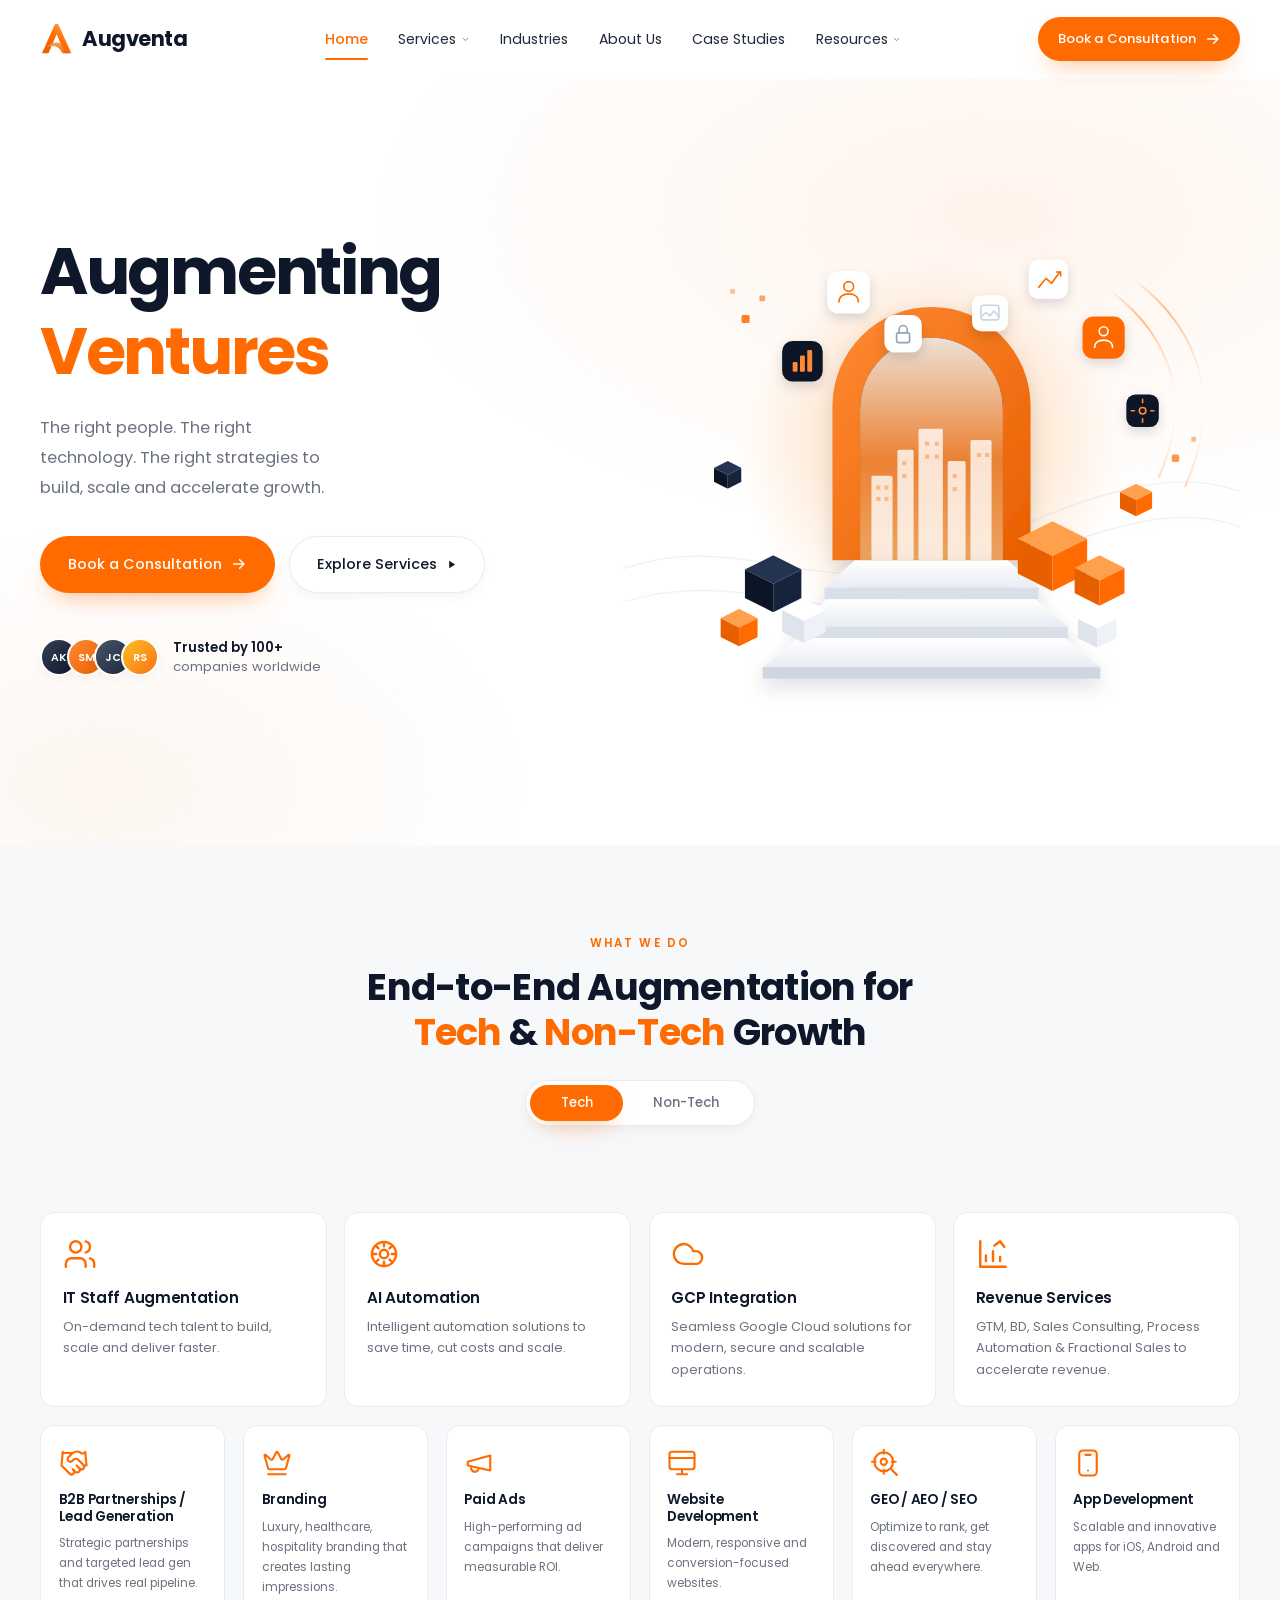
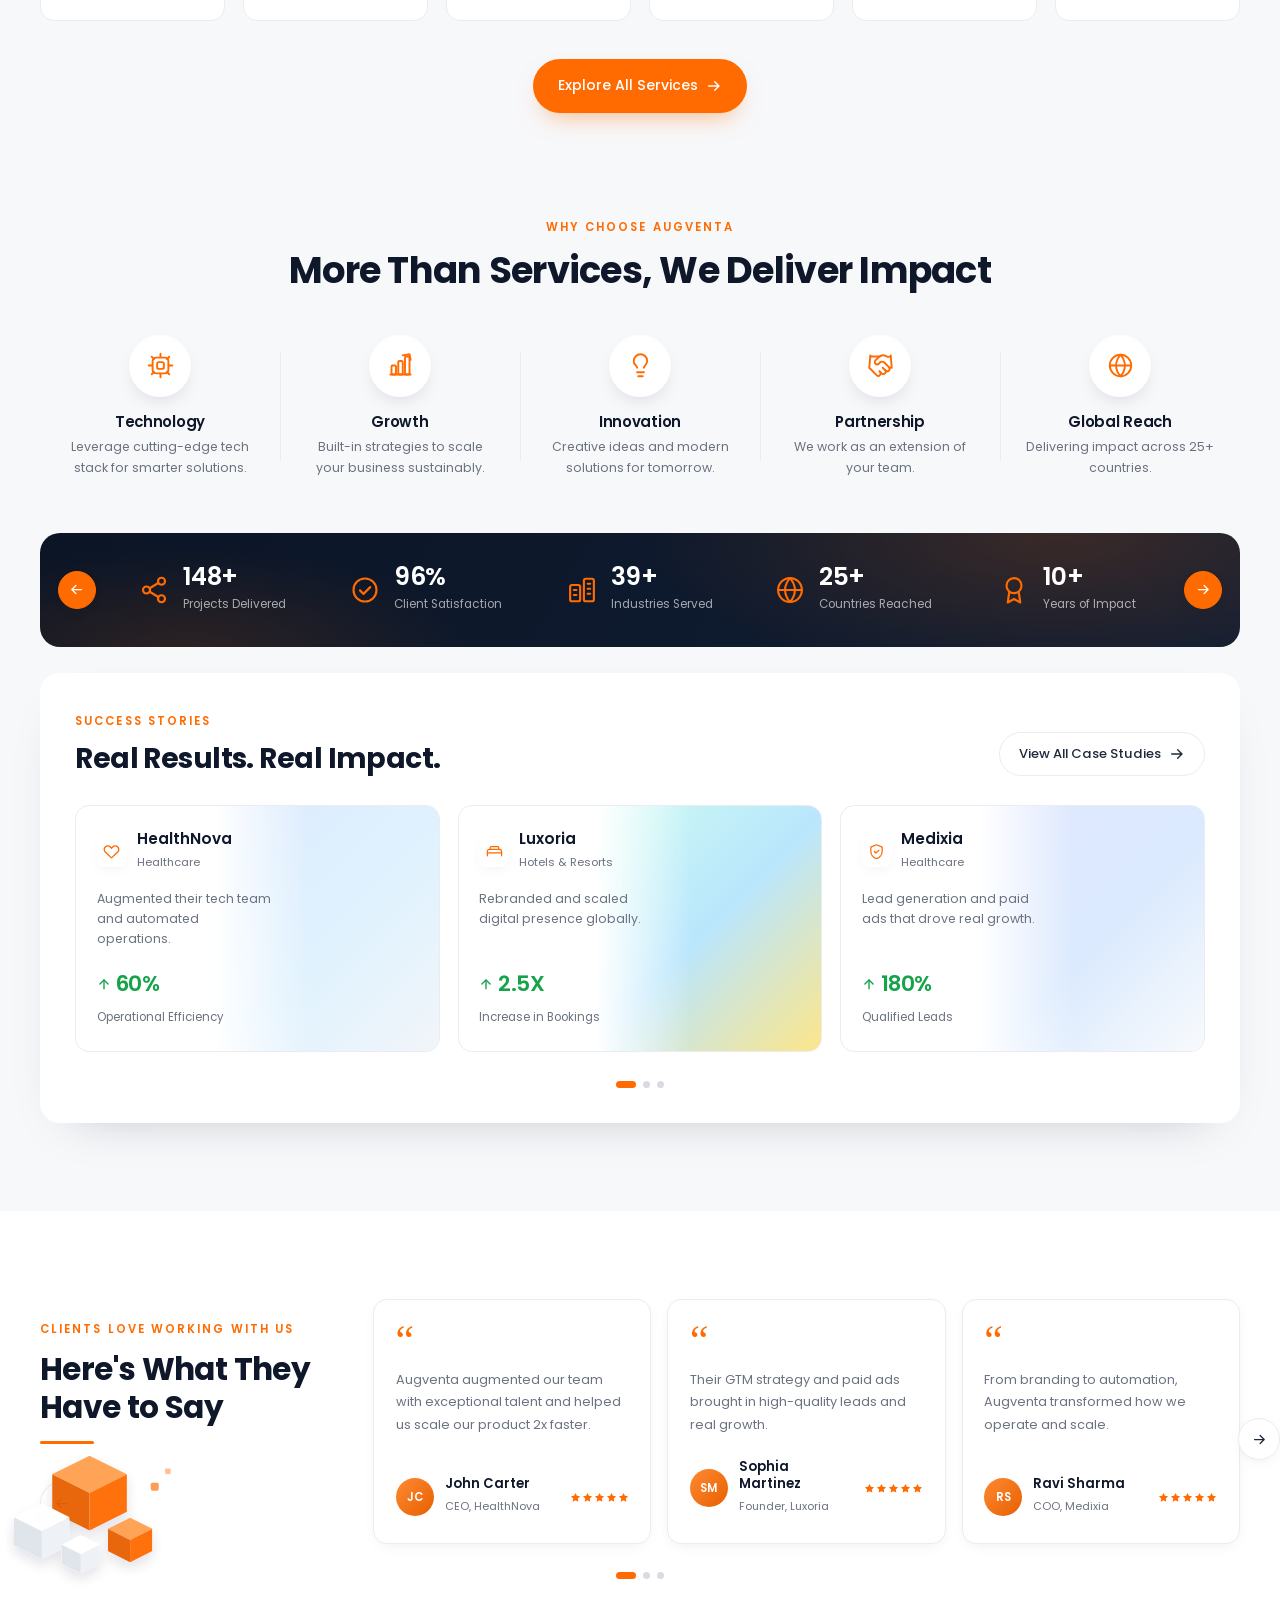
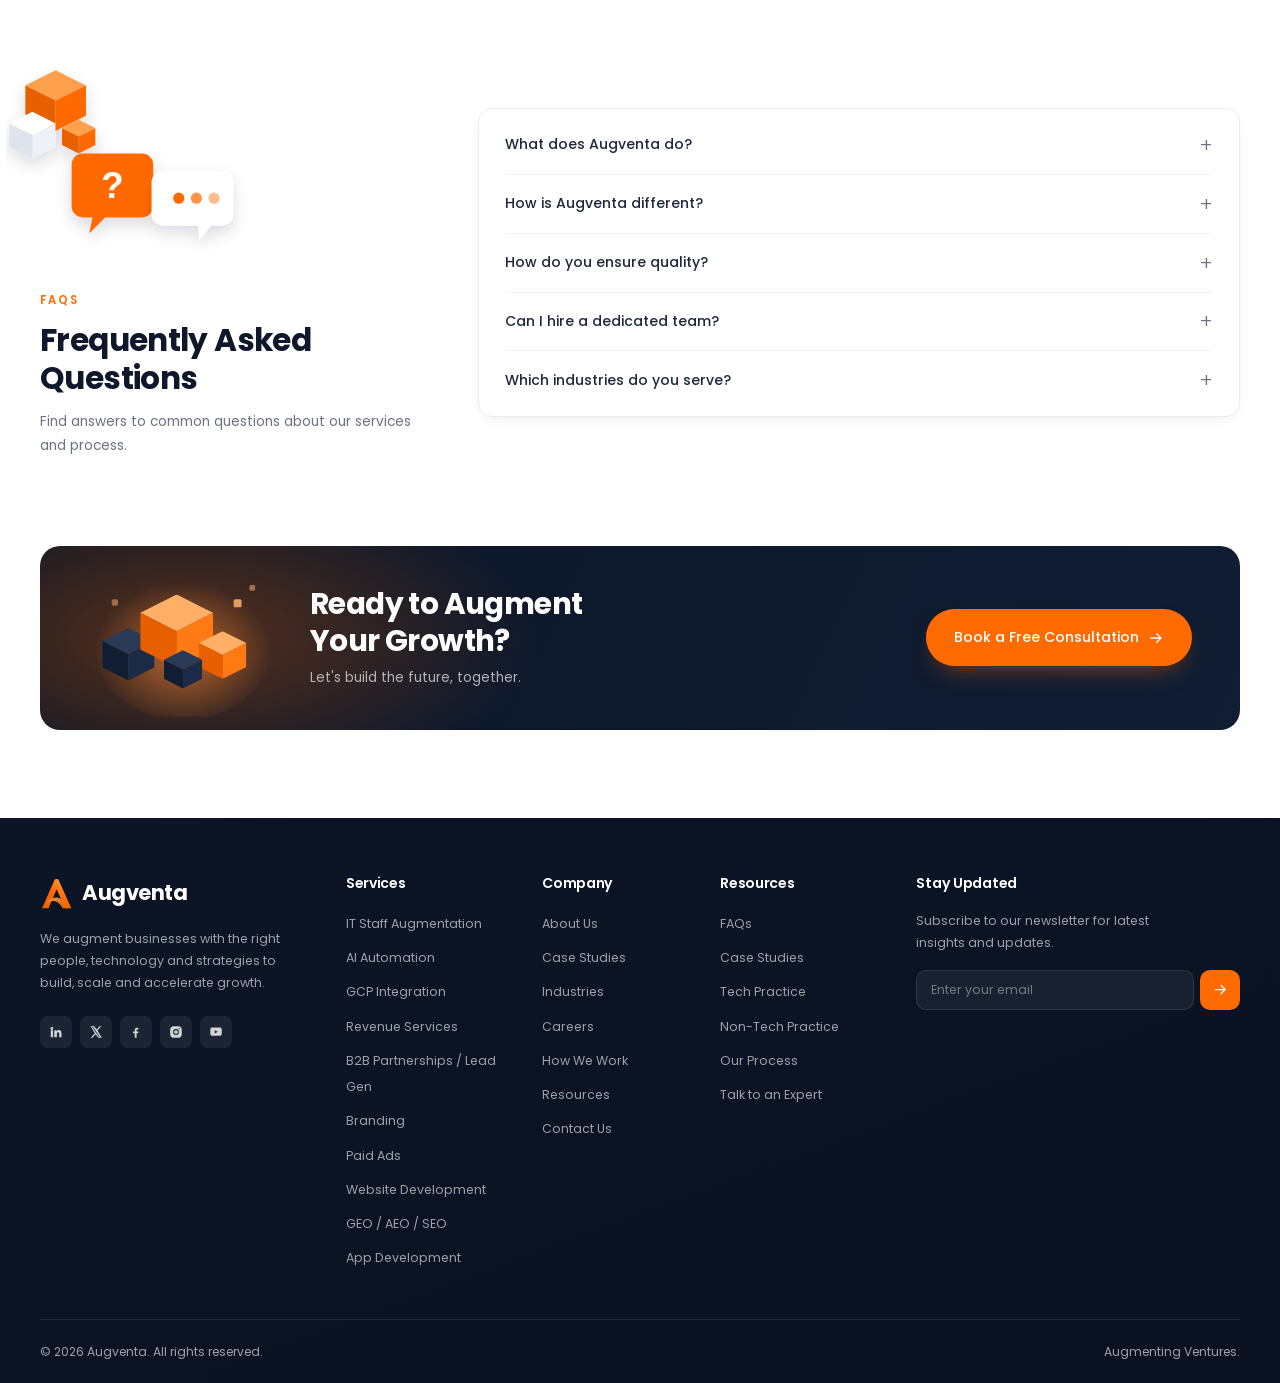
==== index.html @ 27f50be9 "Version the CSS and JS URLs so deploys are not served stale Cloudflare's edge cache kept serving the" ====
<!DOCTYPE html>
<html lang="en">
<head>
<meta charset="UTF-8">
<meta name="viewport" content="width=device-width, initial-scale=1.0">

<!-- ============================================================
     SEO — before going live, find & replace this placeholder domain
     https://augventa.com   →   your real domain
     (it appears in every page, robots.txt and sitemap.xml)
     ============================================================ -->
<title>Augventa | Augmenting Ventures — Tech &amp; Non-Tech Growth Partner</title>
<meta name="description" content="Augventa augments ventures with the right people, technology and strategies. IT staff augmentation, AI automation and GCP on the tech side; partnerships, branding, paid ads, web and app development on the growth side.">
<link rel="canonical" href="https://augventa.com/">
<meta name="robots" content="index, follow, max-image-preview:large, max-snippet:-1, max-video-preview:-1">
<meta name="theme-color" content="#ff6b00">

<!-- Link previews on Facebook, LinkedIn, WhatsApp -->
<meta property="og:type" content="website">
<meta property="og:site_name" content="Augventa">
<meta property="og:locale" content="en_US">
<meta property="og:url" content="https://augventa.com/">
<meta property="og:title" content="Augventa | Augmenting Ventures">
<meta property="og:description" content="The right people. The right technology. The right strategies to build, scale and accelerate growth.">
<meta property="og:image" content="https://augventa.com/assets/og-image.jpg">
<meta property="og:image:width" content="1200">
<meta property="og:image:height" content="630">
<meta property="og:image:alt" content="Augventa — Augmenting Ventures">

<!-- Link previews on X / Twitter -->
<meta name="twitter:card" content="summary_large_image">
<meta name="twitter:title" content="Augventa | Augmenting Ventures">
<meta name="twitter:description" content="The right people. The right technology. The right strategies to build, scale and accelerate growth.">
<meta name="twitter:image" content="https://augventa.com/assets/og-image.jpg">

<link rel="icon" href="assets/favicon.svg" type="image/svg+xml">
<link rel="apple-touch-icon" href="assets/favicon.svg">

<link rel="preconnect" href="https://fonts.googleapis.com">
<link rel="preconnect" href="https://fonts.gstatic.com" crossorigin>
<link href="https://fonts.googleapis.com/css2?family=Poppins:wght@300;400;500;600;700&display=swap" rel="stylesheet">
<link rel="stylesheet" href="assets/style.css?v=20260831">

<!-- Structured data: tells Google this is a real business, with real
     contact details, so it can build a knowledge panel for your name. -->
<script type="application/ld+json">
{
  "@context": "https://schema.org",
  "@graph": [
    {
      "@type": "ProfessionalService",
      "@id": "https://augventa.com/#organization",
      "name": "Augventa",
      "alternateName": "Augventa Technology & Growth Partner",
      "slogan": "Augmenting Ventures",
      "description": "Augventa augments ventures with engineering talent, AI automation and cloud integration on the technology side, and partnerships, branding, paid media, web and app development on the growth side.",
      "url": "https://augventa.com/",
      "logo": "https://augventa.com/assets/logo.svg",
      "image": "https://augventa.com/assets/og-image.jpg",
      "email": "sidrah@augventa.com",
      "telephone": "+923324322045",
      "priceRange": "$$",
      "foundingDate": "2021",
      "address": {
        "@type": "PostalAddress",
        "streetAddress": "Office 4, 2nd Floor, Al-Hafeez Executive, Gulberg III",
        "addressLocality": "Lahore",
        "addressRegion": "Punjab",
        "postalCode": "54660",
        "addressCountry": "PK"
      },
      "areaServed": [
        { "@type": "Country", "name": "Pakistan" },
        { "@type": "Place", "name": "Worldwide (remote)" }
      ],
      "openingHoursSpecification": [{
        "@type": "OpeningHoursSpecification",
        "dayOfWeek": ["Monday","Tuesday","Wednesday","Thursday","Friday"],
        "opens": "10:00",
        "closes": "19:00"
      }],
      "sameAs": [
        "https://www.linkedin.com/company/YOUR-PAGE",
        "https://www.facebook.com/YOUR-PAGE",
        "https://www.instagram.com/YOUR-PAGE",
        "https://x.com/YOUR-PAGE",
        "https://www.youtube.com/@YOUR-CHANNEL"
      ],
      "hasOfferCatalog": {
        "@type": "OfferCatalog",
        "name": "Augventa services",
        "itemListElement": [
          { "@type": "Offer", "itemOffered": { "@type": "Service", "name": "IT Staff Augmentation", "url": "https://augventa.com/tech.html#staff-augmentation" } },
          { "@type": "Offer", "itemOffered": { "@type": "Service", "name": "AI Automation", "url": "https://augventa.com/tech.html#ai-automation" } },
          { "@type": "Offer", "itemOffered": { "@type": "Service", "name": "GCP Integration", "url": "https://augventa.com/tech.html#gcp" } },
          { "@type": "Offer", "itemOffered": { "@type": "Service", "name": "Revenue Services", "url": "https://augventa.com/tech.html#revenue" } },
          { "@type": "Offer", "itemOffered": { "@type": "Service", "name": "B2B Partnerships & Lead Generation", "url": "https://augventa.com/non-tech.html#partnerships" } },
          { "@type": "Offer", "itemOffered": { "@type": "Service", "name": "Branding", "url": "https://augventa.com/non-tech.html#branding" } },
          { "@type": "Offer", "itemOffered": { "@type": "Service", "name": "Paid Advertising", "url": "https://augventa.com/non-tech.html#paid-ads" } },
          { "@type": "Offer", "itemOffered": { "@type": "Service", "name": "Website Development", "url": "https://augventa.com/non-tech.html#web" } },
          { "@type": "Offer", "itemOffered": { "@type": "Service", "name": "GEO, AEO & SEO", "url": "https://augventa.com/non-tech.html#geo-seo" } },
          { "@type": "Offer", "itemOffered": { "@type": "Service", "name": "App Development", "url": "https://augventa.com/non-tech.html#app" } }
        ]
      }
    },
    {
      "@type": "WebSite",
      "@id": "https://augventa.com/#website",
      "url": "https://augventa.com/",
      "name": "Augventa",
      "inLanguage": "en",
      "publisher": { "@id": "https://augventa.com/#organization" }
    },
    {
      "@type": "FAQPage",
      "@id": "https://augventa.com/#faq",
      "mainEntity": [
        { "@type": "Question", "name": "What does Augventa do?", "acceptedAnswer": { "@type": "Answer", "text": "Augventa augments growing companies in two directions. Our tech practice adds engineers, AI automation and Google Cloud capability directly into your team. Our non-tech practice builds the partnerships, brand, campaigns, websites and apps that bring customers in. You can engage either side on its own, or both together." } },
        { "@type": "Question", "name": "How is Augventa different?", "acceptedAnswer": { "@type": "Answer", "text": "We augment rather than outsource. Our people work inside your tools, stand-ups and channels, and everything we build — code, cloud accounts, ad accounts, brand files — stays in your name. You also get one accountable point of contact across both practices instead of handoffs between siloed departments." } },
        { "@type": "Question", "name": "How do you ensure quality?", "acceptedAnswer": { "@type": "Answer", "text": "Every engineer goes through a four-stage vetting process — screen, technical assessment, live pressure-test and your own final interview. Delivery is reviewed fortnightly against the success measures agreed at scoping, and every placement carries a two-week replacement window at no cost." } },
        { "@type": "Question", "name": "Can I hire a dedicated team?", "acceptedAnswer": { "@type": "Answer", "text": "Yes. Engagements run from a single embedded specialist to a full cross-functional squad with its own delivery lead. Teams flex up or down as your roadmap changes, and you keep the same people rather than a rotating bench." } },
        { "@type": "Question", "name": "Which industries do you serve?", "acceptedAnswer": { "@type": "Answer", "text": "We work across 40+ industries, with the deepest track record in healthcare, hospitality and luxury, SaaS and fintech, logistics, and professional services. Clients span 25+ countries and we work remote-first across time zones." } }
      ]
    },
    {
      "@type": "WebPage",
      "@id": "https://augventa.com/#webpage",
      "url": "https://augventa.com/",
      "name": "Augventa | Augmenting Ventures",
      "isPartOf": { "@id": "https://augventa.com/#website" },
      "about": { "@id": "https://augventa.com/#organization" }
    }
  ]
}
</script>
</head>
<body>

<!-- ============================================================
     ICON SPRITE — every icon on the site lives here once and is
     referenced with <svg><use href="#i-name"></use></svg>.
     The same block is repeated on each page so the icons also work
     when the site is opened straight from disk (file://).
     ============================================================ -->
<svg width="0" height="0" style="position:absolute" aria-hidden="true" focusable="false">
  <defs>
    <g id="i-staff" fill="none" stroke="currentColor" stroke-width="1.7" stroke-linecap="round" stroke-linejoin="round">
      <path d="M16 21v-2a4 4 0 0 0-4-4H6a4 4 0 0 0-4 4v2"/><circle cx="9" cy="7" r="4"/>
      <path d="M22 21v-2a4 4 0 0 0-3-3.87"/><path d="M16 3.13a4 4 0 0 1 0 7.75"/>
    </g>
    <g id="i-ai" fill="none" stroke="currentColor" stroke-width="1.7" stroke-linecap="round" stroke-linejoin="round">
      <circle cx="12" cy="12" r="8.5"/><circle cx="12" cy="12" r="3"/>
      <path d="M12 3.5v3M12 17.5v3M3.5 12h3M17.5 12h3M6 6l2.1 2.1M15.9 15.9 18 18M18 6l-2.1 2.1M8.1 15.9 6 18"/>
    </g>
    <g id="i-cloud" fill="none" stroke="currentColor" stroke-width="1.7" stroke-linecap="round" stroke-linejoin="round">
      <path d="M17.5 19H9a7 7 0 1 1 6.71-9h1.79a4.5 4.5 0 1 1 0 9Z"/>
    </g>
    <g id="i-revenue" fill="none" stroke="currentColor" stroke-width="1.7" stroke-linecap="round" stroke-linejoin="round">
      <path d="M3 3v18h18"/><path d="M7 17v-4M12 17v-7M17 17v-3"/><path d="m13 6 4-3 3 4"/>
    </g>
    <g id="i-partners" fill="none" stroke="currentColor" stroke-width="1.7" stroke-linecap="round" stroke-linejoin="round">
      <path d="m11 17 2 2a1 1 0 1 0 3-3"/>
      <path d="m14 14 2.5 2.5a1 1 0 1 0 3-3l-3.9-3.9a3 3 0 0 0-4.24 0l-.86.86a1 1 0 1 1-3-3l2.8-2.8a5.8 5.8 0 0 1 7.06-.87l.47.28a2 2 0 0 0 1.42.25L21 4"/>
      <path d="m21 3 1 11h-2"/><path d="M3 3 2 14l6.5 6.5a1 1 0 1 0 3-3"/><path d="M3 4h8"/>
    </g>
    <g id="i-brand" fill="none" stroke="currentColor" stroke-width="1.7" stroke-linecap="round" stroke-linejoin="round">
      <path d="M11.56 3.27a.5.5 0 0 1 .88 0l2.95 5.6a1 1 0 0 0 1.51.3l4.28-3.67a.5.5 0 0 1 .8.52l-2.84 10.25a1 1 0 0 1-.95.73H5.81a1 1 0 0 1-.96-.73L2.02 6.02a.5.5 0 0 1 .8-.52l4.27 3.66a1 1 0 0 0 1.52-.29z"/>
      <path d="M5 21h14"/>
    </g>
    <g id="i-ads" fill="none" stroke="currentColor" stroke-width="1.7" stroke-linecap="round" stroke-linejoin="round">
      <path d="m3 11 18-5v12L3 14v-3z"/><path d="M11.6 16.8a3 3 0 1 1-5.8-1.6"/>
    </g>
    <g id="i-web" fill="none" stroke="currentColor" stroke-width="1.7" stroke-linecap="round" stroke-linejoin="round">
      <rect x="2" y="3" width="20" height="14" rx="2"/><path d="M8 21h8M12 17v4"/><path d="M2 8h20"/>
    </g>
    <g id="i-seo" fill="none" stroke="currentColor" stroke-width="1.7" stroke-linecap="round" stroke-linejoin="round">
      <circle cx="11" cy="11" r="7.5"/><circle cx="11" cy="11" r="2.5"/>
      <path d="M11 1.5v3M11 17.5v3M1.5 11h3M17.5 11h3"/><path d="m17 17 4.5 4.5"/>
    </g>
    <g id="i-app" fill="none" stroke="currentColor" stroke-width="1.7" stroke-linecap="round" stroke-linejoin="round">
      <rect x="5" y="2" width="14" height="20" rx="3"/><path d="M10 5.5h4"/><path d="M12 18h.01"/>
    </g>

    <g id="i-tech" fill="none" stroke="currentColor" stroke-width="1.7" stroke-linecap="round" stroke-linejoin="round">
      <rect x="5" y="5" width="14" height="14" rx="3"/><rect x="9" y="9" width="6" height="6" rx="1.5"/>
      <path d="M12 1.5v3M12 19.5v3M1.5 12h3M19.5 12h3M4.2 4.2l2.1 2.1M17.7 17.7l2.1 2.1M19.8 4.2l-2.1 2.1M6.3 17.7l-2.1 2.1"/>
    </g>
    <g id="i-growth" fill="none" stroke="currentColor" stroke-width="1.7" stroke-linecap="round" stroke-linejoin="round">
      <path d="M3 20h18"/><rect x="4" y="12" width="4" height="8" rx="1"/><rect x="10" y="8" width="4" height="12" rx="1"/><rect x="16" y="4" width="4" height="16" rx="1"/>
      <path d="m14 3 6-1 1 5"/>
    </g>
    <g id="i-idea" fill="none" stroke="currentColor" stroke-width="1.7" stroke-linecap="round" stroke-linejoin="round">
      <path d="M15 14c.2-1 .7-1.7 1.5-2.5A5.9 5.9 0 0 0 18 8 6 6 0 0 0 6 8c0 1.3.5 2.6 1.5 3.5.8.8 1.3 1.5 1.5 2.5"/>
      <path d="M9 18h6M10 21.5h4"/>
    </g>
    <g id="i-globe" fill="none" stroke="currentColor" stroke-width="1.7" stroke-linecap="round" stroke-linejoin="round">
      <circle cx="12" cy="12" r="9.5"/><path d="M2.5 12h19"/>
      <path d="M12 2.5a15 15 0 0 1 4 9.5 15 15 0 0 1-4 9.5 15 15 0 0 1-4-9.5 15 15 0 0 1 4-9.5z"/>
    </g>
    <g id="i-network" fill="none" stroke="currentColor" stroke-width="1.7" stroke-linecap="round" stroke-linejoin="round">
      <circle cx="18" cy="5" r="2.8"/><circle cx="6" cy="12" r="2.8"/><circle cx="18" cy="19" r="2.8"/>
      <path d="m8.6 10.6 6.8-4.2M8.6 13.4l6.8 4.2"/>
    </g>
    <g id="i-check-circle" fill="none" stroke="currentColor" stroke-width="1.7" stroke-linecap="round" stroke-linejoin="round">
      <circle cx="12" cy="12" r="9.2"/><path d="m8 12.3 2.8 2.8L16.2 9.7"/>
    </g>
    <g id="i-building" fill="none" stroke="currentColor" stroke-width="1.7" stroke-linecap="round" stroke-linejoin="round">
      <rect x="2.5" y="8" width="8" height="13" rx="1.5"/><rect x="13.5" y="3" width="8" height="18" rx="1.5"/>
      <path d="M5.5 12h2M5.5 16h2M16.5 7h2M16.5 11h2M16.5 15h2"/>
    </g>
    <g id="i-award" fill="none" stroke="currentColor" stroke-width="1.7" stroke-linecap="round" stroke-linejoin="round">
      <circle cx="12" cy="8.5" r="6"/><path d="M8.2 13.6 7 22l5-2.8 5 2.8-1.2-8.4"/>
    </g>

    <g id="i-arrow-right" fill="none" stroke="currentColor" stroke-width="2" stroke-linecap="round" stroke-linejoin="round">
      <path d="M4 12h15M13 5.5 19.5 12 13 18.5"/>
    </g>
    <g id="i-arrow-left" fill="none" stroke="currentColor" stroke-width="2" stroke-linecap="round" stroke-linejoin="round">
      <path d="M20 12H5M11 5.5 4.5 12 11 18.5"/>
    </g>
    <g id="i-chevron-down" fill="none" stroke="currentColor" stroke-width="2.2" stroke-linecap="round" stroke-linejoin="round">
      <path d="m6 9 6 6 6-6"/>
    </g>
    <polygon id="i-play" points="7 4 20 12 7 20" fill="currentColor"/>
    <path id="i-star" fill="currentColor" d="m12 2 3.09 6.26L22 9.27l-5 4.87 1.18 6.88L12 17.77l-6.18 3.25L7 14.14 2 9.27l6.91-1.01z"/>
    <g id="i-trend-up" fill="none" stroke="currentColor" stroke-width="2.4" stroke-linecap="round" stroke-linejoin="round">
      <path d="M12 20V5"/><path d="m5 12 7-7 7 7"/>
    </g>
    <g id="i-mail" fill="none" stroke="currentColor" stroke-width="1.8" stroke-linecap="round" stroke-linejoin="round">
      <rect x="2" y="4" width="20" height="16" rx="2.5"/><path d="m2.5 7 9.5 6 9.5-6"/>
    </g>
    <g id="i-phone" fill="none" stroke="currentColor" stroke-width="1.8" stroke-linecap="round" stroke-linejoin="round">
      <path d="M22 16.9v3a2 2 0 0 1-2.2 2 19.8 19.8 0 0 1-8.6-3.1 19.5 19.5 0 0 1-6-6A19.8 19.8 0 0 1 2.1 4.2 2 2 0 0 1 4.1 2h3a2 2 0 0 1 2 1.7c.1 1 .4 1.9.7 2.8a2 2 0 0 1-.5 2.1L8.1 9.9a16 16 0 0 0 6 6l1.3-1.2a2 2 0 0 1 2.1-.5c.9.3 1.8.6 2.8.7a2 2 0 0 1 1.7 2z"/>
    </g>
    <g id="i-pin" fill="none" stroke="currentColor" stroke-width="1.8" stroke-linecap="round" stroke-linejoin="round">
      <path d="M20 10.5c0 6-8 11.5-8 11.5S4 16.5 4 10.5a8 8 0 0 1 16 0z"/><circle cx="12" cy="10.5" r="3"/>
    </g>
    <g id="i-clock" fill="none" stroke="currentColor" stroke-width="1.8" stroke-linecap="round" stroke-linejoin="round">
      <circle cx="12" cy="12" r="9.2"/><path d="M12 6.8V12l3.4 2"/>
    </g>
    <g id="i-heart" fill="none" stroke="currentColor" stroke-width="1.9" stroke-linecap="round" stroke-linejoin="round">
      <path d="M20.8 5.6a5 5 0 0 0-7.1 0L12 7.3l-1.7-1.7a5 5 0 1 0-7.1 7.1L12 21l8.8-8.3a5 5 0 0 0 0-7.1z"/>
    </g>
    <g id="i-bed" fill="none" stroke="currentColor" stroke-width="1.8" stroke-linecap="round" stroke-linejoin="round">
      <path d="M2 18v-6.5A2.5 2.5 0 0 1 4.5 9H19a3 3 0 0 1 3 3v6"/><path d="M2 14h20M6 9V6.5A1.5 1.5 0 0 1 7.5 5h9A1.5 1.5 0 0 1 18 6.5V9"/>
    </g>
    <g id="i-shield" fill="none" stroke="currentColor" stroke-width="1.8" stroke-linecap="round" stroke-linejoin="round">
      <path d="M12 2.5 4 5.8v5.6c0 4.9 3.4 9.4 8 10.6 4.6-1.2 8-5.7 8-10.6V5.8z"/><path d="m9 12 2.2 2.2L15.5 10"/>
    </g>

    <path id="i-linkedin" fill="currentColor" d="M4.98 3.5a2.5 2.5 0 1 1 0 5 2.5 2.5 0 0 1 0-5zM3 9h4v12H3zM9 9h3.8v1.7h.05c.53-1 1.83-2.05 3.77-2.05 4.03 0 4.78 2.65 4.78 6.1V21h-4v-5.4c0-1.3-.02-2.96-1.8-2.96-1.8 0-2.08 1.4-2.08 2.86V21H9z"/>
    <path id="i-x" fill="currentColor" d="M18.2 2H21l-6.5 7.4L22 22h-6l-4.7-6.1L5.9 22H3l7-8-7.3-12h6.2l4.2 5.6zM17 20h1.6L7.1 4H5.4z"/>
    <path id="i-facebook" fill="currentColor" d="M13 22v-8h2.7l.4-3H13V9.1c0-.9.25-1.5 1.5-1.5H16V4.9c-.3 0-1.2-.1-2.3-.1-2.3 0-3.9 1.4-3.9 4v2.2H7v3h2.8v8z"/>
    <path id="i-instagram" fill="currentColor" d="M12 2c2.7 0 3 0 4.1.06 1.1.05 1.8.22 2.4.47.7.26 1.2.6 1.8 1.15.55.55.9 1.1 1.15 1.8.25.6.42 1.3.47 2.4C22 9 22 9.3 22 12s0 3-.06 4.1c-.05 1.1-.22 1.8-.47 2.4a4.9 4.9 0 0 1-1.15 1.8c-.55.55-1.1.9-1.8 1.15-.6.25-1.3.42-2.4.47-1.1.06-1.4.06-4.1.06s-3 0-4.1-.06c-1.1-.05-1.8-.22-2.4-.47a4.9 4.9 0 0 1-1.8-1.15 4.9 4.9 0 0 1-1.15-1.8c-.25-.6-.42-1.3-.47-2.4C2 15 2 14.7 2 12s0-3 .06-4.1c.05-1.1.22-1.8.47-2.4.26-.7.6-1.2 1.15-1.8A4.9 4.9 0 0 1 5.5 2.53c.6-.25 1.3-.42 2.4-.47C9 2 9.3 2 12 2zm0 5a5 5 0 1 0 0 10 5 5 0 0 0 0-10zm0 8.2a3.2 3.2 0 1 1 0-6.4 3.2 3.2 0 0 1 0 6.4zM17.8 5a1.2 1.2 0 1 0 0 2.4 1.2 1.2 0 0 0 0-2.4z"/>
    <path id="i-youtube" fill="currentColor" d="M21.6 7.2s-.2-1.4-.8-2c-.75-.8-1.6-.8-2-.85C16 4.2 12 4.2 12 4.2s-4 0-6.8.2c-.4.05-1.25.05-2 .85-.6.6-.8 2-.8 2S2.2 8.8 2.2 10.5v1.6c0 1.6.2 3.3.2 3.3s.2 1.4.8 2c.75.8 1.75.77 2.2.86 1.6.15 6.8.2 6.8.2s4 0 6.8-.21c.4-.05 1.25-.05 2-.85.6-.6.8-2 .8-2s.2-1.6.2-3.3v-1.6c0-1.6-.2-3.3-.2-3.3zM9.9 14.6V8.9l5.2 2.86z"/>
  </defs>
</svg>

<!-- ================= HEADER ================= -->
<header class="header" id="siteHeader">
  <div class="wrap nav">
    <a href="index.html" class="logo"><img src="assets/logo.svg" alt="" class="logo-mark" width="34" height="34"> Augventa</a>

    <ul class="nav-links" id="navLinks">
      <li><a href="index.html" class="on">Home</a></li>
      <li class="has-drop">
        <a href="#services">Services <svg class="caret" viewBox="0 0 24 24"><use href="#i-chevron-down"/></svg></a>
        <div class="drop wide">
          <div>
            <div class="grp">Tech</div>
            <a href="tech.html#staff-augmentation">IT Staff Augmentation</a>
            <a href="tech.html#ai-automation">AI Automation</a>
            <a href="tech.html#gcp">GCP Integration</a>
            <a href="tech.html#revenue">Revenue Services</a>
          </div>
          <div>
            <div class="grp">Non-Tech</div>
            <a href="non-tech.html#partnerships">B2B Partnerships / Lead Gen</a>
            <a href="non-tech.html#branding">Branding</a>
            <a href="non-tech.html#paid-ads">Paid Ads</a>
            <a href="non-tech.html#web">Website Development</a>
            <a href="non-tech.html#geo-seo">GEO / AEO / SEO</a>
            <a href="non-tech.html#app">App Development</a>
          </div>
        </div>
      </li>
      <li><a href="about.html#industries">Industries</a></li>
      <li><a href="about.html">About Us</a></li>
      <li><a href="index.html#case-studies">Case Studies</a></li>
      <li class="has-drop">
        <a href="#faqs">Resources <svg class="caret" viewBox="0 0 24 24"><use href="#i-chevron-down"/></svg></a>
        <div class="drop">
          <a href="index.html#faqs">FAQs</a>
          <a href="index.html#case-studies">Case Studies</a>
          <a href="about.html#process">How We Work</a>
          <a href="contact.html">Talk to an Expert</a>
        </div>
      </li>
    </ul>

    <div class="nav-right">
      <a href="contact.html" class="btn btn-primary btn-sm">Book a Consultation <svg class="ico" viewBox="0 0 24 24"><use href="#i-arrow-right"/></svg></a>
      <button class="burger" id="burger" aria-label="Toggle menu" aria-expanded="false" aria-controls="navLinks">
        <span></span><span></span><span></span>
      </button>
    </div>
  </div>
</header>

<!-- ================= HERO ================= -->
<section class="hero">
  <div class="wrap hero-grid">
    <div>
      <h1>Augmenting<span class="orange">Ventures</span></h1>
      <p class="hero-sub">
        The right people. The right technology. The right strategies to build, scale
        and accelerate growth.
      </p>
      <div class="hero-actions">
        <a href="contact.html" class="btn btn-primary">Book a Consultation <svg class="ico" viewBox="0 0 24 24"><use href="#i-arrow-right"/></svg></a>
        <a href="#services" class="btn btn-white">Explore Services <svg class="ico" viewBox="0 0 24 24" style="width:11px;height:11px"><use href="#i-play"/></svg></a>
      </div>

      <div class="hero-trust">
        <div class="avatar-stack" aria-hidden="true">
          <span>AK</span><span>SM</span><span>JC</span><span>RS</span>
        </div>
        <p><b>Trusted by 100+</b>companies worldwide</p>
      </div>
    </div>

    <div class="hero-art">
      <img src="assets/hero.svg" alt="Illustration of an illuminated gateway with floating data cubes and dashboard cards" width="760" height="640">
    </div>
  </div>
</section>

<!-- ================= WHAT WE DO ================= -->
<section class="sec sec-gray" id="services">
  <div class="wrap">
    <div class="sec-head reveal">
      <span class="eyebrow">What we do</span>
      <h2>End-to-End Augmentation for<br><span class="orange">Tech</span> &amp; <span class="orange">Non-Tech</span> Growth</h2>
      <div class="toggle" role="tablist" aria-label="Service track">
        <button type="button" class="on" role="tab" aria-selected="true"  data-track="tech">Tech</button>
        <button type="button"           role="tab" aria-selected="false" data-track="nontech">Non-Tech</button>
      </div>
    </div>

    <!-- Tech services -->
    <div class="svc-grid g4 reveal" id="trackTech">
      <article class="svc-card">
        <div class="svc-ico"><svg viewBox="0 0 24 24"><use href="#i-staff"/></svg></div>
        <h3>IT Staff Augmentation</h3>
        <p>On-demand tech talent to build, scale and deliver faster.</p>
      </article>
      <article class="svc-card">
        <div class="svc-ico"><svg viewBox="0 0 24 24"><use href="#i-ai"/></svg></div>
        <h3>AI Automation</h3>
        <p>Intelligent automation solutions to save time, cut costs and scale.</p>
      </article>
      <article class="svc-card">
        <div class="svc-ico"><svg viewBox="0 0 24 24"><use href="#i-cloud"/></svg></div>
        <h3>GCP Integration</h3>
        <p>Seamless Google Cloud solutions for modern, secure and scalable operations.</p>
      </article>
      <article class="svc-card">
        <div class="svc-ico"><svg viewBox="0 0 24 24"><use href="#i-revenue"/></svg></div>
        <h3>Revenue Services</h3>
        <p>GTM, BD, Sales Consulting, Process Automation &amp; Fractional Sales to accelerate revenue.</p>
      </article>
    </div>

    <!-- Non-tech services -->
    <div class="svc-grid g6 reveal" id="trackNonTech">
      <article class="svc-card">
        <div class="svc-ico"><svg viewBox="0 0 24 24"><use href="#i-partners"/></svg></div>
        <h3>B2B Partnerships / Lead Generation</h3>
        <p>Strategic partnerships and targeted lead gen that drives real pipeline.</p>
      </article>
      <article class="svc-card">
        <div class="svc-ico"><svg viewBox="0 0 24 24"><use href="#i-brand"/></svg></div>
        <h3>Branding</h3>
        <p>Luxury, healthcare, hospitality branding that creates lasting impressions.</p>
      </article>
      <article class="svc-card">
        <div class="svc-ico"><svg viewBox="0 0 24 24"><use href="#i-ads"/></svg></div>
        <h3>Paid Ads</h3>
        <p>High-performing ad campaigns that deliver measurable ROI.</p>
      </article>
      <article class="svc-card">
        <div class="svc-ico"><svg viewBox="0 0 24 24"><use href="#i-web"/></svg></div>
        <h3>Website Development</h3>
        <p>Modern, responsive and conversion-focused websites.</p>
      </article>
      <article class="svc-card">
        <div class="svc-ico"><svg viewBox="0 0 24 24"><use href="#i-seo"/></svg></div>
        <h3>GEO / AEO / SEO</h3>
        <p>Optimize to rank, get discovered and stay ahead everywhere.</p>
      </article>
      <article class="svc-card">
        <div class="svc-ico"><svg viewBox="0 0 24 24"><use href="#i-app"/></svg></div>
        <h3>App Development</h3>
        <p>Scalable and innovative apps for iOS, Android and Web.</p>
      </article>
    </div>

    <div class="svc-more reveal">
      <a href="tech.html" class="btn btn-primary">Explore All Services <svg class="ico" viewBox="0 0 24 24"><use href="#i-arrow-right"/></svg></a>
    </div>
  </div>
</section>

<!-- ================= WHY CHOOSE + STATS + CASE STUDIES ================= -->
<section class="sec sec-gray" style="padding-top:1rem" id="why">
  <div class="wrap">
    <div class="sec-head reveal" style="margin-bottom:0">
      <span class="eyebrow">Why choose Augventa</span>
      <h2>More Than Services, We Deliver Impact</h2>
    </div>

    <div class="why-row reveal">
      <div class="why-item">
        <div class="why-ico"><svg viewBox="0 0 24 24"><use href="#i-tech"/></svg></div>
        <h3>Technology</h3>
        <p>Leverage cutting-edge tech stack for smarter solutions.</p>
      </div>
      <div class="why-item">
        <div class="why-ico"><svg viewBox="0 0 24 24"><use href="#i-growth"/></svg></div>
        <h3>Growth</h3>
        <p>Built-in strategies to scale your business sustainably.</p>
      </div>
      <div class="why-item">
        <div class="why-ico"><svg viewBox="0 0 24 24"><use href="#i-idea"/></svg></div>
        <h3>Innovation</h3>
        <p>Creative ideas and modern solutions for tomorrow.</p>
      </div>
      <div class="why-item">
        <div class="why-ico"><svg viewBox="0 0 24 24"><use href="#i-partners"/></svg></div>
        <h3>Partnership</h3>
        <p>We work as an extension of your team.</p>
      </div>
      <div class="why-item">
        <div class="why-ico"><svg viewBox="0 0 24 24"><use href="#i-globe"/></svg></div>
        <h3>Global Reach</h3>
        <p>Delivering impact across 25+ countries.</p>
      </div>
    </div>

    <!-- ⚠️ Placeholder figures — replace with your real numbers before launch. -->
    <div class="stats-bar reveal" id="statsBar">
      <button class="arw prev" type="button" aria-label="Previous stats"><svg viewBox="0 0 24 24"><use href="#i-arrow-left"/></svg></button>
      <div class="stats-track" id="statsTrack">
        <div class="stat">
          <div class="s-ico"><svg viewBox="0 0 24 24"><use href="#i-network"/></svg></div>
          <div><b data-count="150" data-suffix="+">150+</b><span>Projects Delivered</span></div>
        </div>
        <div class="stat">
          <div class="s-ico"><svg viewBox="0 0 24 24"><use href="#i-check-circle"/></svg></div>
          <div><b data-count="98" data-suffix="%">98%</b><span>Client Satisfaction</span></div>
        </div>
        <div class="stat">
          <div class="s-ico"><svg viewBox="0 0 24 24"><use href="#i-building"/></svg></div>
          <div><b data-count="40" data-suffix="+">40+</b><span>Industries Served</span></div>
        </div>
        <div class="stat">
          <div class="s-ico"><svg viewBox="0 0 24 24"><use href="#i-globe"/></svg></div>
          <div><b data-count="25" data-suffix="+">25+</b><span>Countries Reached</span></div>
        </div>
        <div class="stat">
          <div class="s-ico"><svg viewBox="0 0 24 24"><use href="#i-award"/></svg></div>
          <div><b data-count="10" data-suffix="+">10+</b><span>Years of Impact</span></div>
        </div>
      </div>
      <button class="arw next" type="button" aria-label="Next stats"><svg viewBox="0 0 24 24"><use href="#i-arrow-right"/></svg></button>
    </div>

    <!-- ================= SUCCESS STORIES =================
         ⚠️ Placeholder clients and results — replace before launch.
         To use real photography, set --photo on a .case-card, e.g.
         style="--photo:url('assets/case-healthnova.jpg')"            -->
    <div class="cases-panel reveal" id="case-studies">
      <div class="cases-head">
        <div>
          <span class="eyebrow">Success stories</span>
          <h2>Real Results. Real Impact.</h2>
        </div>
        <a href="contact.html" class="btn btn-outline btn-sm">View All Case Studies <svg class="ico" viewBox="0 0 24 24"><use href="#i-arrow-right"/></svg></a>
      </div>

      <div class="cases-grid" id="casesGrid">
        <article class="case-card" style="--wash:linear-gradient(135deg,#dbeafe,#e0f2fe 55%,#f1f5f9)">
          <div class="case-brand">
            <span class="case-logo"><svg viewBox="0 0 24 24"><use href="#i-heart"/></svg></span>
            <div><b>HealthNova</b><small>Healthcare</small></div>
          </div>
          <p class="case-txt">Augmented their tech team and automated operations.</p>
          <div class="case-metric">
            <b><svg viewBox="0 0 24 24"><use href="#i-trend-up"/></svg> 60%</b>
            <span>Operational Efficiency</span>
          </div>
        </article>

        <article class="case-card" style="--wash:linear-gradient(135deg,#ccfbf1,#bae6fd 50%,#fde68a)">
          <div class="case-brand">
            <span class="case-logo"><svg viewBox="0 0 24 24"><use href="#i-bed"/></svg></span>
            <div><b>Luxoria</b><small>Hotels &amp; Resorts</small></div>
          </div>
          <p class="case-txt">Rebranded and scaled digital presence globally.</p>
          <div class="case-metric">
            <b><svg viewBox="0 0 24 24"><use href="#i-trend-up"/></svg> 2.5X</b>
            <span>Increase in Bookings</span>
          </div>
        </article>

        <article class="case-card" style="--wash:linear-gradient(135deg,#e0e7ff,#dbeafe 55%,#f8fafc)">
          <div class="case-brand">
            <span class="case-logo"><svg viewBox="0 0 24 24"><use href="#i-shield"/></svg></span>
            <div><b>Medixia</b><small>Healthcare</small></div>
          </div>
          <p class="case-txt">Lead generation and paid ads that drove real growth.</p>
          <div class="case-metric">
            <b><svg viewBox="0 0 24 24"><use href="#i-trend-up"/></svg> 180%</b>
            <span>Qualified Leads</span>
          </div>
        </article>
      </div>

      <div class="dots" data-dots-for="casesGrid">
        <button class="dot on" type="button" aria-label="Case study 1"></button>
        <button class="dot" type="button" aria-label="Case study 2"></button>
        <button class="dot" type="button" aria-label="Case study 3"></button>
      </div>
    </div>
  </div>
</section>

<!-- ================= TESTIMONIALS =================
     ⚠️ Placeholder quotes — replace with real, attributable feedback. -->
<section class="sec tst">
  <div class="wrap">
    <div class="tst-grid">
      <div class="tst-left reveal">
        <span class="eyebrow">Clients love working with us</span>
        <h2>Here's What They Have to Say</h2>
        <div class="rule"></div>
        <button class="arw" type="button" data-tst="prev" aria-label="Previous testimonial"><svg viewBox="0 0 24 24"><use href="#i-arrow-left"/></svg></button>
        <img src="assets/cubes.svg" alt="" class="tst-cubes">
      </div>

      <div class="tst-cards reveal" id="tstCards">
        <article class="tst-card">
          <div class="qmark" aria-hidden="true">&ldquo;</div>
          <p>Augventa augmented our team with exceptional talent and helped us scale our product 2x faster.</p>
          <div class="tst-who">
            <span class="av">JC</span>
            <div><b>John Carter</b><small>CEO, HealthNova</small></div>
            <div class="stars" aria-label="5 out of 5">
              <svg viewBox="0 0 24 24"><use href="#i-star"/></svg><svg viewBox="0 0 24 24"><use href="#i-star"/></svg><svg viewBox="0 0 24 24"><use href="#i-star"/></svg><svg viewBox="0 0 24 24"><use href="#i-star"/></svg><svg viewBox="0 0 24 24"><use href="#i-star"/></svg>
            </div>
          </div>
        </article>

        <article class="tst-card">
          <div class="qmark" aria-hidden="true">&ldquo;</div>
          <p>Their GTM strategy and paid ads brought in high-quality leads and real growth.</p>
          <div class="tst-who">
            <span class="av">SM</span>
            <div><b>Sophia Martinez</b><small>Founder, Luxoria</small></div>
            <div class="stars" aria-label="5 out of 5">
              <svg viewBox="0 0 24 24"><use href="#i-star"/></svg><svg viewBox="0 0 24 24"><use href="#i-star"/></svg><svg viewBox="0 0 24 24"><use href="#i-star"/></svg><svg viewBox="0 0 24 24"><use href="#i-star"/></svg><svg viewBox="0 0 24 24"><use href="#i-star"/></svg>
            </div>
          </div>
        </article>

        <article class="tst-card">
          <div class="qmark" aria-hidden="true">&ldquo;</div>
          <p>From branding to automation, Augventa transformed how we operate and scale.</p>
          <div class="tst-who">
            <span class="av">RS</span>
            <div><b>Ravi Sharma</b><small>COO, Medixia</small></div>
            <div class="stars" aria-label="5 out of 5">
              <svg viewBox="0 0 24 24"><use href="#i-star"/></svg><svg viewBox="0 0 24 24"><use href="#i-star"/></svg><svg viewBox="0 0 24 24"><use href="#i-star"/></svg><svg viewBox="0 0 24 24"><use href="#i-star"/></svg><svg viewBox="0 0 24 24"><use href="#i-star"/></svg>
            </div>
          </div>
        </article>
      </div>

      <button class="arw tst-next" type="button" data-tst="next" aria-label="Next testimonial"><svg viewBox="0 0 24 24"><use href="#i-arrow-right"/></svg></button>
    </div>

    <div class="dots" data-dots-for="tstCards">
      <button class="dot on" type="button" aria-label="Testimonial 1"></button>
      <button class="dot" type="button" aria-label="Testimonial 2"></button>
      <button class="dot" type="button" aria-label="Testimonial 3"></button>
    </div>
  </div>
</section>

<!-- ================= FAQ ================= -->
<section class="sec" id="faqs" style="padding-top:0">
  <div class="wrap faq-grid">
    <div class="faq-left reveal">
      <img src="assets/faq-art.svg" alt="" class="faq-art">
      <span class="eyebrow">FAQs</span>
      <h2>Frequently Asked Questions</h2>
      <p>Find answers to common questions about our services and process.</p>
    </div>

    <div class="faq-list reveal">
      <div class="faq-item">
        <button class="faq-q" type="button" aria-expanded="false">What does Augventa do?</button>
        <div class="faq-a"><p>
          We augment growing companies in two directions. Our <strong>tech</strong> practice adds engineers,
          AI automation and Google Cloud capability directly into your team. Our <strong>non-tech</strong>
          practice builds the partnerships, brand, campaigns, websites and apps that bring customers in.
          Engage either side on its own, or both together.
        </p></div>
      </div>
      <div class="faq-item">
        <button class="faq-q" type="button" aria-expanded="false">How is Augventa different?</button>
        <div class="faq-a"><p>
          We augment rather than outsource. Our people work inside your tools, stand-ups and channels, and
          everything we build — code, cloud accounts, ad accounts, brand files — stays in your name. You also
          get one accountable point of contact across both practices instead of handoffs between siloed departments.
        </p></div>
      </div>
      <div class="faq-item">
        <button class="faq-q" type="button" aria-expanded="false">How do you ensure quality?</button>
        <div class="faq-a"><p>
          Every engineer goes through four stages — screen, technical assessment, live pressure-test, and your
          own final interview. Delivery is reviewed fortnightly against the success measures agreed at scoping,
          and every placement carries a two-week replacement window at no cost.
        </p></div>
      </div>
      <div class="faq-item">
        <button class="faq-q" type="button" aria-expanded="false">Can I hire a dedicated team?</button>
        <div class="faq-a"><p>
          Yes. Engagements run from a single embedded specialist to a full cross-functional squad with its own
          delivery lead. Teams flex up or down as your roadmap changes, and you keep the same people rather than
          a rotating bench.
        </p></div>
      </div>
      <div class="faq-item">
        <button class="faq-q" type="button" aria-expanded="false">Which industries do you serve?</button>
        <div class="faq-a"><p>
          We work across 40+ industries, with the deepest track record in healthcare, hospitality and luxury,
          SaaS and fintech, logistics, and professional services. Clients span 25+ countries and we work
          remote-first across time zones.
        </p></div>
      </div>
    </div>
  </div>
</section>

<!-- ================= CTA ================= -->
<section class="sec" style="padding-top:0">
  <div class="wrap">
    <div class="cta-band reveal">
      <img src="assets/cta-art.svg" alt="" class="cta-art">
      <div class="cta-copy">
        <h2>Ready to Augment<br>Your Growth?</h2>
        <p>Let's build the future, together.</p>
      </div>
      <a href="contact.html" class="btn btn-primary">Book a Free Consultation <svg class="ico" viewBox="0 0 24 24"><use href="#i-arrow-right"/></svg></a>
    </div>
  </div>
</section>

<!-- ================= FOOTER ================= -->
<footer class="footer">
  <div class="wrap">
    <div class="foot-grid">
      <div>
        <a href="index.html" class="logo"><img src="assets/logo.svg" alt="" class="logo-mark" width="34" height="34"> Augventa</a>
        <p>We augment businesses with the right people, technology and strategies to build, scale and accelerate growth.</p>
        <div class="socials">
          <a href="#" aria-label="LinkedIn"><svg viewBox="0 0 24 24"><use href="#i-linkedin"/></svg></a>
          <a href="#" aria-label="X"><svg viewBox="0 0 24 24"><use href="#i-x"/></svg></a>
          <a href="#" aria-label="Facebook"><svg viewBox="0 0 24 24"><use href="#i-facebook"/></svg></a>
          <a href="#" aria-label="Instagram"><svg viewBox="0 0 24 24"><use href="#i-instagram"/></svg></a>
          <a href="#" aria-label="YouTube"><svg viewBox="0 0 24 24"><use href="#i-youtube"/></svg></a>
        </div>
      </div>

      <div>
        <h4>Services</h4>
        <ul>
          <li><a href="tech.html#staff-augmentation">IT Staff Augmentation</a></li>
          <li><a href="tech.html#ai-automation">AI Automation</a></li>
          <li><a href="tech.html#gcp">GCP Integration</a></li>
          <li><a href="tech.html#revenue">Revenue Services</a></li>
          <li><a href="non-tech.html#partnerships">B2B Partnerships / Lead Gen</a></li>
          <li><a href="non-tech.html#branding">Branding</a></li>
          <li><a href="non-tech.html#paid-ads">Paid Ads</a></li>
          <li><a href="non-tech.html#web">Website Development</a></li>
          <li><a href="non-tech.html#geo-seo">GEO / AEO / SEO</a></li>
          <li><a href="non-tech.html#app">App Development</a></li>
        </ul>
      </div>

      <div>
        <h4>Company</h4>
        <ul>
          <li><a href="about.html">About Us</a></li>
          <li><a href="index.html#case-studies">Case Studies</a></li>
          <li><a href="about.html#industries">Industries</a></li>
          <li><a href="contact.html">Careers</a></li>
          <li><a href="about.html#process">How We Work</a></li>
          <li><a href="index.html#faqs">Resources</a></li>
          <li><a href="contact.html">Contact Us</a></li>
        </ul>
      </div>

      <div>
        <h4>Resources</h4>
        <ul>
          <li><a href="index.html#faqs">FAQs</a></li>
          <li><a href="index.html#case-studies">Case Studies</a></li>
          <li><a href="tech.html">Tech Practice</a></li>
          <li><a href="non-tech.html">Non-Tech Practice</a></li>
          <li><a href="about.html#process">Our Process</a></li>
          <li><a href="contact.html">Talk to an Expert</a></li>
        </ul>
      </div>

      <div class="news">
        <h4>Stay Updated</h4>
        <p>Subscribe to our newsletter for latest insights and updates.</p>
        <form class="news-form" id="newsForm" novalidate>
          <label for="newsEmail" class="sr-only" style="position:absolute;width:1px;height:1px;overflow:hidden;clip:rect(0 0 0 0)">Email address</label>
          <input type="email" id="newsEmail" name="email" placeholder="Enter your email" autocomplete="email">
          <button type="submit" aria-label="Subscribe"><svg viewBox="0 0 24 24"><use href="#i-arrow-right"/></svg></button>
        </form>
        <p class="news-msg" id="newsMsg" role="status"></p>
      </div>
    </div>

    <div class="foot-bottom">
      <span>&copy; <span class="year">2026</span> Augventa. All rights reserved.</span>
      <span>Augmenting Ventures.</span>
    </div>
  </div>
</footer>

<script src="assets/script.js?v=20260831"></script>
</body>
</html>
---- assets/style.css ----
/* ============================================================
   AUGVENTA — Global Stylesheet
   "Augmenting Ventures"
   Rebuilt to match the approved 2026 design direction.
   Change the tokens in :root to re-brand the entire site.
   ============================================================ */

/* ------------------------------------------------------------
   1. DESIGN TOKENS
   ------------------------------------------------------------ */
:root {
  /* --- Brand orange (the single accent colour of the whole site) --- */
  --brand:        #ff6b00;
  --brand-dark:   #e85f00;
  --brand-deep:   #c94f00;   /* text-on-white use, passes AA */
  --brand-light:  #ff8a33;
  --brand-tint:   #fff3ea;   /* pale wash behind icons / eyebrows */
  --brand-tint-2: #ffe6d3;

  /* --- Ink & neutrals --- */
  --ink:      #0f172a;   /* headings */
  --ink-2:    #1e293b;   /* nav links, strong body */
  --body:     #6b7280;   /* paragraph text */
  --muted:    #9ca3af;
  --line:     #e9ecf1;
  --line-2:   #f1f3f6;

  /* --- Surfaces --- */
  --bg:       #ffffff;
  --bg-soft:  #f7f8fa;   /* the light grey band */
  --bg-soft-2:#f2f4f7;

  /* --- Dark surfaces (stats bar, CTA band, footer) --- */
  --dark:     #0b1526;
  --dark-2:   #101d33;
  --dark-line:rgba(255,255,255,.10);

  /* --- Shape & depth --- */
  --r-sm:  10px;
  --r:     14px;
  --r-lg:  20px;
  --r-xl:  28px;
  --pill:  100px;
  --sh-sm: 0 4px 16px -6px rgba(15,23,42,.10);
  --sh:    0 12px 34px -18px rgba(15,23,42,.22);
  --sh-lg: 0 30px 70px -32px rgba(15,23,42,.30);
  --sh-brand: 0 12px 26px -12px rgba(255,107,0,.55);

  --wrap: 1200px;
  --font: 'Poppins', 'Segoe UI', system-ui, -apple-system, 'Helvetica Neue', Arial, sans-serif;
}

/* ------------------------------------------------------------
   2. RESET / BASE
   ------------------------------------------------------------ */
*, *::before, *::after { margin: 0; padding: 0; box-sizing: border-box; }
html { scroll-behavior: smooth; scroll-padding-top: 90px; }
body {
  font-family: var(--font);
  font-size: 15px;
  line-height: 1.75;
  color: var(--body);
  background: var(--bg);
  -webkit-font-smoothing: antialiased;
  overflow-x: hidden;
}
img, svg { max-width: 100%; display: block; }
a { color: inherit; text-decoration: none; }
ul { list-style: none; }
button, input, select, textarea { font-family: inherit; font-size: inherit; }

h1, h2, h3, h4, h5 { color: var(--ink); line-height: 1.22; font-weight: 700; letter-spacing: -.02em; }
h1 { font-size: clamp(2.6rem, 5.4vw, 4.1rem); font-weight: 700; letter-spacing: -.035em; }
h2 { font-size: clamp(1.65rem, 3.1vw, 2.3rem); }
h3 { font-size: 1.02rem; }
h4 { font-size: .95rem; }
strong { color: var(--ink-2); font-weight: 600; }

.wrap { width: min(100% - 2.5rem, var(--wrap)); margin-inline: auto; }
.sec { padding: 5.5rem 0; }
.sec-gray { background: var(--bg-soft); }
.center { text-align: center; }
.orange { color: var(--brand); }

/* ------------------------------------------------------------
   3. SHARED PIECES — eyebrow, section head, buttons, dots
   ------------------------------------------------------------ */
.eyebrow {
  display: block;
  font-size: .72rem;
  font-weight: 600;
  letter-spacing: .18em;
  text-transform: uppercase;
  color: var(--brand);
  margin-bottom: .7rem;
}

.sec-head { max-width: 720px; margin: 0 auto 2.8rem; text-align: center; }
.sec-head h2 { margin-bottom: .2rem; }
.sec-head p { margin-top: .8rem; font-size: .98rem; }

/* --- Buttons --- */
.btn {
  display: inline-flex;
  align-items: center;
  justify-content: center;
  gap: .55rem;
  padding: .85rem 1.5rem;
  border-radius: var(--pill);
  font-size: .88rem;
  font-weight: 500;
  border: 1px solid transparent;
  cursor: pointer;
  white-space: nowrap;
  transition: background .2s ease, color .2s ease, border-color .2s ease,
              transform .2s ease, box-shadow .2s ease;
}
.btn .ico { width: 16px; height: 16px; flex-shrink: 0; transition: transform .2s ease; }
.btn:hover .ico { transform: translateX(3px); }

.btn-primary { background: var(--brand); color: #fff; box-shadow: var(--sh-brand); }
.btn-primary:hover { background: var(--brand-dark); transform: translateY(-2px); }

.btn-white { background: #fff; color: var(--ink); border-color: var(--line); box-shadow: var(--sh-sm); }
.btn-white:hover { border-color: var(--brand); color: var(--brand); transform: translateY(-2px); }
.btn-white:hover .ico { transform: translateX(2px); }

.btn-outline { border-color: var(--line); color: var(--ink-2); background: #fff; }
.btn-outline:hover { border-color: var(--brand); color: var(--brand); }

.btn-ghost-dark { border-color: rgba(255,255,255,.28); color: #fff; }
.btn-ghost-dark:hover { background: rgba(255,255,255,.12); }

.btn-sm { padding: .62rem 1.15rem; font-size: .82rem; }

/* --- Round arrow controls (carousels) --- */
.arw {
  width: 42px; height: 42px; flex-shrink: 0;
  border-radius: 50%;
  display: grid; place-items: center;
  border: 1px solid var(--line);
  background: #fff; color: var(--ink-2);
  cursor: pointer;
  box-shadow: var(--sh-sm);
  transition: background .2s, color .2s, border-color .2s, transform .2s;
}
.arw svg { width: 15px; height: 15px; }
.arw:hover { background: var(--brand); border-color: var(--brand); color: #fff; transform: scale(1.06); }
.arw.solid { background: var(--brand); border-color: var(--brand); color: #fff; }
.arw.solid:hover { background: var(--brand-dark); }

/* --- Carousel dots --- */
.dots { display: flex; justify-content: center; gap: .45rem; margin-top: 1.8rem; }
.dot {
  width: 7px; height: 7px; border-radius: 50%;
  background: #d7dbe2; border: 0; cursor: pointer; padding: 0;
  transition: background .2s, width .2s;
}
.dot.on { background: var(--brand); width: 20px; border-radius: var(--pill); }

/* ------------------------------------------------------------
   4. HEADER
   ------------------------------------------------------------ */
.header {
  position: sticky; top: 0; z-index: 100;
  background: rgba(255,255,255,.92);
  backdrop-filter: blur(14px);
  border-bottom: 1px solid transparent;
  transition: border-color .25s, box-shadow .25s;
}
.header.stuck { border-color: var(--line); box-shadow: 0 6px 22px -18px rgba(15,23,42,.5); }

.nav { display: flex; align-items: center; justify-content: space-between; height: 78px; gap: 1.5rem; }

.logo { display: flex; align-items: center; gap: .5rem; font-weight: 700; font-size: 1.32rem; color: var(--ink); letter-spacing: -.02em; }
.logo-mark { width: 34px; height: 34px; flex-shrink: 0; }

.nav-links { display: flex; align-items: center; gap: 1.9rem; }
.nav-links > li { position: relative; }
.nav-links > li > a {
  display: inline-flex; align-items: center; gap: .3rem;
  font-size: .88rem; font-weight: 400; color: var(--ink-2);
  padding: .4rem 0; position: relative;
  transition: color .18s;
}
.nav-links > li > a:hover { color: var(--brand); }
.nav-links > li > a .caret { width: 9px; height: 9px; opacity: .65; transition: transform .2s; }
.nav-links > li > a.on {
  color: var(--brand);
  font-weight: 500;
}
.nav-links > li > a.on::after {
  content: ''; position: absolute; left: 0; right: 0; bottom: -2px;
  height: 2px; background: var(--brand); border-radius: 2px;
}

/* Dropdowns */
.has-drop:hover > a .caret { transform: rotate(180deg); }
.drop {
  position: absolute; top: calc(100% + 14px); left: 50%;
  transform: translateX(-50%) translateY(8px);
  min-width: 240px;
  background: #fff;
  border: 1px solid var(--line);
  border-radius: var(--r);
  box-shadow: var(--sh-lg);
  padding: .55rem;
  opacity: 0; visibility: hidden; pointer-events: none;
  transition: opacity .2s ease, transform .2s ease, visibility .2s;
}
.drop::before { content: ''; position: absolute; top: -14px; left: 0; right: 0; height: 14px; }
.has-drop:hover .drop, .has-drop:focus-within .drop {
  opacity: 1; visibility: visible; pointer-events: auto;
  transform: translateX(-50%) translateY(0);
}
.drop .grp {
  font-size: .66rem; letter-spacing: .16em; text-transform: uppercase;
  color: var(--muted); font-weight: 600; padding: .6rem .8rem .25rem;
}
.drop a {
  display: block; padding: .5rem .8rem; border-radius: var(--r-sm);
  font-size: .85rem; color: var(--ink-2);
  transition: background .16s, color .16s;
}
.drop a:hover { background: var(--brand-tint); color: var(--brand); }
.drop.wide { min-width: 460px; display: grid; grid-template-columns: 1fr 1fr; gap: 0 .4rem; }

.nav-right { display: flex; align-items: center; gap: .8rem; }

.burger { display: none; background: none; border: 0; cursor: pointer; padding: .45rem; }
.burger span { display: block; width: 22px; height: 2px; background: var(--ink); margin: 5px 0; border-radius: 2px; transition: .25s; }
.burger.open span:nth-child(1) { transform: translateY(7px) rotate(45deg); }
.burger.open span:nth-child(2) { opacity: 0; }
.burger.open span:nth-child(3) { transform: translateY(-7px) rotate(-45deg); }

/* ------------------------------------------------------------
   5. HERO
   ------------------------------------------------------------ */
.hero {
  position: relative; overflow: hidden;
  padding: 3.4rem 0 4.5rem;
  background:
    radial-gradient(1000px 520px at 78% 18%, #fff4ec 0%, rgba(255,255,255,0) 62%),
    radial-gradient(700px 420px at 8% 92%, #fdf6f0 0%, rgba(255,255,255,0) 60%),
    #ffffff;
}
.hero-grid { display: grid; grid-template-columns: 1fr 1.12fr; gap: 2rem; align-items: center; }

.hero h1 { margin-bottom: 1.4rem; }
.hero h1 .orange { display: block; }
.hero-sub { font-size: 1.02rem; line-height: 1.85; max-width: 30ch; margin-bottom: 2rem; color: var(--body); }
.hero-actions { display: flex; flex-wrap: wrap; gap: .85rem; }
.hero-actions .btn { padding: .95rem 1.7rem; font-size: .9rem; }

.hero-trust { display: flex; align-items: center; gap: .9rem; margin-top: 2.8rem; }
.avatar-stack { display: flex; }
.avatar-stack span {
  width: 38px; height: 38px; border-radius: 50%;
  border: 2px solid #fff; margin-left: -11px;
  display: grid; place-items: center;
  font-size: .68rem; font-weight: 600; color: #fff;
  box-shadow: var(--sh-sm);
}
.avatar-stack span:first-child { margin-left: 0; }
.avatar-stack span:nth-child(1) { background: linear-gradient(135deg,#334155,#0f172a); }
.avatar-stack span:nth-child(2) { background: linear-gradient(135deg,#ff8a33,#e85f00); }
.avatar-stack span:nth-child(3) { background: linear-gradient(135deg,#475569,#1e293b); }
.avatar-stack span:nth-child(4) { background: linear-gradient(135deg,#fbbf24,#f97316); }
.hero-trust p { font-size: .82rem; line-height: 1.45; color: var(--body); }
.hero-trust p b { display: block; color: var(--ink); font-weight: 600; }

.hero-art { position: relative; }
.hero-art img { width: 100%; }

/* ------------------------------------------------------------
   6. WHAT WE DO — service cards + tech / non-tech toggle
   ------------------------------------------------------------ */
.toggle {
  display: inline-flex; align-items: center; gap: 0;
  background: #fff; border: 1px solid var(--line);
  border-radius: var(--pill); padding: 4px;
  margin: 1.4rem auto 2.6rem;
  box-shadow: var(--sh-sm);
}
.toggle button {
  border: 0; background: transparent; cursor: pointer;
  padding: .5rem 1.9rem; border-radius: var(--pill);
  font-size: .83rem; font-weight: 500; color: var(--body);
  transition: background .22s, color .22s;
}
.toggle button.on { background: var(--brand); color: #fff; box-shadow: var(--sh-brand); }

.svc-grid { display: grid; gap: 1.1rem; }
.svc-grid.g4 { grid-template-columns: repeat(4, 1fr); }
.svc-grid.g6 { grid-template-columns: repeat(6, 1fr); margin-top: 1.1rem; }

.svc-card {
  background: #fff;
  border: 1px solid var(--line);
  border-radius: var(--r);
  padding: 1.5rem 1.35rem 1.6rem;
  display: flex; flex-direction: column;
  transition: transform .22s ease, box-shadow .22s ease, border-color .22s ease;
}
.svc-card:hover { transform: translateY(-6px); box-shadow: var(--sh); border-color: #fff; }
.svc-card .svc-ico { width: 34px; height: 34px; color: var(--brand); margin-bottom: 1.1rem; }
.svc-card .svc-ico svg { width: 100%; height: 100%; }
.svc-card h3 { font-size: .95rem; font-weight: 600; margin-bottom: .5rem; }
.svc-card p { font-size: .8rem; line-height: 1.7; color: var(--body); }
.svc-grid.g6 .svc-card { padding: 1.35rem 1.1rem 1.4rem; }
.svc-grid.g6 .svc-card h3 { font-size: .85rem; }
.svc-grid.g6 .svc-card p { font-size: .74rem; }
.svc-grid.g6 .svc-card .svc-ico { width: 30px; height: 30px; margin-bottom: .9rem; }

.svc-more { display: flex; justify-content: center; margin-top: 2.4rem; }

/* Hidden by the tech / non-tech toggle */
.svc-grid.hide { display: none; }

/* ------------------------------------------------------------
   7. WHY CHOOSE — five column strip with dividers
   ------------------------------------------------------------ */
.why-row {
  display: grid; grid-template-columns: repeat(5, 1fr);
  margin-top: 2.6rem;
}
.why-item { text-align: center; padding: 0 1.4rem; position: relative; }
.why-item + .why-item::before {
  content: ''; position: absolute; left: 0; top: 12%; bottom: 12%;
  width: 1px; background: var(--line);
}
.why-ico {
  width: 62px; height: 62px; margin: 0 auto 1rem;
  border-radius: 50%; background: #fff;
  display: grid; place-items: center;
  color: var(--brand);
  box-shadow: 0 8px 22px -12px rgba(15,23,42,.28);
}
.why-ico svg { width: 27px; height: 27px; }
.why-item h3 { font-size: .93rem; font-weight: 600; margin-bottom: .4rem; }
.why-item p { font-size: .78rem; line-height: 1.65; }

/* ------------------------------------------------------------
   8. STATS BAR (dark, with carousel arrows)
   ------------------------------------------------------------ */
.stats-bar {
  position: relative;
  margin-top: 3.4rem;
  background:
    radial-gradient(600px 220px at 85% 0%, rgba(255,107,0,.18), transparent 70%),
    linear-gradient(120deg, var(--dark) 0%, var(--dark-2) 100%);
  border-radius: var(--r-lg);
  padding: 1.9rem 4.6rem;
  overflow: hidden;
}
.stats-bar::after {
  content: ''; position: absolute; inset: 0;
  background: radial-gradient(420px 160px at 12% 110%, rgba(255,107,0,.14), transparent 70%);
  pointer-events: none;
}
.stats-track {
  display: grid; grid-template-columns: repeat(5, 1fr);
  gap: 1rem; position: relative; z-index: 1;
}
.stat { display: flex; align-items: center; gap: .85rem; justify-content: center; min-width: 0; }
.stat > div { min-width: 0; }
.stat .s-ico { width: 30px; height: 30px; color: var(--brand); flex-shrink: 0; }
.stat .s-ico svg { width: 100%; height: 100%; }
.stat b { display: block; color: #fff; font-size: 1.55rem; font-weight: 600; line-height: 1.1; letter-spacing: -.02em; }
.stat span { font-size: .74rem; color: rgba(255,255,255,.62); }

.stats-bar .arw {
  position: absolute; top: 50%; transform: translateY(-50%);
  background: var(--brand); border-color: var(--brand); color: #fff; z-index: 2;
  width: 38px; height: 38px;
}
.stats-bar .arw:hover { background: var(--brand-dark); transform: translateY(-50%) scale(1.06); }
.stats-bar .arw.prev { left: 1.1rem; }
.stats-bar .arw.next { right: 1.1rem; }

/* ------------------------------------------------------------
   9. SUCCESS STORIES
   ------------------------------------------------------------ */
.cases-panel {
  background: #fff;
  border-radius: var(--r-lg);
  padding: 2.4rem 2.2rem 2.2rem;
  margin-top: 1.6rem;
  box-shadow: 0 20px 50px -35px rgba(15,23,42,.35);
}
.cases-head { display: flex; align-items: flex-end; justify-content: space-between; gap: 1.5rem; margin-bottom: 1.8rem; }
.cases-head h2 { font-size: clamp(1.4rem, 2.4vw, 1.75rem); }
.cases-grid { display: grid; grid-template-columns: repeat(3, 1fr); gap: 1.1rem; }

.case-card {
  position: relative; overflow: hidden;
  border: 1px solid var(--line);
  border-radius: var(--r);
  min-height: 210px;
  padding: 1.4rem 1.3rem;
  display: flex; flex-direction: column; justify-content: space-between;
  background: #fff;
  transition: transform .22s ease, box-shadow .22s ease;
}
.case-card:hover { transform: translateY(-5px); box-shadow: var(--sh); }
/* The photo sits on the right and fades into the card.
   ▶ To use a real photo: set --photo on the card, e.g.
     style="--photo:url('assets/case-healthnova.jpg')"                */
.case-card::before {
  content: ''; position: absolute; inset: 0 0 0 38%;
  background-image: var(--photo, none), var(--wash, linear-gradient(135deg,#e2e8f0,#cbd5e1));
  background-size: cover; background-position: center;
  -webkit-mask-image: linear-gradient(90deg, transparent 0%, #000 42%);
          mask-image: linear-gradient(90deg, transparent 0%, #000 42%);
}
.case-card > * { position: relative; z-index: 1; }
.case-brand { display: flex; align-items: center; gap: .6rem; }
.case-logo {
  width: 30px; height: 30px; border-radius: 8px;
  display: grid; place-items: center; flex-shrink: 0;
  background: #fff; box-shadow: var(--sh-sm); color: var(--brand);
}
.case-logo svg { width: 17px; height: 17px; }
.case-brand b { display: block; color: var(--ink); font-size: .95rem; font-weight: 600; line-height: 1.3; }
.case-brand small { font-size: .7rem; color: var(--body); }
.case-card p.case-txt { font-size: .78rem; line-height: 1.6; max-width: 22ch; margin: .9rem 0 auto; }
.case-metric { margin-top: 1rem; }
.case-metric b {
  display: flex; align-items: center; gap: .3rem;
  color: #16a34a; font-size: 1.35rem; font-weight: 600; letter-spacing: -.02em;
}
.case-metric b svg { width: 14px; height: 14px; }
.case-metric span { font-size: .72rem; color: var(--body); }

/* ------------------------------------------------------------
   10. TESTIMONIALS
   ------------------------------------------------------------ */
.tst { position: relative; overflow: hidden; }
.tst-grid { display: grid; grid-template-columns: .78fr 2.2fr; gap: 1.6rem; align-items: center; }
.tst-left { position: relative; }
.tst-left h2 { font-size: clamp(1.5rem, 2.6vw, 1.95rem); margin-bottom: .9rem; }
.tst-left .rule { width: 54px; height: 3px; background: var(--brand); border-radius: 3px; }
.tst-left .arw { margin-top: 2.4rem; }
.tst-cubes { position: absolute; left: -34px; bottom: -70px; width: 175px; opacity: .95; pointer-events: none; }

.tst-cards { display: grid; grid-template-columns: repeat(3, 1fr); gap: 1rem; align-items: stretch; }
.tst-card {
  background: #fff; border: 1px solid var(--line); border-radius: var(--r);
  padding: 1.5rem 1.35rem; display: flex; flex-direction: column;
  box-shadow: var(--sh-sm);
  transition: transform .22s ease, box-shadow .22s ease;
}
.tst-card:hover { transform: translateY(-5px); box-shadow: var(--sh); }
.tst-card .qmark { font-size: 2.6rem; line-height: .8; color: var(--brand); font-family: Georgia, serif; margin-bottom: .7rem; }
.tst-card p { font-size: .8rem; line-height: 1.75; color: var(--body); margin-bottom: 1.4rem; }
.tst-who { display: flex; align-items: center; gap: .7rem; margin-top: auto; }
.tst-who > div { min-width: 0; }
.tst-who .av {
  width: 38px; height: 38px; border-radius: 50%; flex-shrink: 0;
  display: grid; place-items: center; color: #fff; font-size: .72rem; font-weight: 600;
  background: linear-gradient(135deg, var(--brand-light), var(--brand-dark));
}
.tst-who b { display: block; color: var(--ink); font-size: .82rem; font-weight: 600; line-height: 1.3; }
.tst-who small { font-size: .68rem; color: var(--body); }
.stars { display: flex; gap: 1px; margin-left: auto; }
.stars svg { width: 11px; height: 11px; color: var(--brand); }

.tst-next { position: absolute; right: 0; top: 50%; transform: translateY(-50%); }

/* ------------------------------------------------------------
   11. FAQ
   ------------------------------------------------------------ */
.faq-grid { display: grid; grid-template-columns: .82fr 1.6fr; gap: 3rem; align-items: center; }
.faq-left { position: relative; }
.faq-art { width: 240px; margin: 0 0 1.4rem -34px; pointer-events: none; }
.faq-left h2 { font-size: clamp(1.5rem, 2.6vw, 1.95rem); margin-bottom: .8rem; }
.faq-left p { font-size: .85rem; }

.faq-list {
  background: #fff; border: 1px solid var(--line); border-radius: var(--r);
  padding: .4rem 1.6rem; box-shadow: var(--sh-sm);
}
.faq-list.narrow { max-width: 840px; margin-inline: auto; }
.faq-item + .faq-item { border-top: 1px solid var(--line-2); }
.faq-q {
  width: 100%; text-align: left; background: none; border: 0; cursor: pointer;
  padding: 1.15rem 2.5rem 1.15rem 0;
  font-size: .88rem; font-weight: 500; color: var(--ink-2);
  position: relative; line-height: 1.5;
}
.faq-q::after {
  content: '+'; position: absolute; right: .1rem; top: 50%; transform: translateY(-50%);
  font-size: 1.25rem; font-weight: 300; color: var(--body); transition: color .2s, transform .2s;
}
.faq-item.open .faq-q { color: var(--brand); }
.faq-item.open .faq-q::after { content: '−'; color: var(--brand); }
.faq-a { max-height: 0; overflow: hidden; transition: max-height .3s ease; }
.faq-a p { padding: 0 1.5rem 1.2rem 0; font-size: .82rem; line-height: 1.75; }

/* ------------------------------------------------------------
   12. CTA BAND (dark)
   ------------------------------------------------------------ */
.cta-band {
  position: relative; overflow: hidden;
  background:
    radial-gradient(520px 240px at 12% 50%, rgba(255,107,0,.30), transparent 68%),
    linear-gradient(115deg, var(--dark) 0%, var(--dark-2) 100%);
  border-radius: var(--r-lg);
  padding: 2.4rem 3rem;
  display: flex; align-items: center; gap: 2rem;
}
.cta-art { width: 190px; flex-shrink: 0; margin: -1.6rem 0; }
.cta-copy { flex: 1; }
.cta-band h2 { color: #fff; font-size: clamp(1.35rem, 2.4vw, 1.85rem); line-height: 1.25; }
.cta-band p { color: rgba(255,255,255,.66); font-size: .85rem; margin-top: .45rem; }
.cta-band .btn-primary { flex-shrink: 0; padding: .95rem 1.7rem; }

/* Stacked variant used on the inner pages */
.cta-band.stack { flex-direction: column; text-align: center; padding: 3rem 2.4rem; }
.cta-band.stack .cta-art { width: 160px; margin: 0 0 .4rem; }
.cta-band.stack p { max-width: 56ch; margin-inline: auto; }
.cta-actions { display: flex; gap: .8rem; justify-content: center; flex-wrap: wrap; margin-top: 1.6rem; }

/* ------------------------------------------------------------
   13. FOOTER
   ------------------------------------------------------------ */
.footer {
  background: linear-gradient(160deg, var(--dark) 0%, #0a1221 100%);
  color: rgba(255,255,255,.60);
  padding: 3.6rem 0 0;
}
.footer .logo { color: #fff; margin-bottom: 1rem; }
.foot-grid { display: grid; grid-template-columns: 1.5fr .9fr .8fr .9fr 1.25fr; gap: 2rem; }
.footer h4 { color: #fff; font-size: .88rem; font-weight: 600; margin-bottom: 1.1rem; }
.footer p { font-size: .78rem; line-height: 1.75; max-width: 30ch; }
.footer ul { display: grid; gap: .5rem; }
.footer ul a { font-size: .78rem; transition: color .18s, padding-left .18s; }
.footer ul a:hover { color: var(--brand); padding-left: 3px; }

.socials { display: flex; gap: .5rem; margin-top: 1.4rem; }
.socials a {
  width: 32px; height: 32px; border-radius: 8px; display: grid; place-items: center;
  background: rgba(255,255,255,.07); color: rgba(255,255,255,.8);
  transition: background .2s, color .2s, transform .2s;
}
.socials a svg { width: 14px; height: 14px; }
.socials a:hover { background: var(--brand); color: #fff; transform: translateY(-2px); }

.news p { font-size: .78rem; margin-bottom: 1rem; }
.news-form { display: flex; gap: .4rem; }
.news-form input {
  flex: 1; min-width: 0;
  background: rgba(255,255,255,.06);
  border: 1px solid var(--dark-line);
  border-radius: var(--r-sm);
  padding: .65rem .85rem; color: #fff; font-size: .78rem;
  transition: border-color .18s;
}
.news-form input::placeholder { color: rgba(255,255,255,.4); }
.news-form input:focus { outline: none; border-color: var(--brand); }
.news-form button {
  width: 40px; height: 40px; flex-shrink: 0;
  border: 0; border-radius: var(--r-sm); cursor: pointer;
  background: var(--brand); color: #fff;
  display: grid; place-items: center;
  transition: background .2s, transform .2s;
}
.news-form button svg { width: 15px; height: 15px; }
.news-form button:hover { background: var(--brand-dark); transform: translateY(-2px); }
.news-msg { font-size: .72rem; color: var(--brand-light); margin-top: .6rem; min-height: 1rem; }

.foot-bottom {
  margin-top: 3rem; padding: 1.3rem 0;
  border-top: 1px solid var(--dark-line);
  display: flex; justify-content: space-between; flex-wrap: wrap; gap: .6rem;
  font-size: .76rem;
}
.foot-bottom a:hover { color: var(--brand); }

/* ------------------------------------------------------------
   14. INNER PAGES — page head, feature rows, pricing, contact
   ------------------------------------------------------------ */
.page-head {
  position: relative; overflow: hidden;
  padding: 3.6rem 0 3.4rem;
  text-align: center;
  background:
    radial-gradient(760px 340px at 50% -20%, #fff2e7 0%, rgba(255,255,255,0) 68%),
    var(--bg-soft);
  border-bottom: 1px solid var(--line);
}
.page-head h1 { font-size: clamp(2rem, 4.2vw, 3rem); }
.page-head p { max-width: 60ch; margin: 1rem auto 0; font-size: .95rem; }
.crumb { font-size: .78rem; color: var(--muted); margin-bottom: .9rem; }
.crumb a:hover { color: var(--brand); }
.page-head .btn { margin-top: 1.8rem; }

.grid-2 { display: grid; grid-template-columns: repeat(2, 1fr); gap: 1.1rem; }
.grid-3 { display: grid; grid-template-columns: repeat(3, 1fr); gap: 1.1rem; }
.grid-4 { display: grid; grid-template-columns: repeat(4, 1fr); gap: 1.1rem; }

/* Generic card (re-used everywhere on inner pages) */
.card {
  background: #fff; border: 1px solid var(--line); border-radius: var(--r);
  padding: 1.7rem 1.5rem;
  transition: transform .22s ease, box-shadow .22s ease, border-color .22s ease;
}
.card:hover { transform: translateY(-5px); box-shadow: var(--sh); border-color: #fff; }
.card h3 { font-size: .98rem; font-weight: 600; margin-bottom: .5rem; }
.card p { font-size: .82rem; line-height: 1.72; }
.card .svc-ico { width: 34px; height: 34px; color: var(--brand); margin-bottom: 1rem; }
.sec-gray .card:hover { border-color: var(--line); }

.card ul.ticks { margin-top: 1rem; display: grid; gap: .45rem; }
.card ul.ticks li, ul.ticks li { position: relative; padding-left: 1.5rem; font-size: .8rem; line-height: 1.6; }
ul.ticks li::before {
  content: ''; position: absolute; left: 0; top: .45rem;
  width: 15px; height: 15px; border-radius: 50%;
  background: var(--brand-tint) url("data:image/svg+xml,%3Csvg xmlns='http://www.w3.org/2000/svg' viewBox='0 0 24 24' fill='none' stroke='%23ff6b00' stroke-width='3.5' stroke-linecap='round' stroke-linejoin='round'%3E%3Cpolyline points='20 6 9 17 4 12'/%3E%3C/svg%3E") center / 9px no-repeat;
}

/* Numbered step */
.step { text-align: left; }
.step .num {
  width: 42px; height: 42px; border-radius: 12px;
  display: grid; place-items: center; margin-bottom: 1rem;
  font-weight: 600; color: #fff; font-size: .95rem;
  background: linear-gradient(135deg, var(--brand-light), var(--brand-dark));
  box-shadow: var(--sh-brand);
}
.step h3 { font-size: .98rem; font-weight: 600; margin-bottom: .4rem; }
.step p { font-size: .82rem; }

/* Split feature row */
.split { display: grid; grid-template-columns: 1fr 1fr; gap: 3rem; align-items: center; }
.split + .split { margin-top: 4.5rem; }
.split.reverse .split-media { order: -1; }
.split h2 { margin-bottom: .9rem; }
.split p { font-size: .9rem; }
.split ul.ticks { margin-top: 1.3rem; display: grid; gap: .55rem; }
.split .btn { margin-top: 1.8rem; }
.split-media {
  border-radius: var(--r-lg); padding: 2rem;
  border: 1px solid var(--line); background: #fff; box-shadow: var(--sh);
}

.media-title {
  font-size: .7rem; letter-spacing: .15em; text-transform: uppercase;
  color: var(--muted); font-weight: 600; margin-bottom: 1.2rem;
}

/* Small stat/meter rows used inside split media */
.bar-row { display: flex; align-items: center; gap: .9rem; }
.bar-row + .bar-row { margin-top: 1.05rem; }
.bar-row .label { width: 100px; font-size: .8rem; color: var(--ink-2); font-weight: 500; }
.bar { flex: 1; height: 8px; border-radius: var(--pill); background: var(--bg-soft-2); overflow: hidden; }
.bar i { display: block; height: 100%; border-radius: var(--pill); background: linear-gradient(90deg, var(--brand), var(--brand-light)); }
.bar-row .val { width: 52px; text-align: right; font-size: .8rem; font-weight: 600; color: var(--ink); }
.media-foot {
  margin-top: 1.5rem; padding-top: 1.1rem; border-top: 1px dashed var(--line);
  display: flex; justify-content: space-between; font-size: .8rem;
}
.media-foot b { color: var(--brand); }

/* Chips */
.chip-cloud { display: flex; flex-wrap: wrap; gap: .5rem; }
.chip {
  font-size: .76rem; font-weight: 500; padding: .4rem .85rem; border-radius: var(--pill);
  background: var(--bg-soft); color: var(--ink-2); border: 1px solid var(--line);
}
.chip.on { background: var(--brand); color: #fff; border-color: var(--brand); }

/* Pricing */
.price-card { display: flex; flex-direction: column; position: relative; }
.price-card.popular { border-color: var(--brand); box-shadow: var(--sh); }
.badge-pop {
  position: absolute; top: -11px; left: 50%; transform: translateX(-50%);
  background: var(--brand); color: #fff; font-size: .64rem; font-weight: 600;
  letter-spacing: .1em; text-transform: uppercase; padding: .25rem .8rem; border-radius: var(--pill);
}
.price { font-size: 2rem; font-weight: 700; color: var(--ink); margin: .5rem 0 .1rem; letter-spacing: -.03em; }
.price small { font-size: .8rem; font-weight: 400; color: var(--body); }
.price-card ul { margin: 1.2rem 0 1.6rem; display: grid; gap: .5rem; }
.price-card .btn { margin-top: auto; }

/* Service card with its own CTA (tech / non-tech pages) */
.svc-detail { display: flex; flex-direction: column; }
.svc-detail .svc-foot { margin-top: auto; padding-top: 1.4rem; }
.btn-svc {
  display: inline-flex; align-items: center; gap: .4rem;
  padding: .55rem 1.1rem; border-radius: var(--pill);
  font-size: .8rem; font-weight: 500;
  color: var(--brand); background: transparent;
  border: 1px solid var(--line); cursor: pointer;
  transition: background .18s, color .18s, border-color .18s, transform .18s;
}
.btn-svc::after { content: '→'; transition: transform .18s; }
.btn-svc:hover { background: var(--brand); color: #fff; border-color: var(--brand); transform: translateY(-2px); }
.btn-svc:hover::after { transform: translateX(3px); }
.btn-svc:focus-visible { outline: 2px solid var(--brand); outline-offset: 2px; }

/* ------------------------------------------------------------
   15. FORMS (contact page + modal)
   ------------------------------------------------------------ */
.contact-grid { display: grid; grid-template-columns: 1.08fr .92fr; gap: 2.4rem; align-items: start; }
.form-card { background: #fff; border: 1px solid var(--line); border-radius: var(--r-lg); padding: 2.2rem; box-shadow: var(--sh); }
.field { margin-bottom: 1rem; }
.field label { display: block; font-size: .8rem; font-weight: 500; color: var(--ink-2); margin-bottom: .35rem; }
.field input, .field select, .field textarea {
  width: 100%; padding: .78rem 1rem;
  border: 1px solid var(--line); border-radius: var(--r-sm);
  font-size: .85rem; color: var(--ink); background: #fff;
  transition: border-color .18s, box-shadow .18s;
}
.field input::placeholder, .field textarea::placeholder { color: #b6bdc8; }
.field input:focus, .field select:focus, .field textarea:focus {
  outline: none; border-color: var(--brand); box-shadow: 0 0 0 3px var(--brand-tint);
}
.field textarea { resize: vertical; min-height: 128px; }
.field .err { color: #dc2626; font-size: .74rem; margin-top: .25rem; display: none; }
.field.invalid input, .field.invalid select, .field.invalid textarea { border-color: #dc2626; }
.field.invalid .err { display: block; }
.form-note { font-size: .76rem; margin-top: .9rem; }
.form-ok {
  display: none; background: var(--brand-tint); border: 1px solid var(--brand-tint-2);
  color: var(--brand-deep); padding: .9rem 1.1rem; border-radius: var(--r-sm);
  font-size: .84rem; margin-bottom: 1.2rem;
}
.form-ok.show { display: block; }
.form-ok.error { background: #fef2f2; border-color: #fecaca; color: #991b1b; }

.info-list { display: grid; gap: .8rem; }
.info-item {
  display: flex; gap: .95rem; align-items: flex-start;
  background: #fff; border: 1px solid var(--line); border-radius: var(--r);
  padding: 1.1rem 1.2rem;
  transition: border-color .2s, transform .2s;
}
.info-item:hover { border-color: var(--brand-tint-2); transform: translateY(-2px); }
.info-item .i-ico {
  width: 38px; height: 38px; border-radius: 10px; flex-shrink: 0;
  background: var(--brand-tint); color: var(--brand);
  display: grid; place-items: center;
}
.info-item .i-ico svg { width: 17px; height: 17px; }
.info-item b { color: var(--ink); font-size: .85rem; font-weight: 600; display: block; }
.info-item span, .info-item a { font-size: .82rem; }
.info-item a:hover { color: var(--brand); }

/* ------------------------------------------------------------
   16. ENQUIRY MODAL
   ------------------------------------------------------------ */
.modal { position: fixed; inset: 0; z-index: 300; display: none; }
.modal.open { display: block; }
.modal-backdrop { position: absolute; inset: 0; background: rgba(11,21,38,.6); backdrop-filter: blur(3px); animation: fadeIn .18s ease; }
.modal-box {
  position: relative; z-index: 1;
  width: min(100% - 2rem, 540px);
  margin: 6vh auto; max-height: 88vh; overflow-y: auto;
  background: #fff; border-radius: var(--r-lg); padding: 2rem;
  box-shadow: 0 30px 80px -30px rgba(11,21,38,.6);
  animation: popIn .22s cubic-bezier(.2,.8,.3,1);
}
.modal-close {
  position: absolute; top: .9rem; right: 1rem;
  width: 32px; height: 32px; border-radius: 50%;
  border: 0; background: var(--bg-soft); color: var(--ink);
  font-size: 1.25rem; line-height: 1; cursor: pointer;
  transition: background .18s, color .18s;
}
.modal-close:hover { background: var(--brand); color: #fff; }
.modal-box h2 { font-size: 1.3rem; }
.modal-box .form-note a { color: var(--brand); font-weight: 500; }
body.modal-open { overflow: hidden; }

@keyframes fadeIn { from { opacity: 0 } to { opacity: 1 } }
@keyframes popIn  { from { opacity: 0; transform: translateY(14px) scale(.98) } to { opacity: 1; transform: none } }
@keyframes floaty { 0%,100% { transform: translateY(0) } 50% { transform: translateY(-14px) } }

.float { animation: floaty 6s ease-in-out infinite; }

/* ------------------------------------------------------------
   17. REVEAL ON SCROLL
   ------------------------------------------------------------ */
.reveal { opacity: 0; transform: translateY(20px); transition: opacity .6s ease, transform .6s ease; }
.reveal.visible { opacity: 1; transform: none; }

@media (prefers-reduced-motion: reduce) {
  * { animation: none !important; transition-duration: .01ms !important; }
  .reveal { opacity: 1; transform: none; }
  html { scroll-behavior: auto; }
}

/* ------------------------------------------------------------
   18. RESPONSIVE
   ------------------------------------------------------------ */
@media (max-width: 1100px) {
  .svc-grid.g6 { grid-template-columns: repeat(3, 1fr); }
  .foot-grid { grid-template-columns: 1.4fr 1fr 1fr; row-gap: 2.4rem; }
  .tst-grid { grid-template-columns: 1fr; }
  .tst-left .arw { display: none; }
  .tst-cubes { display: none; }
  .tst-next { display: none; }
}

@media (max-width: 980px) {
  .burger { display: block; }
  .nav-links {
    position: absolute; top: 78px; left: 0; right: 0;
    background: #fff; border-bottom: 1px solid var(--line);
    flex-direction: column; align-items: stretch; gap: 0;
    padding: .5rem 1.25rem 1.4rem;
    max-height: calc(100vh - 78px); overflow-y: auto;
    box-shadow: var(--sh);
    display: none;
  }
  .nav-links.open { display: flex; }
  .nav-links > li > a { padding: .85rem 0; border-bottom: 1px solid var(--line-2); justify-content: space-between; }
  .nav-links > li > a.on::after { display: none; }
  .drop {
    position: static; transform: none; opacity: 1; visibility: visible; pointer-events: auto;
    box-shadow: none; border: 0; border-bottom: 1px solid var(--line-2);
    border-radius: 0; padding: .2rem 0 .8rem .8rem; min-width: 0;
    display: none;
  }
  .drop, .drop.wide { min-width: 0; }
  .drop.wide { grid-template-columns: 1fr; }
  .has-drop.open .drop { display: block; }
  .has-drop.open .drop.wide { display: grid; }
  .nav-right .btn { display: none; }

  .hero { padding: 2.4rem 0 3.5rem; }
  .hero-grid { grid-template-columns: 1fr; gap: 2.4rem; }
  .hero-art { max-width: 520px; margin-inline: auto; }
  .hero-sub { max-width: 46ch; }

  .svc-grid.g4 { grid-template-columns: repeat(2, 1fr); }
  .why-row { grid-template-columns: repeat(3, 1fr); row-gap: 2.4rem; }
  .why-item + .why-item::before { display: none; }
  .stats-bar { padding: 1.8rem 1.4rem; }
  .stats-track { grid-template-columns: repeat(3, 1fr); row-gap: 1.6rem; }
  .stats-bar .arw { display: none; }
  .cases-grid { grid-template-columns: 1fr; }
  .case-card::before { inset: 0 0 0 46%; }
  .tst-cards { grid-template-columns: 1fr; }
  .faq-grid { grid-template-columns: 1fr; gap: 2rem; }
  .faq-art { width: 180px; margin: 0 0 1rem; }
  .cta-band { flex-direction: column; text-align: center; padding: 2.4rem 1.8rem; }
  .cta-art { margin: 0; width: 150px; }

  .split, .contact-grid { grid-template-columns: 1fr; gap: 2.2rem; }
  .split.reverse .split-media { order: 0; }
  .grid-4 { grid-template-columns: repeat(2, 1fr); }
}

@media (max-width: 640px) {
  .sec { padding: 3.6rem 0; }
  h1 { font-size: clamp(2.1rem, 9vw, 2.7rem); }
  .hero-actions { flex-direction: column; align-items: stretch; }
  .hero-actions .btn { width: 100%; }
  .cta-actions { flex-direction: column; align-items: stretch; }
  .svc-grid.g4, .svc-grid.g6 { grid-template-columns: 1fr; }
  .why-row { grid-template-columns: repeat(2, 1fr); }
  .stats-track { grid-template-columns: repeat(2, 1fr); }
  .stat { justify-content: flex-start; }
  .cases-panel { padding: 1.6rem 1.2rem; }
  .cases-head { flex-direction: column; align-items: flex-start; }
  .grid-2, .grid-3, .grid-4 { grid-template-columns: 1fr; }
  .foot-grid { grid-template-columns: 1fr; }
  .footer p { max-width: none; }
  .foot-bottom { flex-direction: column; text-align: center; }
  .form-card { padding: 1.5rem; }
  .case-card::before { inset: 0 0 0 55%; }
}
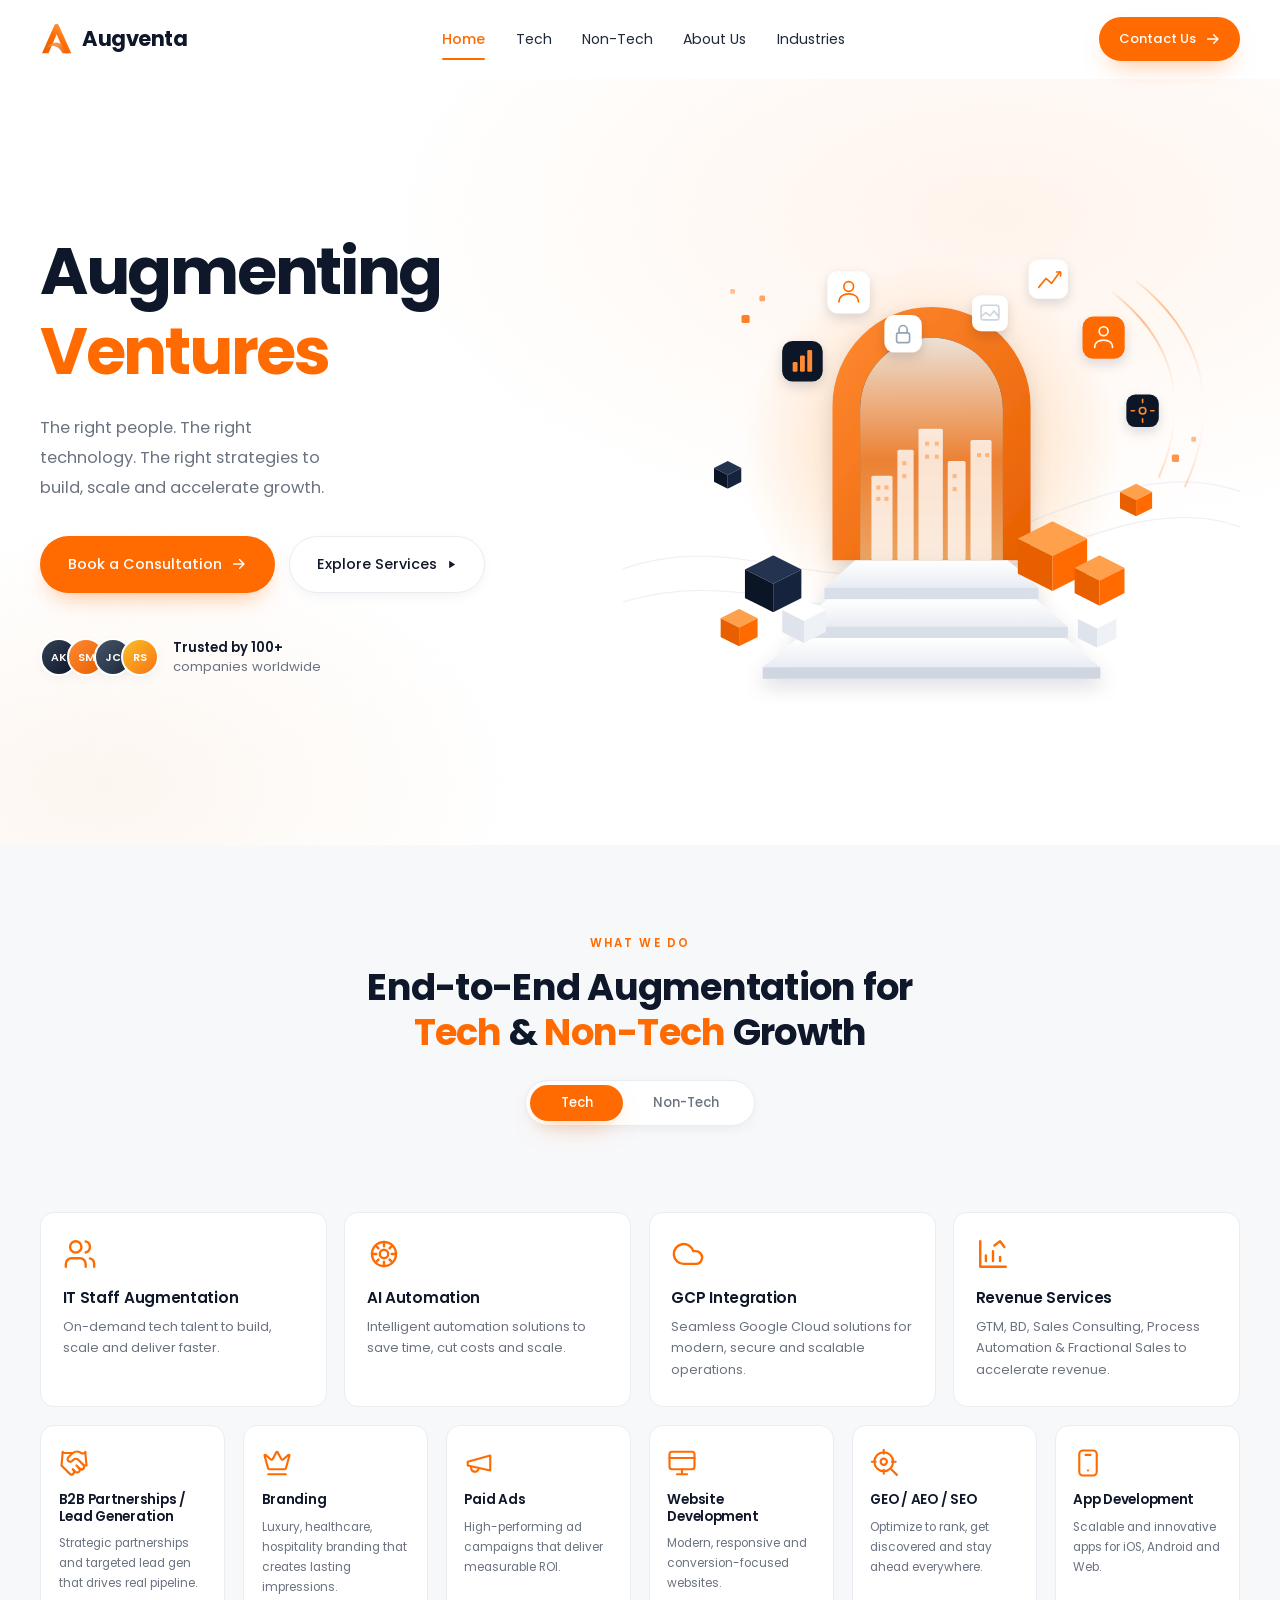
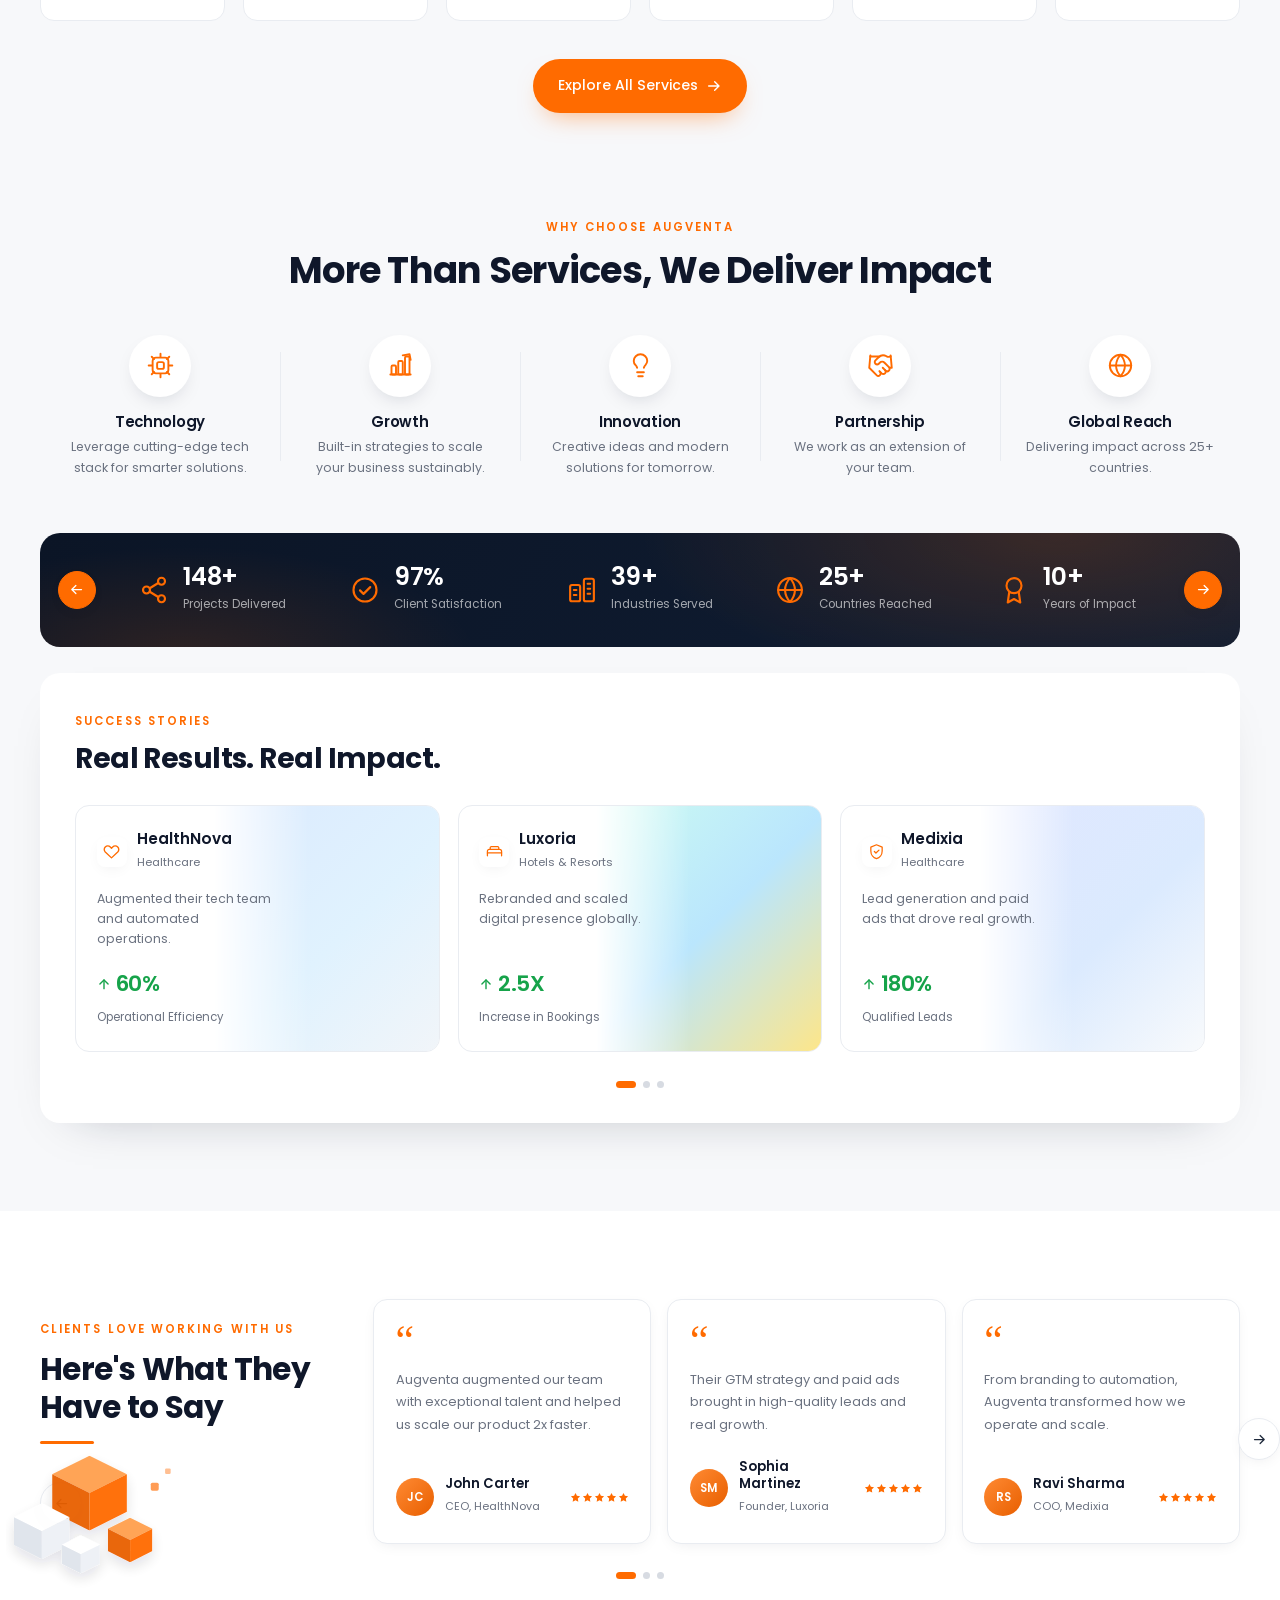
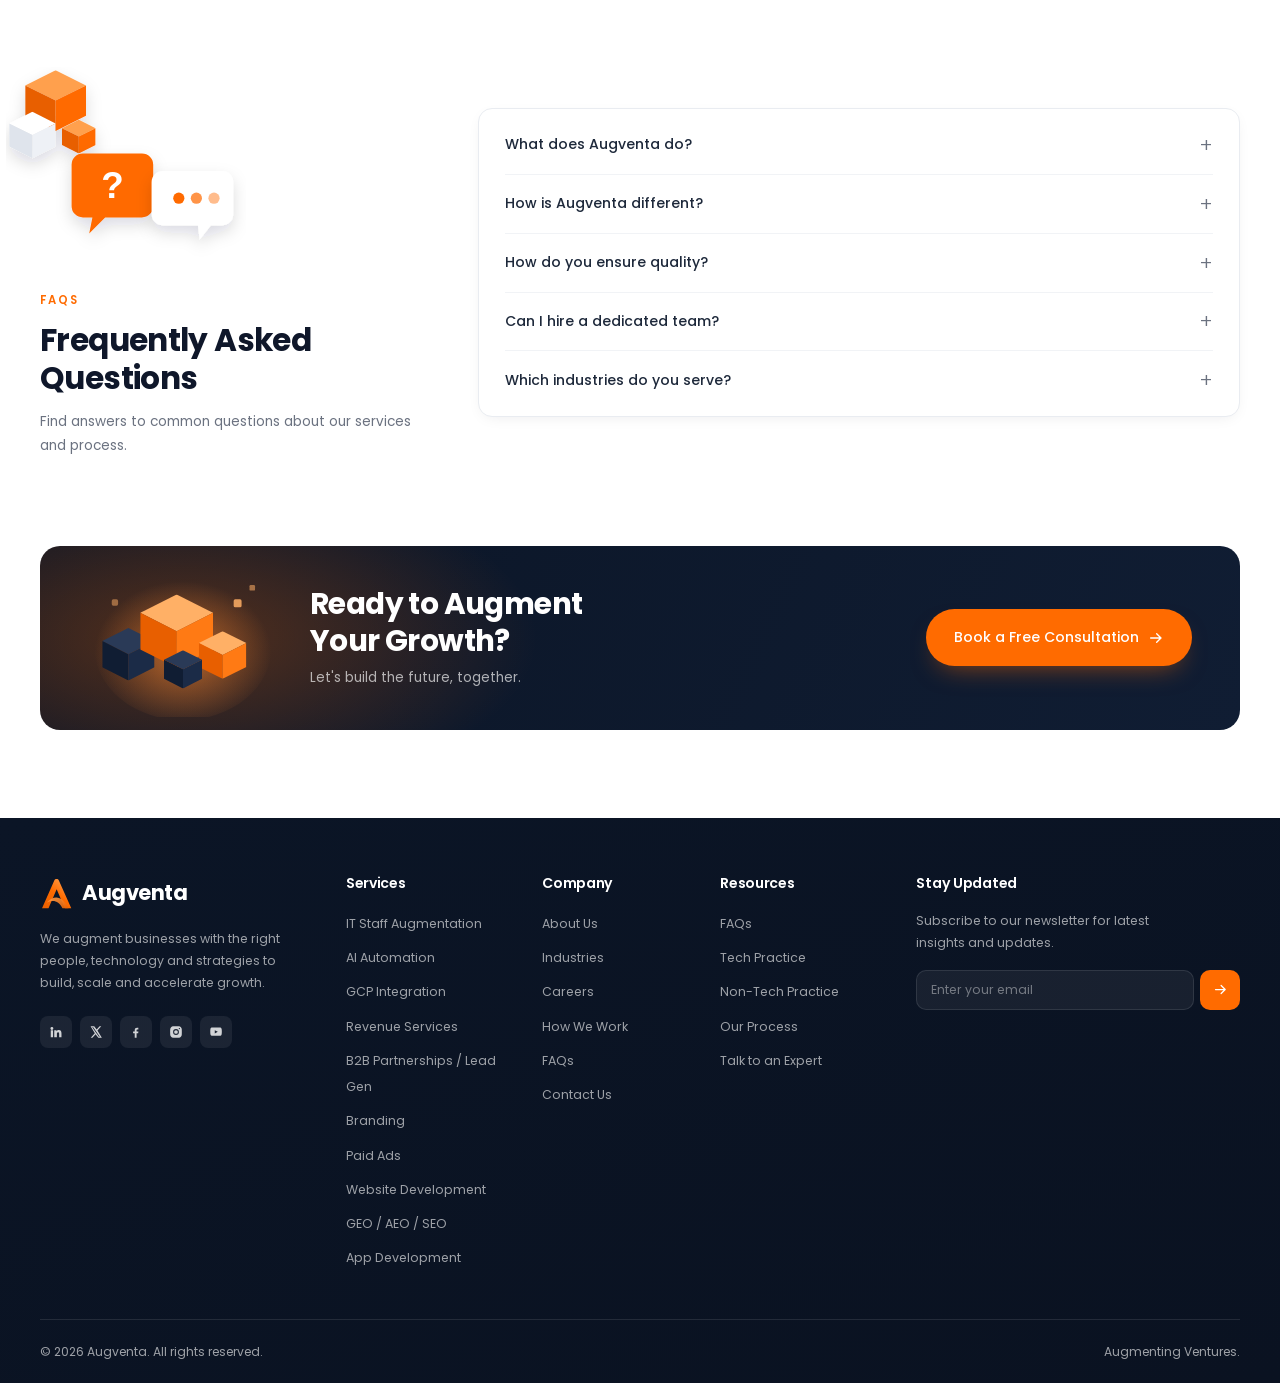
==== commit bbd8acdc: "Simplify the header nav and drop the Case Studies links The menu is now Home / Tech / Non-Tech / Abo" ====
--- a/index.html
+++ b/index.html
@@ -33,13 +33,13 @@
 <meta name="twitter:description" content="The right people. The right technology. The right strategies to build, scale and accelerate growth.">
 <meta name="twitter:image" content="https://augventa.com/assets/og-image.jpg">
 
-<link rel="icon" href="assets/favicon.svg" type="image/svg+xml">
-<link rel="apple-touch-icon" href="assets/favicon.svg">
+<link rel="icon" href="assets/favicon.svg?v=20260831b" type="image/svg+xml">
+<link rel="apple-touch-icon" href="assets/favicon.svg?v=20260831b">
 
 <link rel="preconnect" href="https://fonts.googleapis.com">
 <link rel="preconnect" href="https://fonts.gstatic.com" crossorigin>
 <link href="https://fonts.googleapis.com/css2?family=Poppins:wght@300;400;500;600;700&display=swap" rel="stylesheet">
-<link rel="stylesheet" href="assets/style.css?v=20260831">
+<link rel="stylesheet" href="assets/style.css?v=20260831b">
 
 <!-- Structured data: tells Google this is a real business, with real
      contact details, so it can build a knowledge panel for your name. -->
@@ -218,9 +218,6 @@
     <g id="i-arrow-left" fill="none" stroke="currentColor" stroke-width="2" stroke-linecap="round" stroke-linejoin="round">
       <path d="M20 12H5M11 5.5 4.5 12 11 18.5"/>
     </g>
-    <g id="i-chevron-down" fill="none" stroke="currentColor" stroke-width="2.2" stroke-linecap="round" stroke-linejoin="round">
-      <path d="m6 9 6 6 6-6"/>
-    </g>
     <polygon id="i-play" points="7 4 20 12 7 20" fill="currentColor"/>
     <path id="i-star" fill="currentColor" d="m12 2 3.09 6.26L22 9.27l-5 4.87 1.18 6.88L12 17.77l-6.18 3.25L7 14.14 2 9.27l6.91-1.01z"/>
     <g id="i-trend-up" fill="none" stroke="currentColor" stroke-width="2.4" stroke-linecap="round" stroke-linejoin="round">
@@ -259,47 +256,18 @@
 <!-- ================= HEADER ================= -->
 <header class="header" id="siteHeader">
   <div class="wrap nav">
-    <a href="index.html" class="logo"><img src="assets/logo.svg" alt="" class="logo-mark" width="34" height="34"> Augventa</a>
+    <a href="index.html" class="logo"><img src="assets/logo.svg?v=20260831b" alt="" class="logo-mark" width="34" height="34"> Augventa</a>
 
     <ul class="nav-links" id="navLinks">
       <li><a href="index.html" class="on">Home</a></li>
-      <li class="has-drop">
-        <a href="#services">Services <svg class="caret" viewBox="0 0 24 24"><use href="#i-chevron-down"/></svg></a>
-        <div class="drop wide">
-          <div>
-            <div class="grp">Tech</div>
-            <a href="tech.html#staff-augmentation">IT Staff Augmentation</a>
-            <a href="tech.html#ai-automation">AI Automation</a>
-            <a href="tech.html#gcp">GCP Integration</a>
-            <a href="tech.html#revenue">Revenue Services</a>
-          </div>
-          <div>
-            <div class="grp">Non-Tech</div>
-            <a href="non-tech.html#partnerships">B2B Partnerships / Lead Gen</a>
-            <a href="non-tech.html#branding">Branding</a>
-            <a href="non-tech.html#paid-ads">Paid Ads</a>
-            <a href="non-tech.html#web">Website Development</a>
-            <a href="non-tech.html#geo-seo">GEO / AEO / SEO</a>
-            <a href="non-tech.html#app">App Development</a>
-          </div>
-        </div>
-      </li>
+      <li><a href="tech.html">Tech</a></li>
+      <li><a href="non-tech.html">Non-Tech</a></li>
+      <li><a href="about.html">About Us</a></li>
       <li><a href="about.html#industries">Industries</a></li>
-      <li><a href="about.html">About Us</a></li>
-      <li><a href="index.html#case-studies">Case Studies</a></li>
-      <li class="has-drop">
-        <a href="#faqs">Resources <svg class="caret" viewBox="0 0 24 24"><use href="#i-chevron-down"/></svg></a>
-        <div class="drop">
-          <a href="index.html#faqs">FAQs</a>
-          <a href="index.html#case-studies">Case Studies</a>
-          <a href="about.html#process">How We Work</a>
-          <a href="contact.html">Talk to an Expert</a>
-        </div>
-      </li>
     </ul>
 
     <div class="nav-right">
-      <a href="contact.html" class="btn btn-primary btn-sm">Book a Consultation <svg class="ico" viewBox="0 0 24 24"><use href="#i-arrow-right"/></svg></a>
+      <a href="contact.html" class="btn btn-primary btn-sm">Contact Us <svg class="ico" viewBox="0 0 24 24"><use href="#i-arrow-right"/></svg></a>
       <button class="burger" id="burger" aria-label="Toggle menu" aria-expanded="false" aria-controls="navLinks">
         <span></span><span></span><span></span>
       </button>
@@ -330,7 +298,7 @@
     </div>
 
     <div class="hero-art">
-      <img src="assets/hero.svg" alt="Illustration of an illuminated gateway with floating data cubes and dashboard cards" width="760" height="640">
+      <img src="assets/hero.svg?v=20260831b" alt="Illustration of an illuminated gateway with floating data cubes and dashboard cards" width="760" height="640">
     </div>
   </div>
 </section>
@@ -479,13 +447,12 @@
          ⚠️ Placeholder clients and results — replace before launch.
          To use real photography, set --photo on a .case-card, e.g.
          style="--photo:url('assets/case-healthnova.jpg')"            -->
-    <div class="cases-panel reveal" id="case-studies">
+    <div class="cases-panel reveal">
       <div class="cases-head">
         <div>
           <span class="eyebrow">Success stories</span>
           <h2>Real Results. Real Impact.</h2>
         </div>
-        <a href="contact.html" class="btn btn-outline btn-sm">View All Case Studies <svg class="ico" viewBox="0 0 24 24"><use href="#i-arrow-right"/></svg></a>
       </div>
 
       <div class="cases-grid" id="casesGrid">
@@ -545,7 +512,7 @@
         <h2>Here's What They Have to Say</h2>
         <div class="rule"></div>
         <button class="arw" type="button" data-tst="prev" aria-label="Previous testimonial"><svg viewBox="0 0 24 24"><use href="#i-arrow-left"/></svg></button>
-        <img src="assets/cubes.svg" alt="" class="tst-cubes">
+        <img src="assets/cubes.svg?v=20260831b" alt="" class="tst-cubes">
       </div>
 
       <div class="tst-cards reveal" id="tstCards">
@@ -601,7 +568,7 @@
 <section class="sec" id="faqs" style="padding-top:0">
   <div class="wrap faq-grid">
     <div class="faq-left reveal">
-      <img src="assets/faq-art.svg" alt="" class="faq-art">
+      <img src="assets/faq-art.svg?v=20260831b" alt="" class="faq-art">
       <span class="eyebrow">FAQs</span>
       <h2>Frequently Asked Questions</h2>
       <p>Find answers to common questions about our services and process.</p>
@@ -657,7 +624,7 @@
 <section class="sec" style="padding-top:0">
   <div class="wrap">
     <div class="cta-band reveal">
-      <img src="assets/cta-art.svg" alt="" class="cta-art">
+      <img src="assets/cta-art.svg?v=20260831b" alt="" class="cta-art">
       <div class="cta-copy">
         <h2>Ready to Augment<br>Your Growth?</h2>
         <p>Let's build the future, together.</p>
@@ -672,7 +639,7 @@
   <div class="wrap">
     <div class="foot-grid">
       <div>
-        <a href="index.html" class="logo"><img src="assets/logo.svg" alt="" class="logo-mark" width="34" height="34"> Augventa</a>
+        <a href="index.html" class="logo"><img src="assets/logo.svg?v=20260831b" alt="" class="logo-mark" width="34" height="34"> Augventa</a>
         <p>We augment businesses with the right people, technology and strategies to build, scale and accelerate growth.</p>
         <div class="socials">
           <a href="#" aria-label="LinkedIn"><svg viewBox="0 0 24 24"><use href="#i-linkedin"/></svg></a>
@@ -703,11 +670,10 @@
         <h4>Company</h4>
         <ul>
           <li><a href="about.html">About Us</a></li>
-          <li><a href="index.html#case-studies">Case Studies</a></li>
           <li><a href="about.html#industries">Industries</a></li>
           <li><a href="contact.html">Careers</a></li>
           <li><a href="about.html#process">How We Work</a></li>
-          <li><a href="index.html#faqs">Resources</a></li>
+          <li><a href="index.html#faqs">FAQs</a></li>
           <li><a href="contact.html">Contact Us</a></li>
         </ul>
       </div>
@@ -716,7 +682,6 @@
         <h4>Resources</h4>
         <ul>
           <li><a href="index.html#faqs">FAQs</a></li>
-          <li><a href="index.html#case-studies">Case Studies</a></li>
           <li><a href="tech.html">Tech Practice</a></li>
           <li><a href="non-tech.html">Non-Tech Practice</a></li>
           <li><a href="about.html#process">Our Process</a></li>
@@ -743,6 +708,6 @@
   </div>
 </footer>
 
-<script src="assets/script.js?v=20260831"></script>
+<script src="assets/script.js?v=20260831b"></script>
 </body>
 </html>
--- a/assets/style.css
+++ b/assets/style.css
@@ -184,7 +184,6 @@
   transition: color .18s;
 }
 .nav-links > li > a:hover { color: var(--brand); }
-.nav-links > li > a .caret { width: 9px; height: 9px; opacity: .65; transition: transform .2s; }
 .nav-links > li > a.on {
   color: var(--brand);
   font-weight: 500;
@@ -193,37 +192,6 @@
   content: ''; position: absolute; left: 0; right: 0; bottom: -2px;
   height: 2px; background: var(--brand); border-radius: 2px;
 }
-
-/* Dropdowns */
-.has-drop:hover > a .caret { transform: rotate(180deg); }
-.drop {
-  position: absolute; top: calc(100% + 14px); left: 50%;
-  transform: translateX(-50%) translateY(8px);
-  min-width: 240px;
-  background: #fff;
-  border: 1px solid var(--line);
-  border-radius: var(--r);
-  box-shadow: var(--sh-lg);
-  padding: .55rem;
-  opacity: 0; visibility: hidden; pointer-events: none;
-  transition: opacity .2s ease, transform .2s ease, visibility .2s;
-}
-.drop::before { content: ''; position: absolute; top: -14px; left: 0; right: 0; height: 14px; }
-.has-drop:hover .drop, .has-drop:focus-within .drop {
-  opacity: 1; visibility: visible; pointer-events: auto;
-  transform: translateX(-50%) translateY(0);
-}
-.drop .grp {
-  font-size: .66rem; letter-spacing: .16em; text-transform: uppercase;
-  color: var(--muted); font-weight: 600; padding: .6rem .8rem .25rem;
-}
-.drop a {
-  display: block; padding: .5rem .8rem; border-radius: var(--r-sm);
-  font-size: .85rem; color: var(--ink-2);
-  transition: background .16s, color .16s;
-}
-.drop a:hover { background: var(--brand-tint); color: var(--brand); }
-.drop.wide { min-width: 460px; display: grid; grid-template-columns: 1fr 1fr; gap: 0 .4rem; }
 
 .nav-right { display: flex; align-items: center; gap: .8rem; }
 
@@ -817,16 +785,6 @@
   .nav-links.open { display: flex; }
   .nav-links > li > a { padding: .85rem 0; border-bottom: 1px solid var(--line-2); justify-content: space-between; }
   .nav-links > li > a.on::after { display: none; }
-  .drop {
-    position: static; transform: none; opacity: 1; visibility: visible; pointer-events: auto;
-    box-shadow: none; border: 0; border-bottom: 1px solid var(--line-2);
-    border-radius: 0; padding: .2rem 0 .8rem .8rem; min-width: 0;
-    display: none;
-  }
-  .drop, .drop.wide { min-width: 0; }
-  .drop.wide { grid-template-columns: 1fr; }
-  .has-drop.open .drop { display: block; }
-  .has-drop.open .drop.wide { display: grid; }
   .nav-right .btn { display: none; }
 
   .hero { padding: 2.4rem 0 3.5rem; }
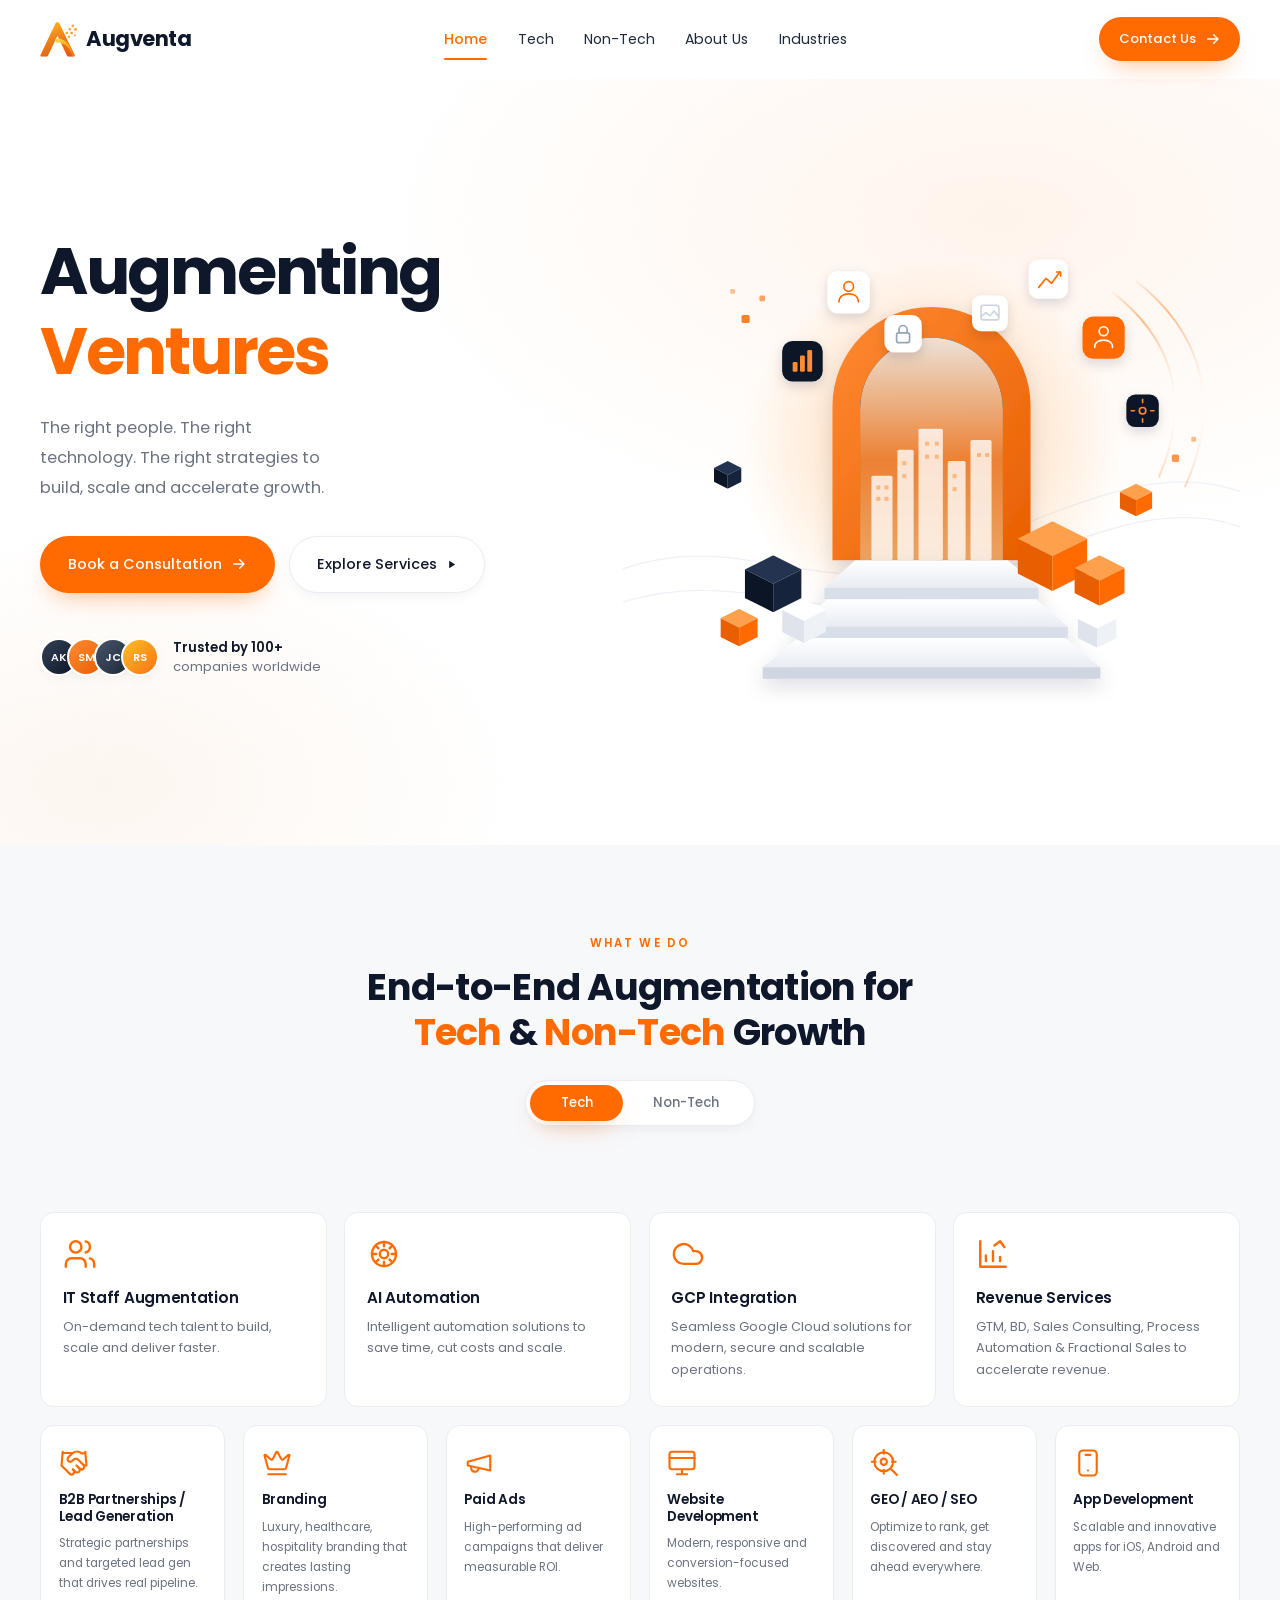
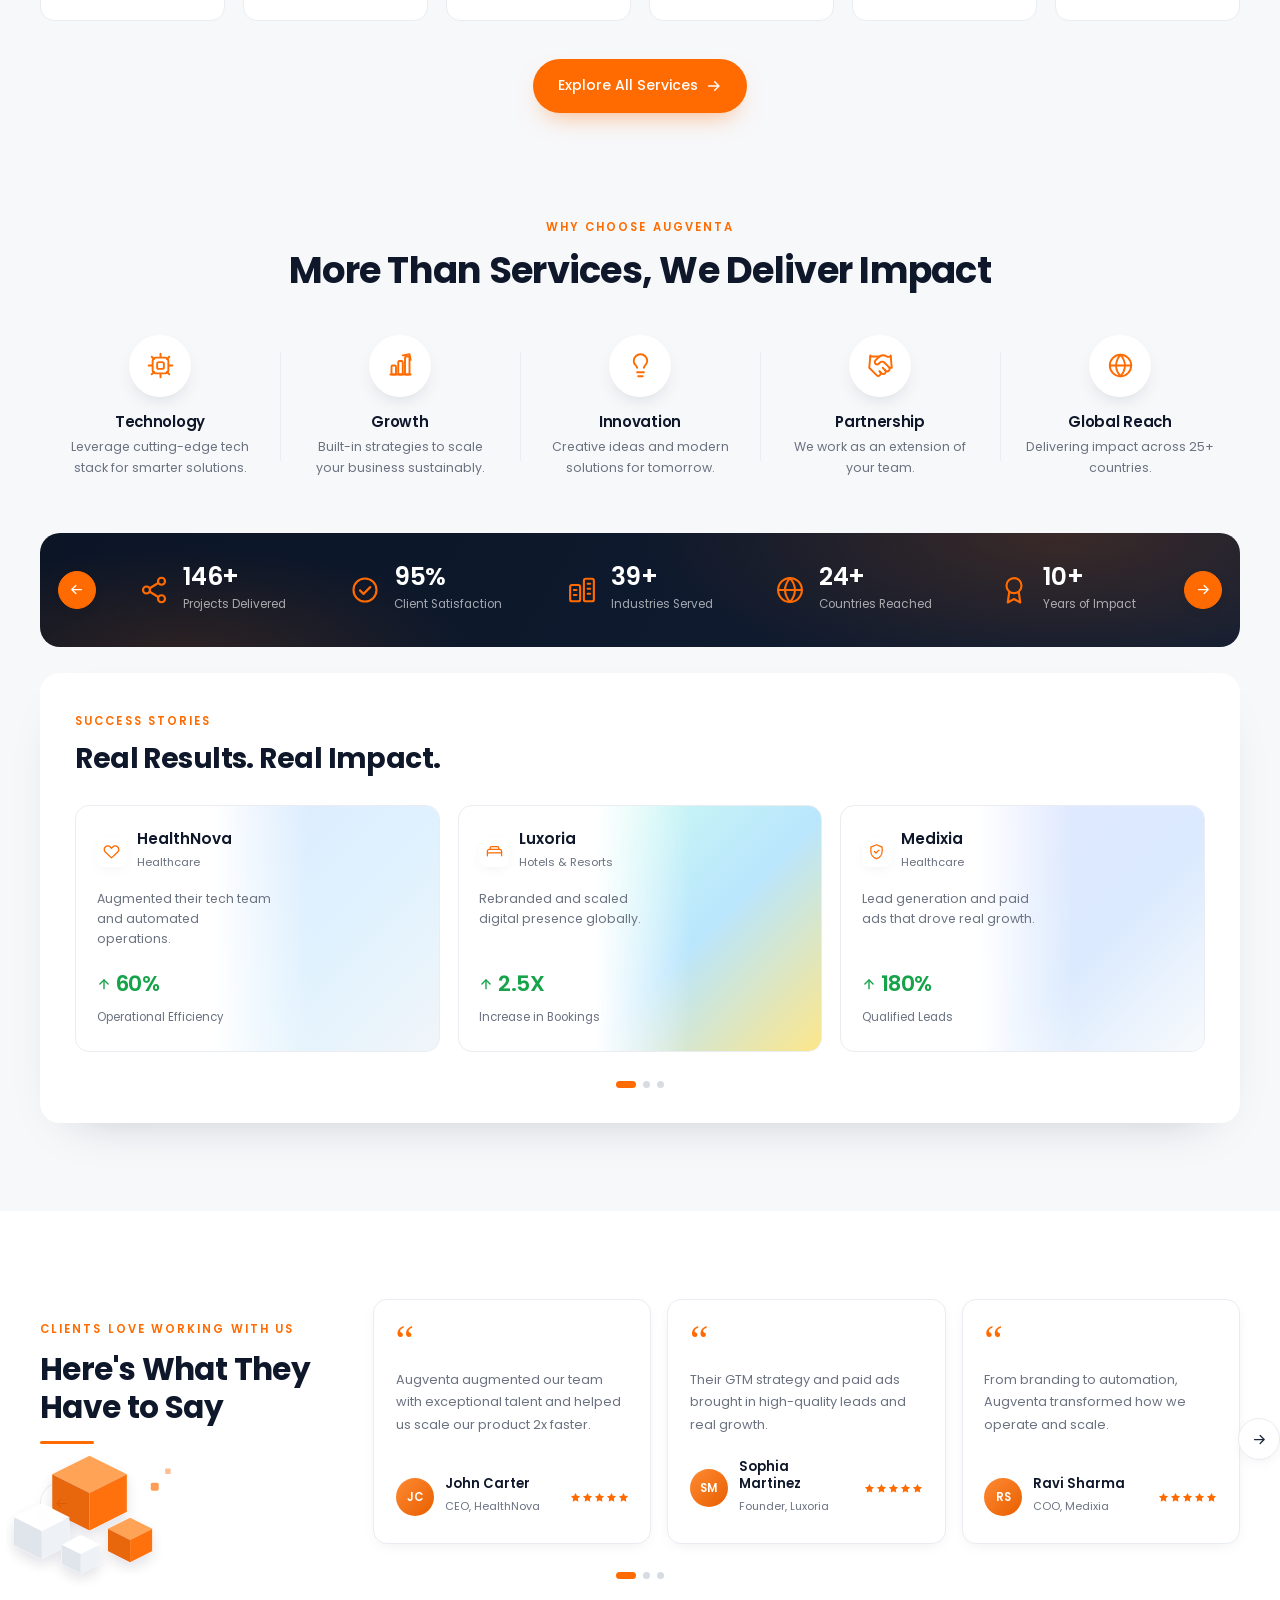
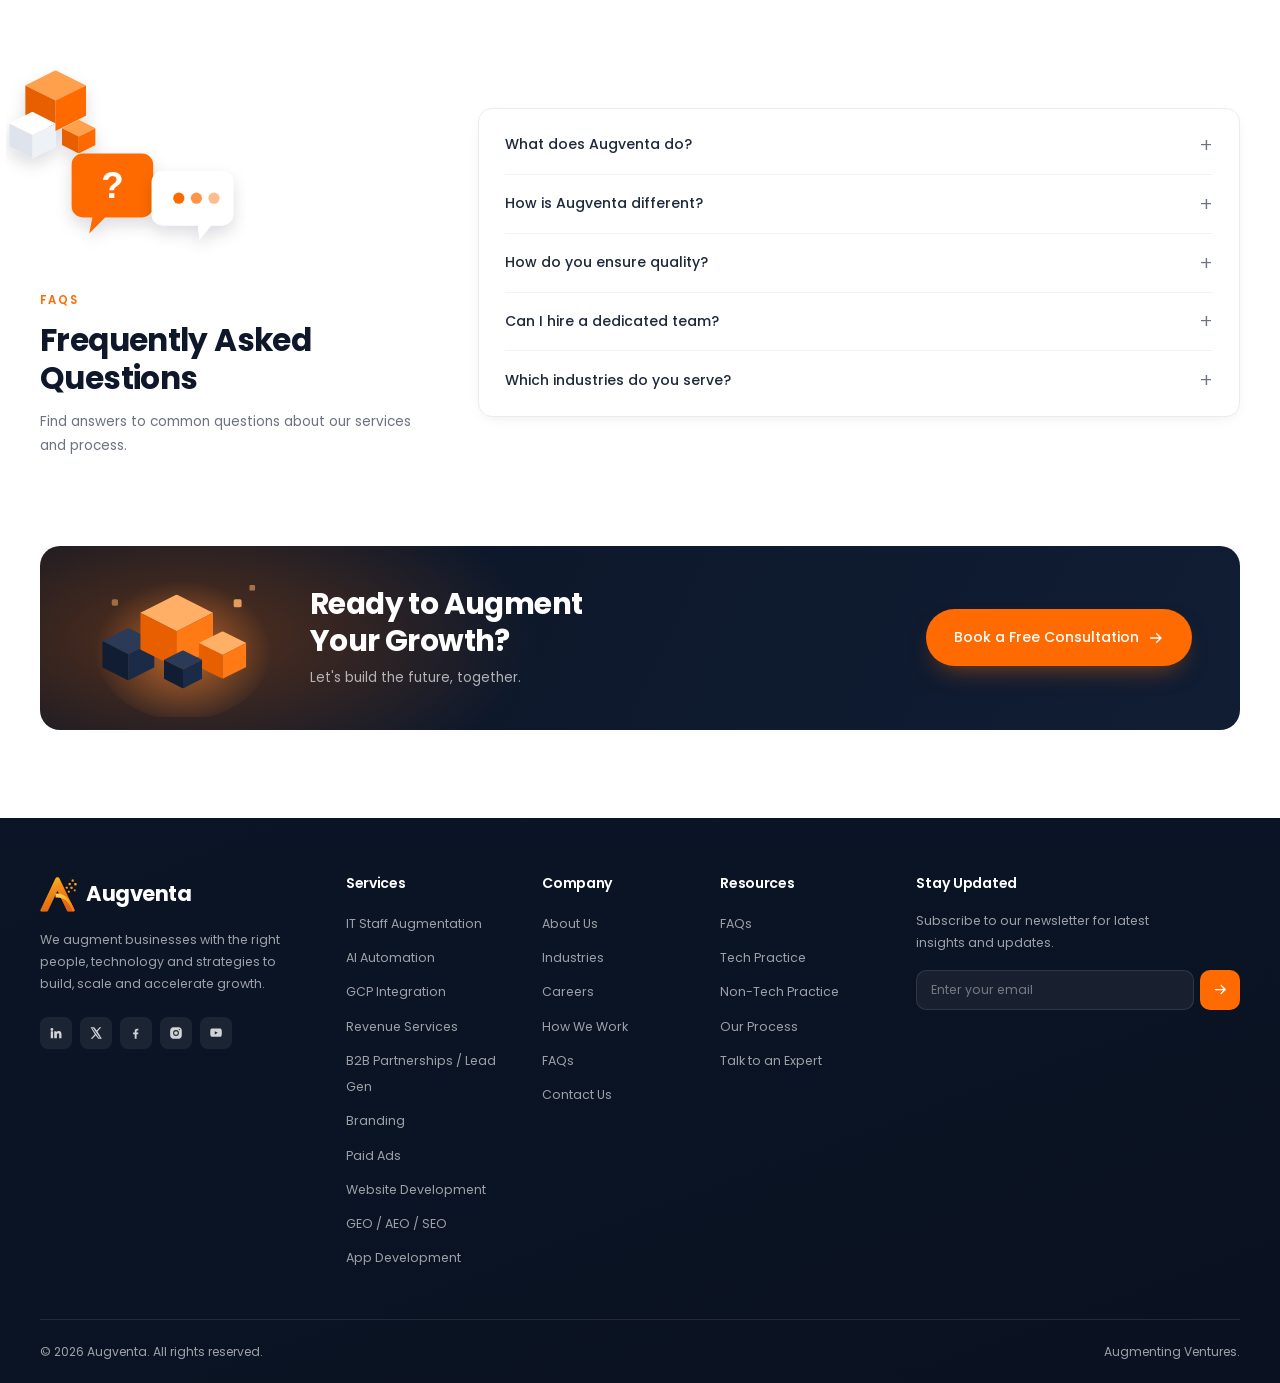
==== commit d4e4d3f6: "Redraw the logo mark to match the supplied brand artwork The mark is now the real Augventa "A" — the" ====
--- a/index.html
+++ b/index.html
@@ -33,13 +33,13 @@
 <meta name="twitter:description" content="The right people. The right technology. The right strategies to build, scale and accelerate growth.">
 <meta name="twitter:image" content="https://augventa.com/assets/og-image.jpg">
 
-<link rel="icon" href="assets/favicon.svg?v=20260831b" type="image/svg+xml">
-<link rel="apple-touch-icon" href="assets/favicon.svg?v=20260831b">
+<link rel="icon" href="assets/favicon.svg?v=20260831c" type="image/svg+xml">
+<link rel="apple-touch-icon" href="assets/favicon.svg?v=20260831c">
 
 <link rel="preconnect" href="https://fonts.googleapis.com">
 <link rel="preconnect" href="https://fonts.gstatic.com" crossorigin>
 <link href="https://fonts.googleapis.com/css2?family=Poppins:wght@300;400;500;600;700&display=swap" rel="stylesheet">
-<link rel="stylesheet" href="assets/style.css?v=20260831b">
+<link rel="stylesheet" href="assets/style.css?v=20260831c">
 
 <!-- Structured data: tells Google this is a real business, with real
      contact details, so it can build a knowledge panel for your name. -->
@@ -256,7 +256,7 @@
 <!-- ================= HEADER ================= -->
 <header class="header" id="siteHeader">
   <div class="wrap nav">
-    <a href="index.html" class="logo"><img src="assets/logo.svg?v=20260831b" alt="" class="logo-mark" width="34" height="34"> Augventa</a>
+    <a href="index.html" class="logo"><img src="assets/logo.svg?v=20260831c" alt="" class="logo-mark" width="38" height="38"> Augventa</a>
 
     <ul class="nav-links" id="navLinks">
       <li><a href="index.html" class="on">Home</a></li>
@@ -298,7 +298,7 @@
     </div>
 
     <div class="hero-art">
-      <img src="assets/hero.svg?v=20260831b" alt="Illustration of an illuminated gateway with floating data cubes and dashboard cards" width="760" height="640">
+      <img src="assets/hero.svg?v=20260831c" alt="Illustration of an illuminated gateway with floating data cubes and dashboard cards" width="760" height="640">
     </div>
   </div>
 </section>
@@ -512,7 +512,7 @@
         <h2>Here's What They Have to Say</h2>
         <div class="rule"></div>
         <button class="arw" type="button" data-tst="prev" aria-label="Previous testimonial"><svg viewBox="0 0 24 24"><use href="#i-arrow-left"/></svg></button>
-        <img src="assets/cubes.svg?v=20260831b" alt="" class="tst-cubes">
+        <img src="assets/cubes.svg?v=20260831c" alt="" class="tst-cubes">
       </div>
 
       <div class="tst-cards reveal" id="tstCards">
@@ -568,7 +568,7 @@
 <section class="sec" id="faqs" style="padding-top:0">
   <div class="wrap faq-grid">
     <div class="faq-left reveal">
-      <img src="assets/faq-art.svg?v=20260831b" alt="" class="faq-art">
+      <img src="assets/faq-art.svg?v=20260831c" alt="" class="faq-art">
       <span class="eyebrow">FAQs</span>
       <h2>Frequently Asked Questions</h2>
       <p>Find answers to common questions about our services and process.</p>
@@ -624,7 +624,7 @@
 <section class="sec" style="padding-top:0">
   <div class="wrap">
     <div class="cta-band reveal">
-      <img src="assets/cta-art.svg?v=20260831b" alt="" class="cta-art">
+      <img src="assets/cta-art.svg?v=20260831c" alt="" class="cta-art">
       <div class="cta-copy">
         <h2>Ready to Augment<br>Your Growth?</h2>
         <p>Let's build the future, together.</p>
@@ -639,7 +639,7 @@
   <div class="wrap">
     <div class="foot-grid">
       <div>
-        <a href="index.html" class="logo"><img src="assets/logo.svg?v=20260831b" alt="" class="logo-mark" width="34" height="34"> Augventa</a>
+        <a href="index.html" class="logo"><img src="assets/logo.svg?v=20260831c" alt="" class="logo-mark" width="38" height="38"> Augventa</a>
         <p>We augment businesses with the right people, technology and strategies to build, scale and accelerate growth.</p>
         <div class="socials">
           <a href="#" aria-label="LinkedIn"><svg viewBox="0 0 24 24"><use href="#i-linkedin"/></svg></a>
@@ -708,6 +708,6 @@
   </div>
 </footer>
 
-<script src="assets/script.js?v=20260831b"></script>
+<script src="assets/script.js?v=20260831c"></script>
 </body>
 </html>
--- a/assets/style.css
+++ b/assets/style.css
@@ -173,7 +173,7 @@
 .nav { display: flex; align-items: center; justify-content: space-between; height: 78px; gap: 1.5rem; }
 
 .logo { display: flex; align-items: center; gap: .5rem; font-weight: 700; font-size: 1.32rem; color: var(--ink); letter-spacing: -.02em; }
-.logo-mark { width: 34px; height: 34px; flex-shrink: 0; }
+.logo-mark { width: 38px; height: 38px; flex-shrink: 0; }
 
 .nav-links { display: flex; align-items: center; gap: 1.9rem; }
 .nav-links > li { position: relative; }
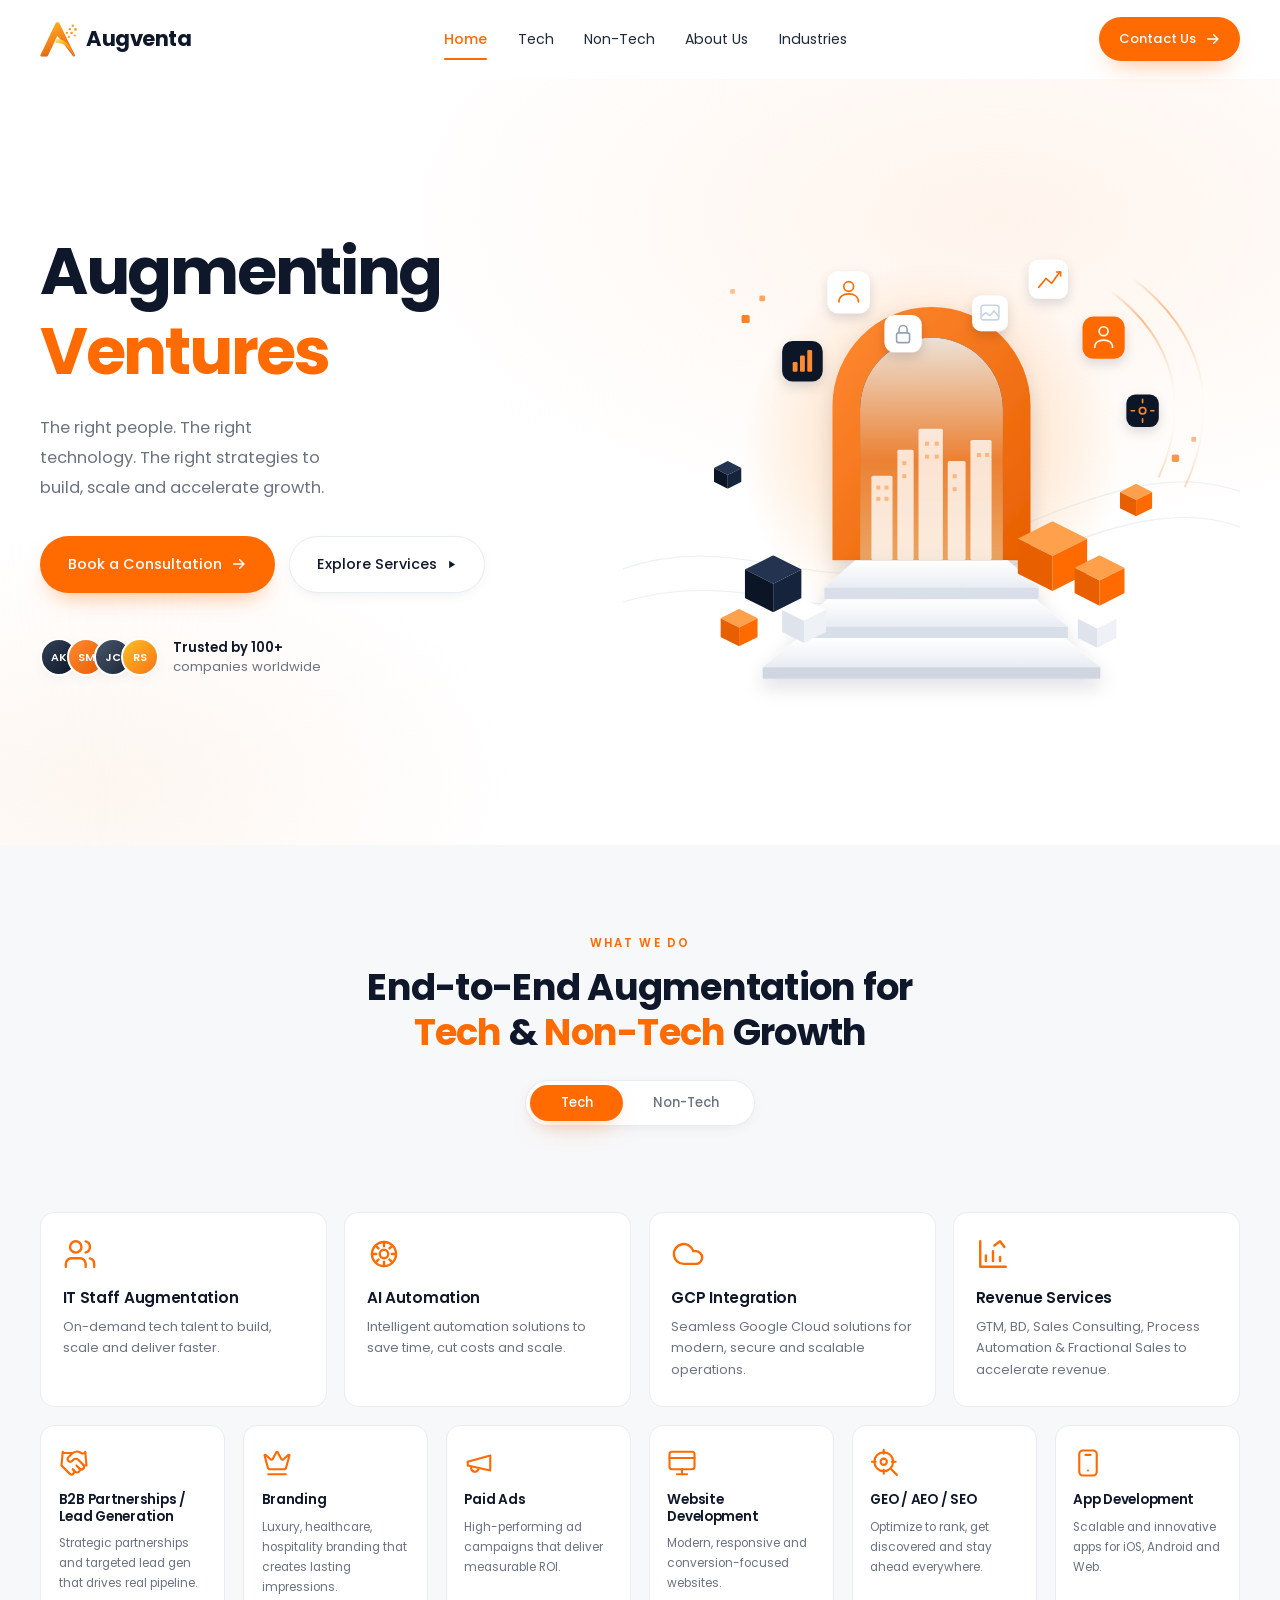
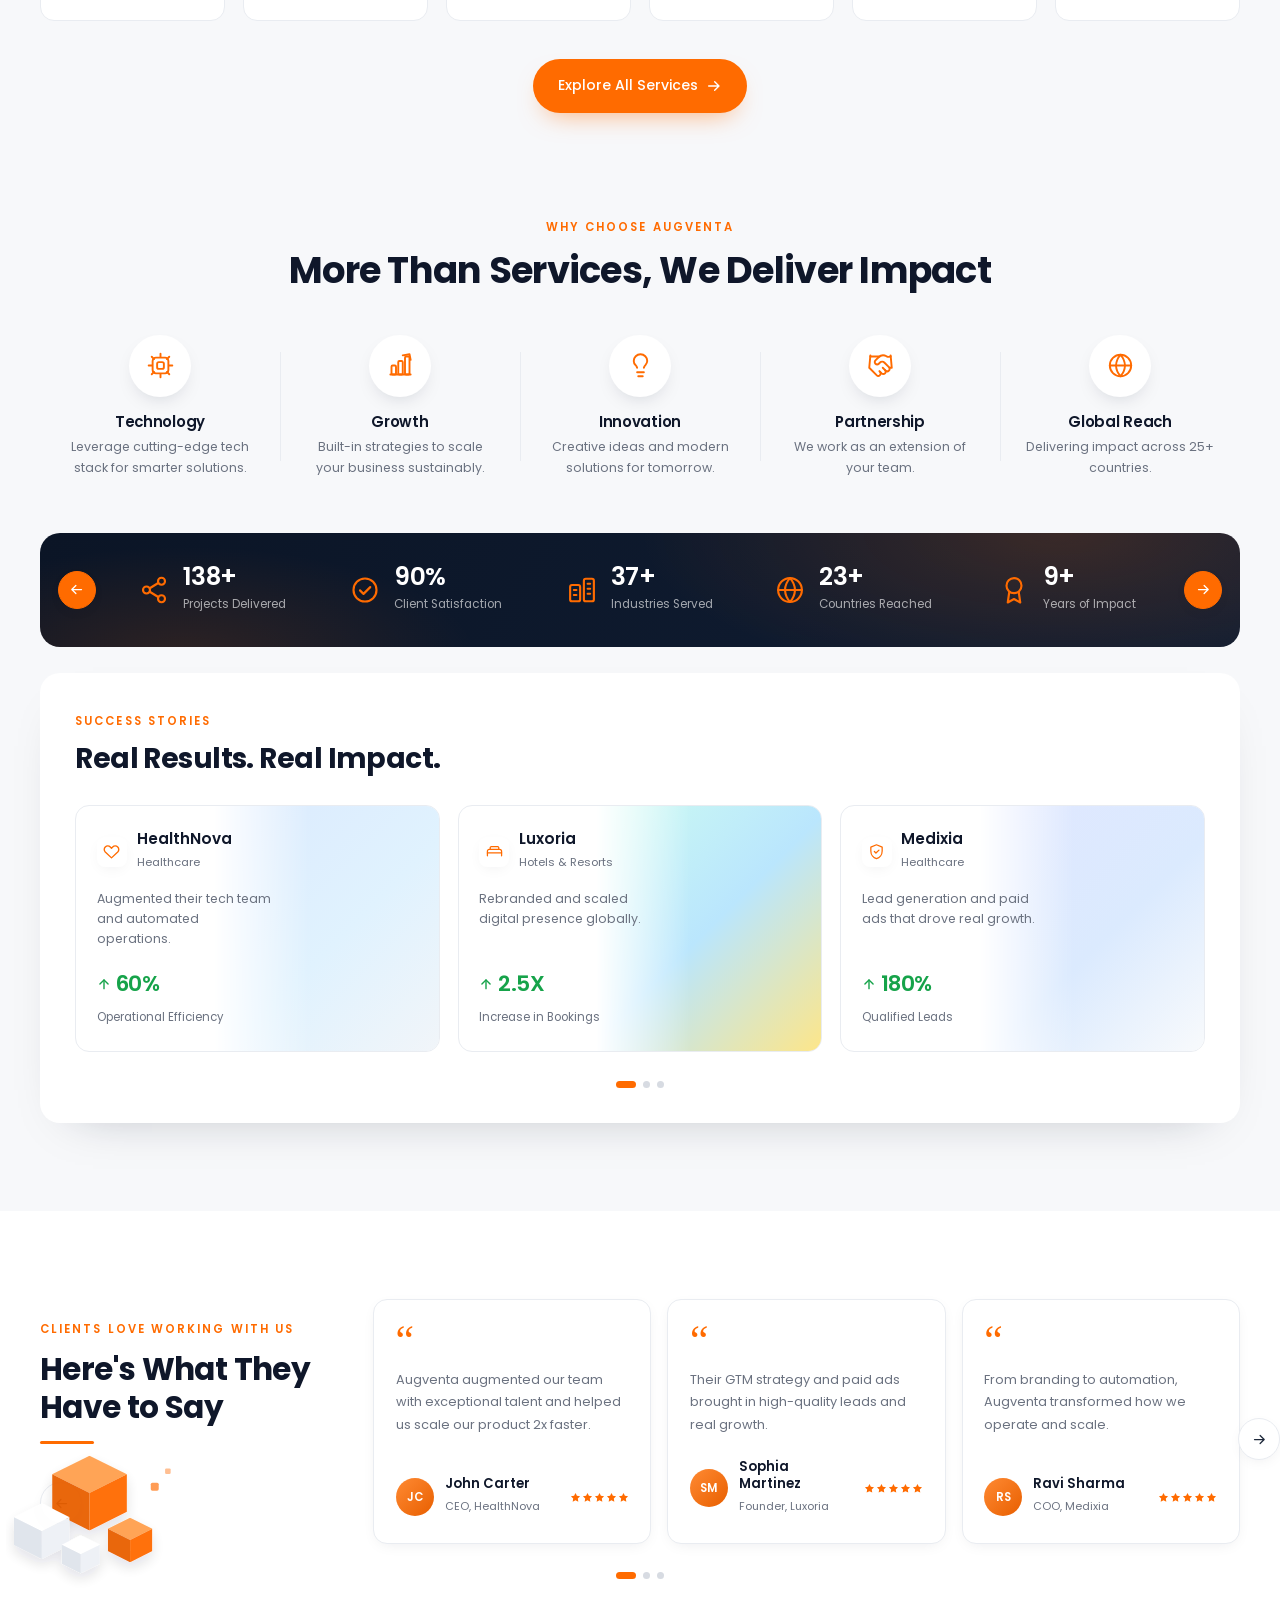
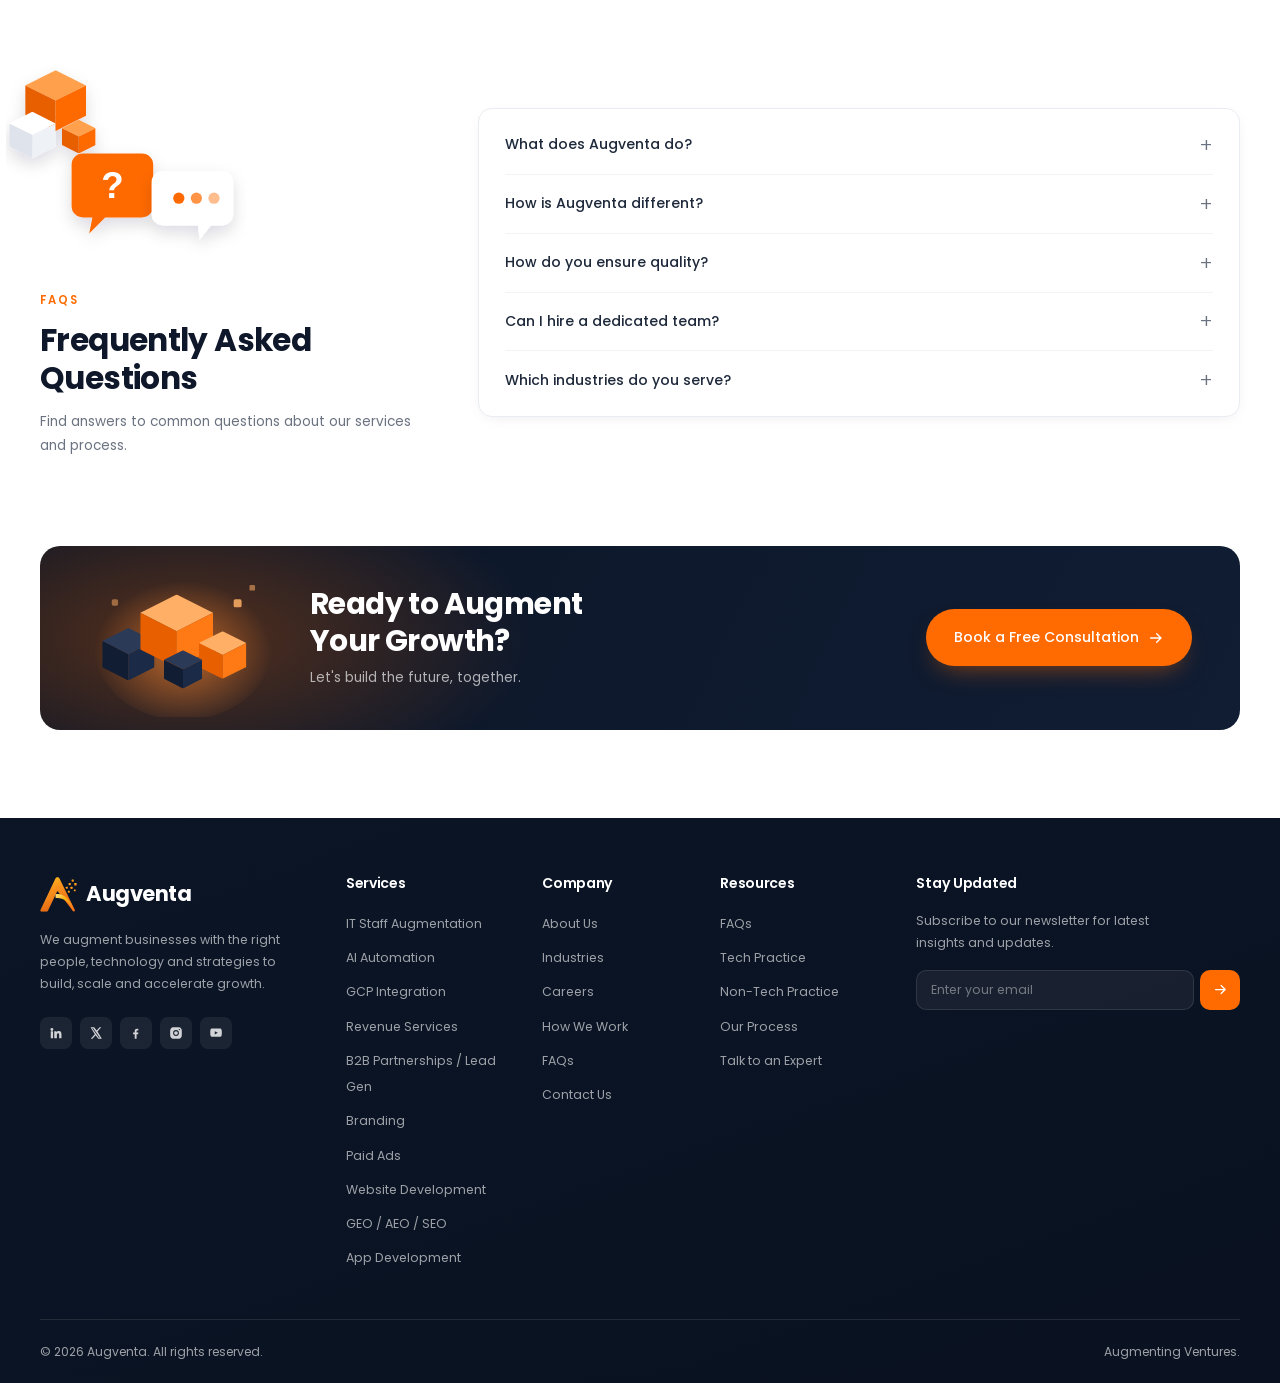
==== commit 06685c6f: "Refine the logo mark against the supplied artwork Taper the right leg to a point instead of ending i" ====
--- a/index.html
+++ b/index.html
@@ -33,13 +33,13 @@
 <meta name="twitter:description" content="The right people. The right technology. The right strategies to build, scale and accelerate growth.">
 <meta name="twitter:image" content="https://augventa.com/assets/og-image.jpg">
 
-<link rel="icon" href="assets/favicon.svg?v=20260831c" type="image/svg+xml">
-<link rel="apple-touch-icon" href="assets/favicon.svg?v=20260831c">
+<link rel="icon" href="assets/favicon.svg?v=20260831d" type="image/svg+xml">
+<link rel="apple-touch-icon" href="assets/favicon.svg?v=20260831d">
 
 <link rel="preconnect" href="https://fonts.googleapis.com">
 <link rel="preconnect" href="https://fonts.gstatic.com" crossorigin>
 <link href="https://fonts.googleapis.com/css2?family=Poppins:wght@300;400;500;600;700&display=swap" rel="stylesheet">
-<link rel="stylesheet" href="assets/style.css?v=20260831c">
+<link rel="stylesheet" href="assets/style.css?v=20260831d">
 
 <!-- Structured data: tells Google this is a real business, with real
      contact details, so it can build a knowledge panel for your name. -->
@@ -256,7 +256,7 @@
 <!-- ================= HEADER ================= -->
 <header class="header" id="siteHeader">
   <div class="wrap nav">
-    <a href="index.html" class="logo"><img src="assets/logo.svg?v=20260831c" alt="" class="logo-mark" width="38" height="38"> Augventa</a>
+    <a href="index.html" class="logo"><img src="assets/logo.svg?v=20260831d" alt="" class="logo-mark" width="38" height="38"> Augventa</a>
 
     <ul class="nav-links" id="navLinks">
       <li><a href="index.html" class="on">Home</a></li>
@@ -298,7 +298,7 @@
     </div>
 
     <div class="hero-art">
-      <img src="assets/hero.svg?v=20260831c" alt="Illustration of an illuminated gateway with floating data cubes and dashboard cards" width="760" height="640">
+      <img src="assets/hero.svg?v=20260831d" alt="Illustration of an illuminated gateway with floating data cubes and dashboard cards" width="760" height="640">
     </div>
   </div>
 </section>
@@ -512,7 +512,7 @@
         <h2>Here's What They Have to Say</h2>
         <div class="rule"></div>
         <button class="arw" type="button" data-tst="prev" aria-label="Previous testimonial"><svg viewBox="0 0 24 24"><use href="#i-arrow-left"/></svg></button>
-        <img src="assets/cubes.svg?v=20260831c" alt="" class="tst-cubes">
+        <img src="assets/cubes.svg?v=20260831d" alt="" class="tst-cubes">
       </div>
 
       <div class="tst-cards reveal" id="tstCards">
@@ -568,7 +568,7 @@
 <section class="sec" id="faqs" style="padding-top:0">
   <div class="wrap faq-grid">
     <div class="faq-left reveal">
-      <img src="assets/faq-art.svg?v=20260831c" alt="" class="faq-art">
+      <img src="assets/faq-art.svg?v=20260831d" alt="" class="faq-art">
       <span class="eyebrow">FAQs</span>
       <h2>Frequently Asked Questions</h2>
       <p>Find answers to common questions about our services and process.</p>
@@ -624,7 +624,7 @@
 <section class="sec" style="padding-top:0">
   <div class="wrap">
     <div class="cta-band reveal">
-      <img src="assets/cta-art.svg?v=20260831c" alt="" class="cta-art">
+      <img src="assets/cta-art.svg?v=20260831d" alt="" class="cta-art">
       <div class="cta-copy">
         <h2>Ready to Augment<br>Your Growth?</h2>
         <p>Let's build the future, together.</p>
@@ -639,7 +639,7 @@
   <div class="wrap">
     <div class="foot-grid">
       <div>
-        <a href="index.html" class="logo"><img src="assets/logo.svg?v=20260831c" alt="" class="logo-mark" width="38" height="38"> Augventa</a>
+        <a href="index.html" class="logo"><img src="assets/logo.svg?v=20260831d" alt="" class="logo-mark" width="38" height="38"> Augventa</a>
         <p>We augment businesses with the right people, technology and strategies to build, scale and accelerate growth.</p>
         <div class="socials">
           <a href="#" aria-label="LinkedIn"><svg viewBox="0 0 24 24"><use href="#i-linkedin"/></svg></a>
@@ -708,6 +708,6 @@
   </div>
 </footer>
 
-<script src="assets/script.js?v=20260831c"></script>
+<script src="assets/script.js?v=20260831d"></script>
 </body>
 </html>
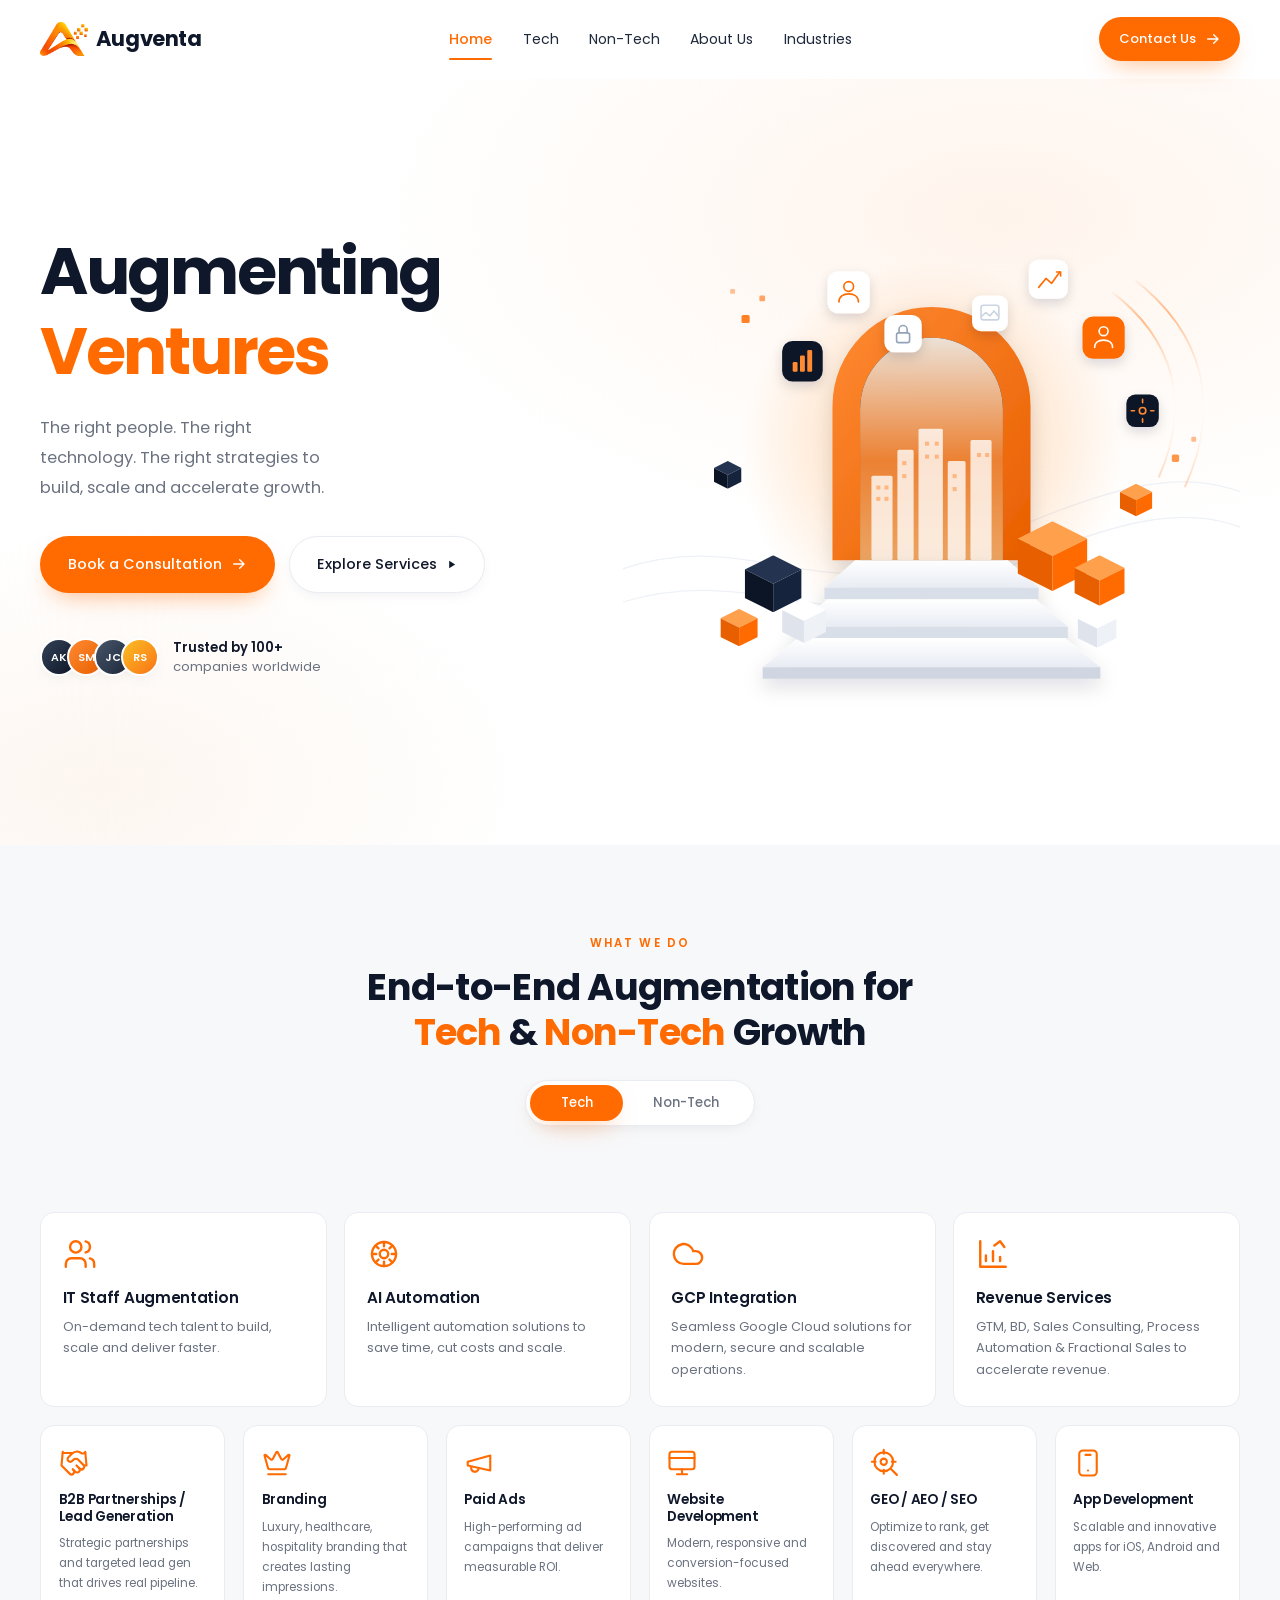
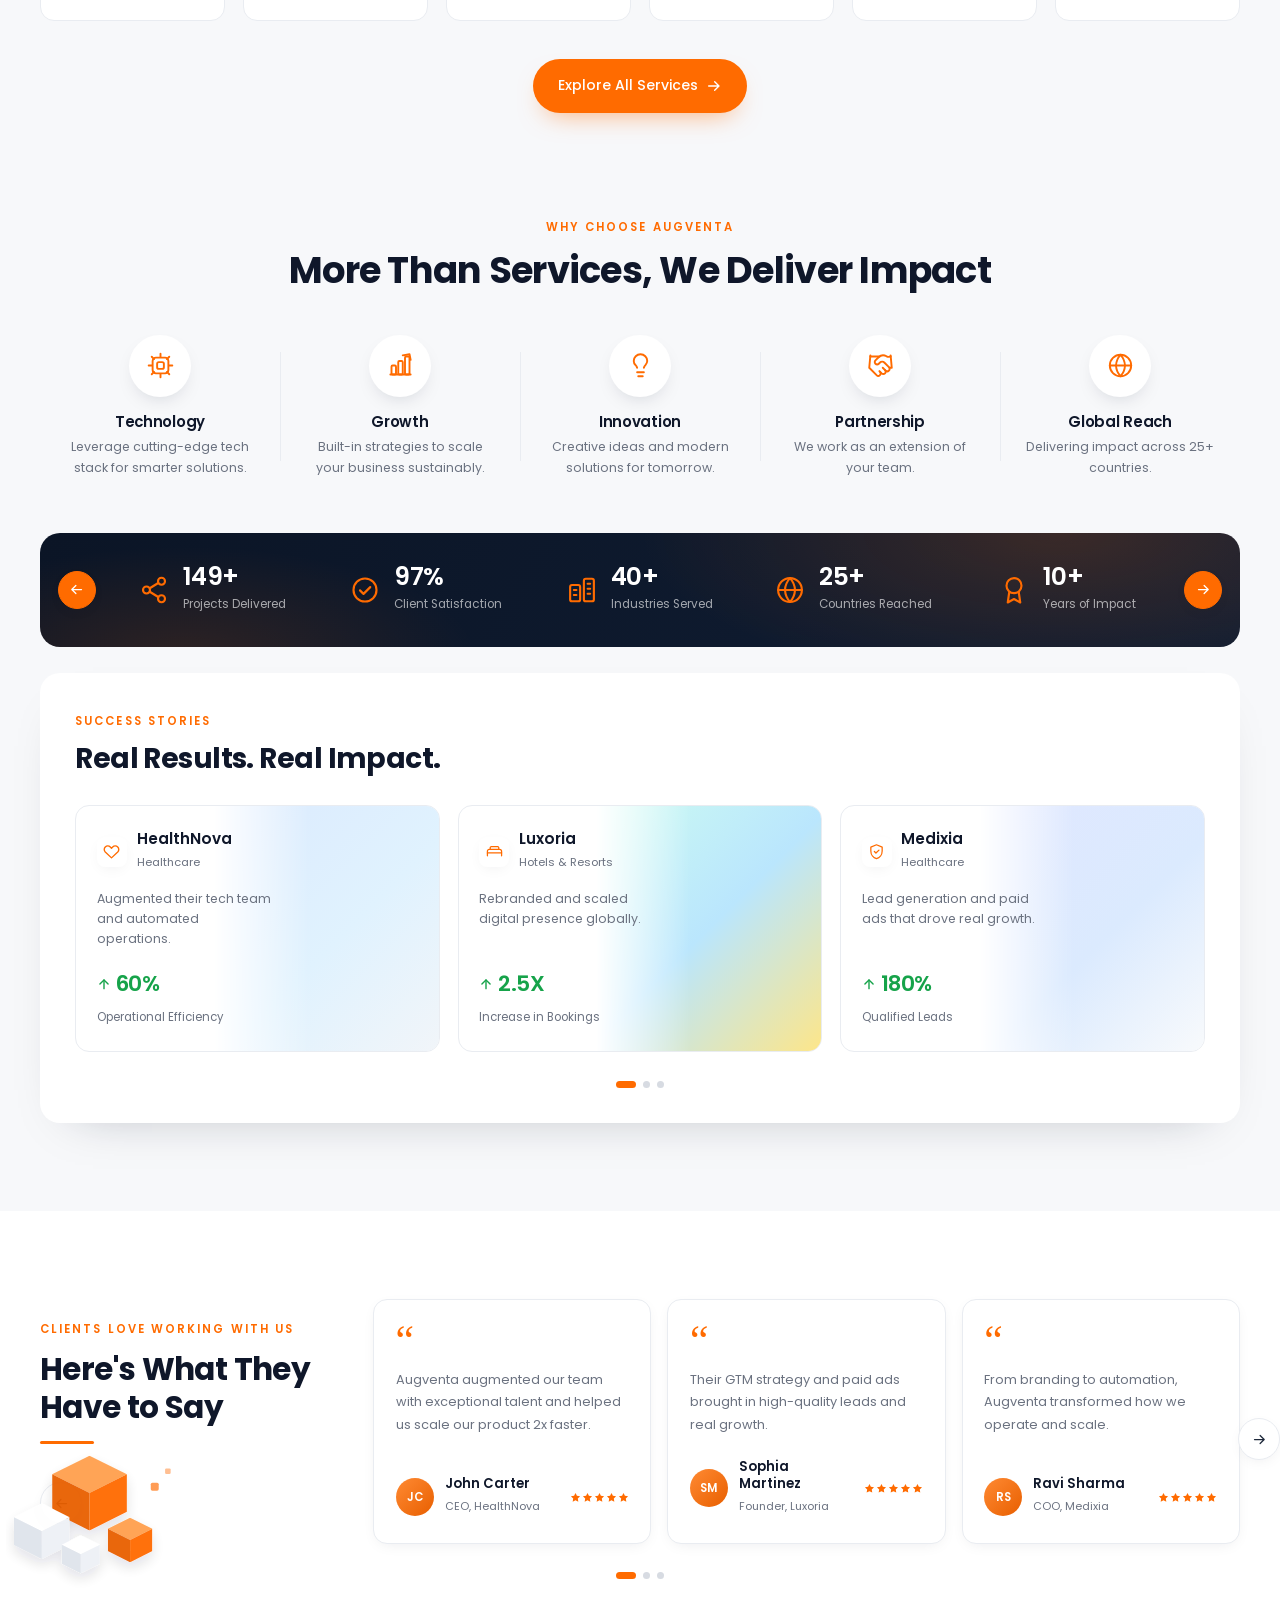
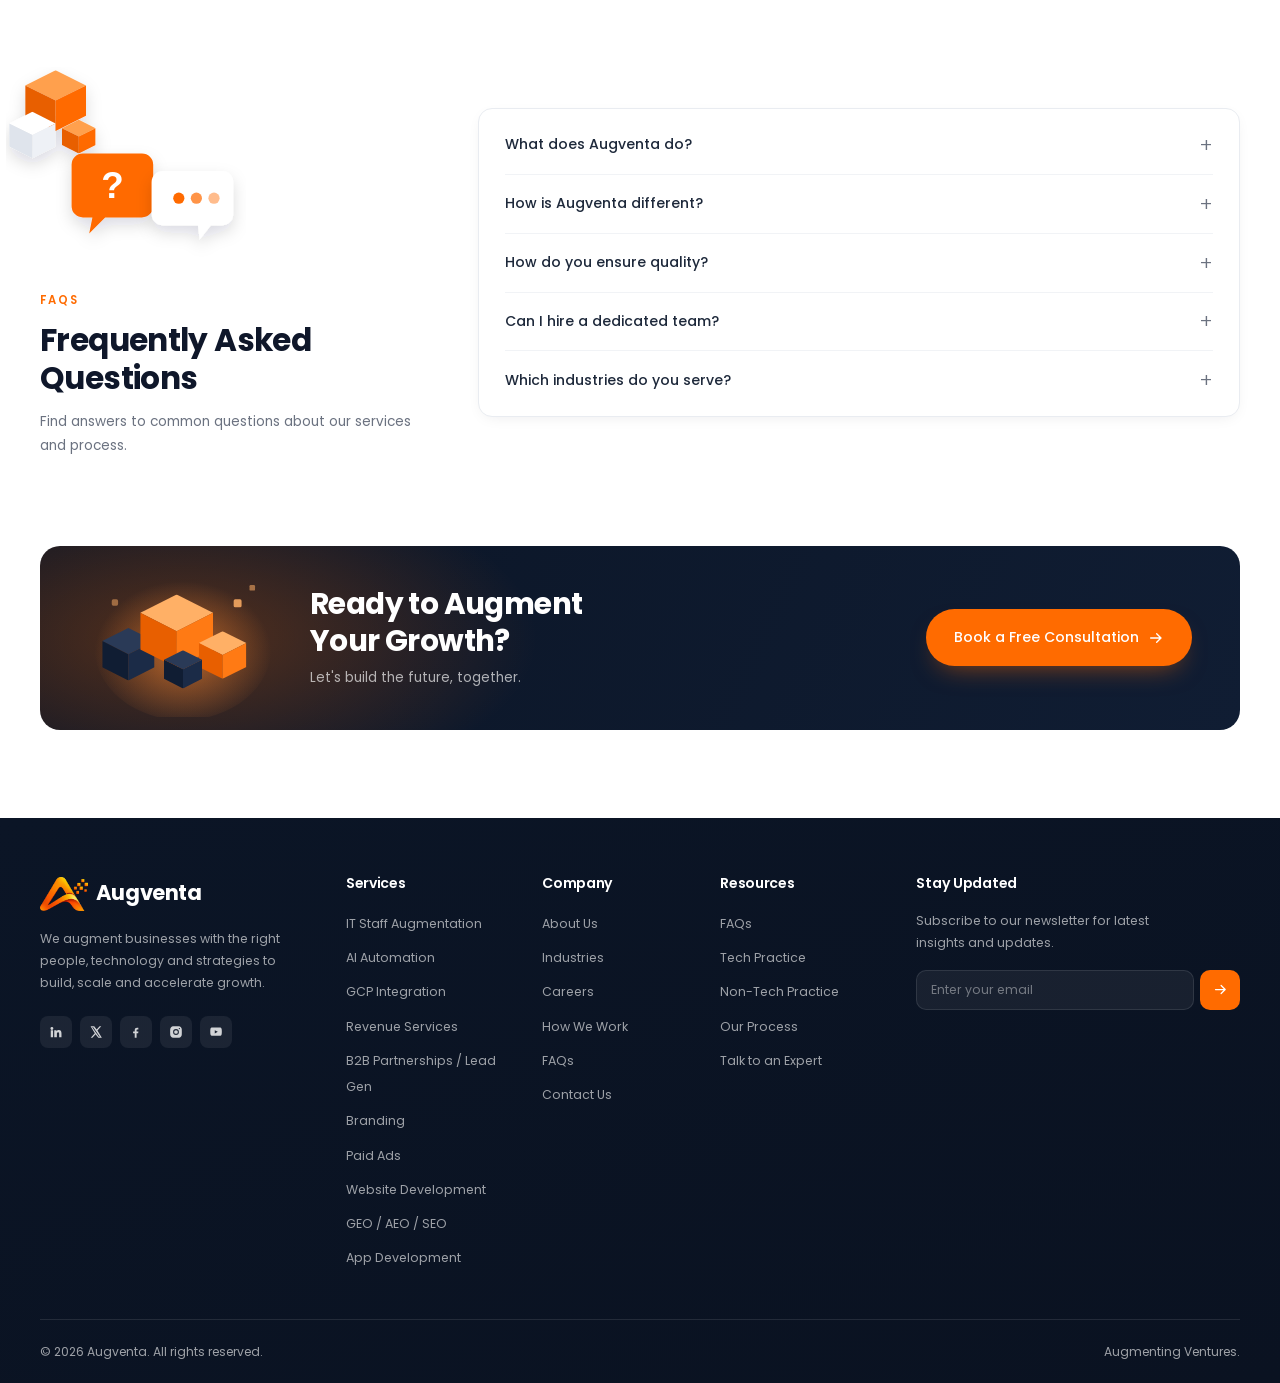
==== commit 3b0fc19e: "Use the real Augventa artwork for the logo mark Sidrah supplied the original lockup, so the hand-dra" ====
--- a/index.html
+++ b/index.html
@@ -33,13 +33,13 @@
 <meta name="twitter:description" content="The right people. The right technology. The right strategies to build, scale and accelerate growth.">
 <meta name="twitter:image" content="https://augventa.com/assets/og-image.jpg">
 
-<link rel="icon" href="assets/favicon.svg?v=20260831d" type="image/svg+xml">
-<link rel="apple-touch-icon" href="assets/favicon.svg?v=20260831d">
+<link rel="icon" href="assets/favicon.svg?v=20260831e" type="image/svg+xml">
+<link rel="apple-touch-icon" href="assets/favicon.svg?v=20260831e">
 
 <link rel="preconnect" href="https://fonts.googleapis.com">
 <link rel="preconnect" href="https://fonts.gstatic.com" crossorigin>
 <link href="https://fonts.googleapis.com/css2?family=Poppins:wght@300;400;500;600;700&display=swap" rel="stylesheet">
-<link rel="stylesheet" href="assets/style.css?v=20260831d">
+<link rel="stylesheet" href="assets/style.css?v=20260831e">
 
 <!-- Structured data: tells Google this is a real business, with real
      contact details, so it can build a knowledge panel for your name. -->
@@ -55,7 +55,7 @@
       "slogan": "Augmenting Ventures",
       "description": "Augventa augments ventures with engineering talent, AI automation and cloud integration on the technology side, and partnerships, branding, paid media, web and app development on the growth side.",
       "url": "https://augventa.com/",
-      "logo": "https://augventa.com/assets/logo.svg",
+      "logo": "https://augventa.com/assets/logo.png",
       "image": "https://augventa.com/assets/og-image.jpg",
       "email": "sidrah@augventa.com",
       "telephone": "+923324322045",
@@ -256,7 +256,7 @@
 <!-- ================= HEADER ================= -->
 <header class="header" id="siteHeader">
   <div class="wrap nav">
-    <a href="index.html" class="logo"><img src="assets/logo.svg?v=20260831d" alt="" class="logo-mark" width="38" height="38"> Augventa</a>
+    <a href="index.html" class="logo"><img src="assets/logo.png?v=20260831e" alt="" class="logo-mark" width="320" height="227"> Augventa</a>
 
     <ul class="nav-links" id="navLinks">
       <li><a href="index.html" class="on">Home</a></li>
@@ -298,7 +298,7 @@
     </div>
 
     <div class="hero-art">
-      <img src="assets/hero.svg?v=20260831d" alt="Illustration of an illuminated gateway with floating data cubes and dashboard cards" width="760" height="640">
+      <img src="assets/hero.svg?v=20260831e" alt="Illustration of an illuminated gateway with floating data cubes and dashboard cards" width="760" height="640">
     </div>
   </div>
 </section>
@@ -512,7 +512,7 @@
         <h2>Here's What They Have to Say</h2>
         <div class="rule"></div>
         <button class="arw" type="button" data-tst="prev" aria-label="Previous testimonial"><svg viewBox="0 0 24 24"><use href="#i-arrow-left"/></svg></button>
-        <img src="assets/cubes.svg?v=20260831d" alt="" class="tst-cubes">
+        <img src="assets/cubes.svg?v=20260831e" alt="" class="tst-cubes">
       </div>
 
       <div class="tst-cards reveal" id="tstCards">
@@ -568,7 +568,7 @@
 <section class="sec" id="faqs" style="padding-top:0">
   <div class="wrap faq-grid">
     <div class="faq-left reveal">
-      <img src="assets/faq-art.svg?v=20260831d" alt="" class="faq-art">
+      <img src="assets/faq-art.svg?v=20260831e" alt="" class="faq-art">
       <span class="eyebrow">FAQs</span>
       <h2>Frequently Asked Questions</h2>
       <p>Find answers to common questions about our services and process.</p>
@@ -624,7 +624,7 @@
 <section class="sec" style="padding-top:0">
   <div class="wrap">
     <div class="cta-band reveal">
-      <img src="assets/cta-art.svg?v=20260831d" alt="" class="cta-art">
+      <img src="assets/cta-art.svg?v=20260831e" alt="" class="cta-art">
       <div class="cta-copy">
         <h2>Ready to Augment<br>Your Growth?</h2>
         <p>Let's build the future, together.</p>
@@ -639,7 +639,7 @@
   <div class="wrap">
     <div class="foot-grid">
       <div>
-        <a href="index.html" class="logo"><img src="assets/logo.svg?v=20260831d" alt="" class="logo-mark" width="38" height="38"> Augventa</a>
+        <a href="index.html" class="logo"><img src="assets/logo.png?v=20260831e" alt="" class="logo-mark" width="320" height="227"> Augventa</a>
         <p>We augment businesses with the right people, technology and strategies to build, scale and accelerate growth.</p>
         <div class="socials">
           <a href="#" aria-label="LinkedIn"><svg viewBox="0 0 24 24"><use href="#i-linkedin"/></svg></a>
@@ -708,6 +708,6 @@
   </div>
 </footer>
 
-<script src="assets/script.js?v=20260831d"></script>
+<script src="assets/script.js?v=20260831e"></script>
 </body>
 </html>
--- a/assets/style.css
+++ b/assets/style.css
@@ -173,7 +173,8 @@
 .nav { display: flex; align-items: center; justify-content: space-between; height: 78px; gap: 1.5rem; }
 
 .logo { display: flex; align-items: center; gap: .5rem; font-weight: 700; font-size: 1.32rem; color: var(--ink); letter-spacing: -.02em; }
-.logo-mark { width: 38px; height: 38px; flex-shrink: 0; }
+/* The mark is the wide "A" lockup (320x227), so drive it off height. */
+.logo-mark { height: 34px; width: auto; flex-shrink: 0; }
 
 .nav-links { display: flex; align-items: center; gap: 1.9rem; }
 .nav-links > li { position: relative; }
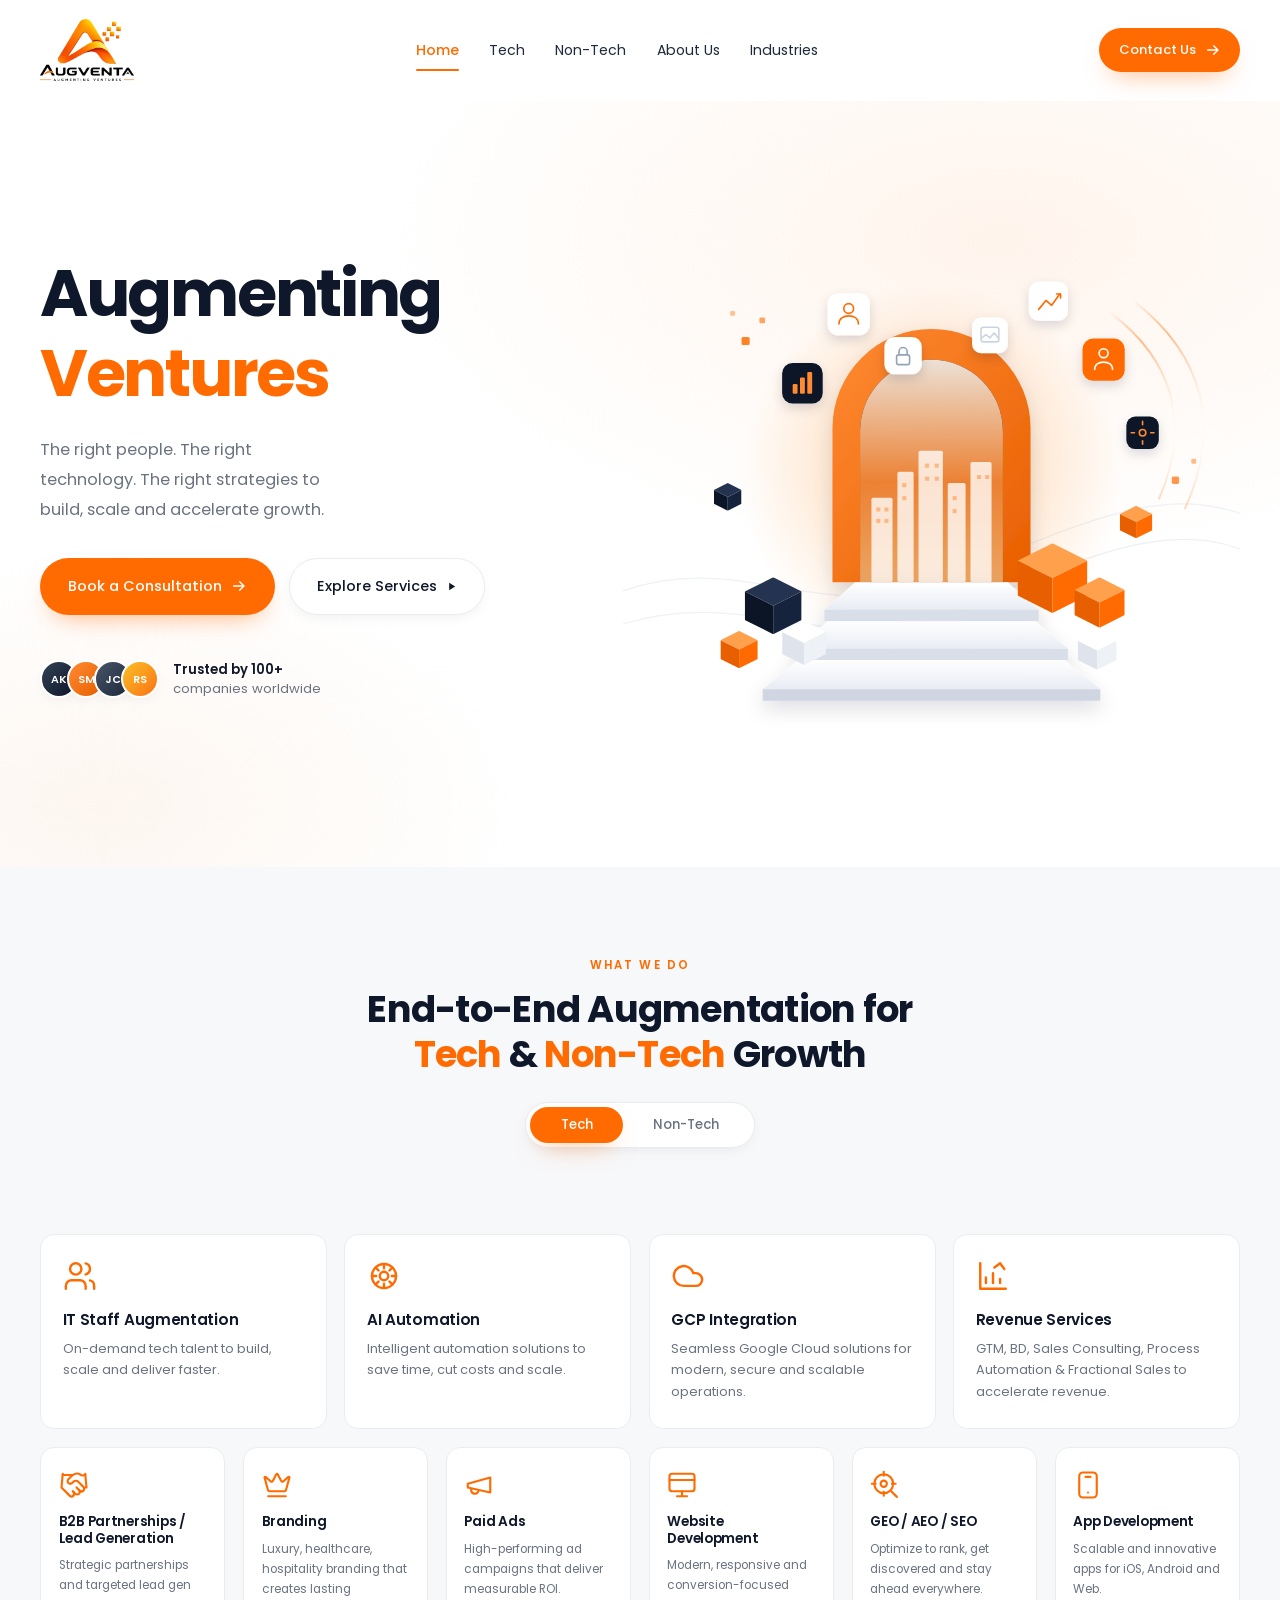
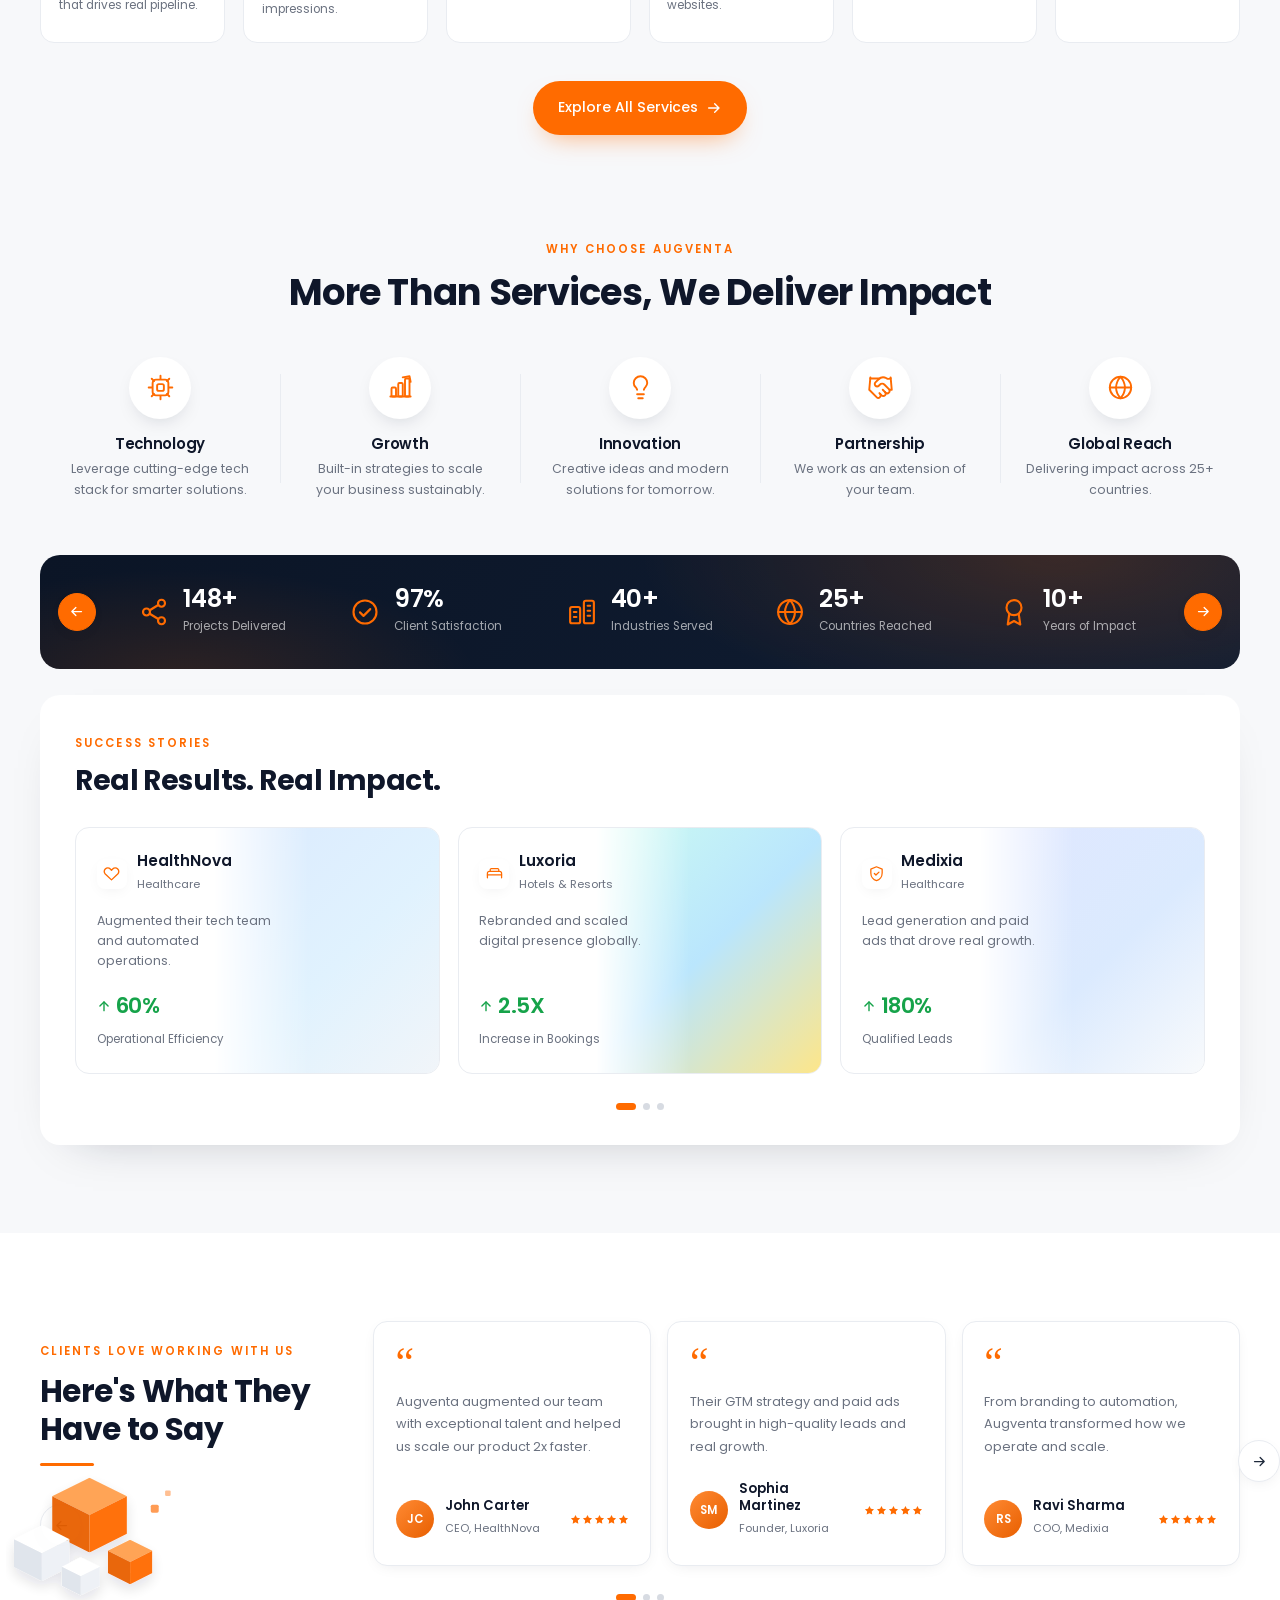
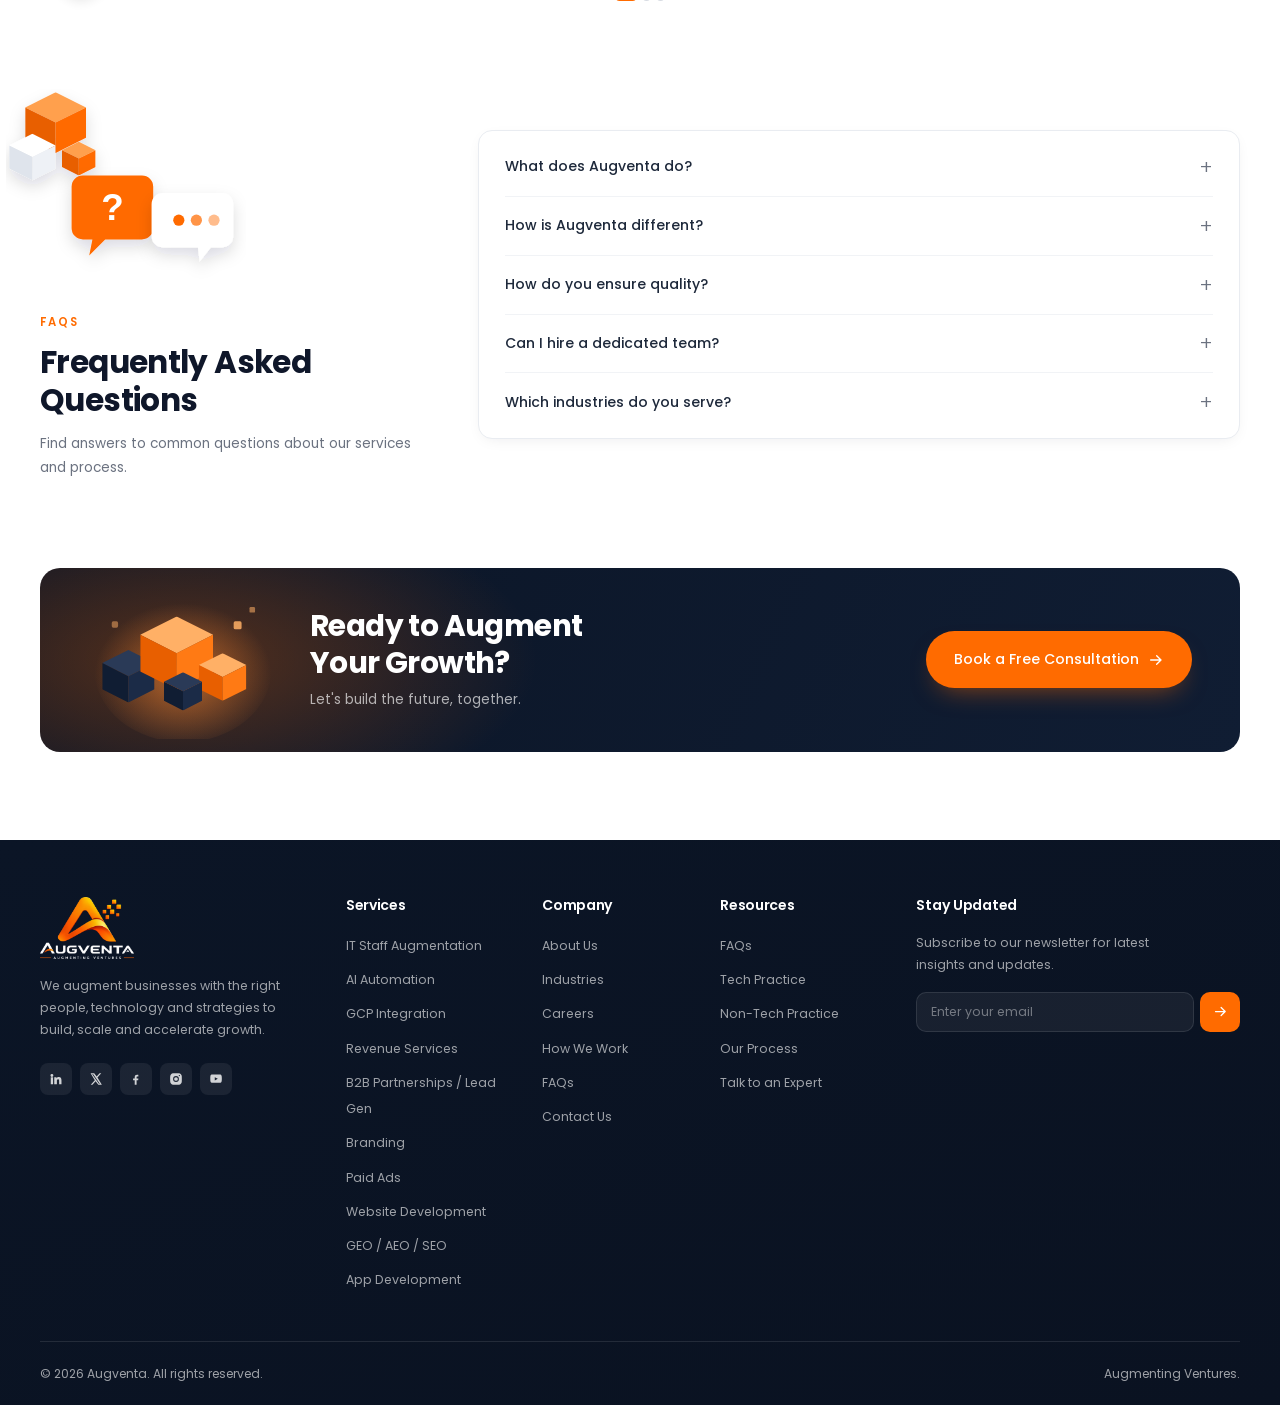
==== commit 70e5b00c: "Use the full Augventa lockup as the site logo Sidrah swapped the header logo for the complete lockup" ====
--- a/index.html
+++ b/index.html
@@ -33,13 +33,13 @@
 <meta name="twitter:description" content="The right people. The right technology. The right strategies to build, scale and accelerate growth.">
 <meta name="twitter:image" content="https://augventa.com/assets/og-image.jpg">
 
-<link rel="icon" href="assets/favicon.svg?v=20260831e" type="image/svg+xml">
-<link rel="apple-touch-icon" href="assets/favicon.svg?v=20260831e">
+<link rel="icon" href="assets/favicon.svg?v=20260901a" type="image/svg+xml">
+<link rel="apple-touch-icon" href="assets/favicon.svg?v=20260901a">
 
 <link rel="preconnect" href="https://fonts.googleapis.com">
 <link rel="preconnect" href="https://fonts.gstatic.com" crossorigin>
 <link href="https://fonts.googleapis.com/css2?family=Poppins:wght@300;400;500;600;700&display=swap" rel="stylesheet">
-<link rel="stylesheet" href="assets/style.css?v=20260831e">
+<link rel="stylesheet" href="assets/style.css?v=20260901a">
 
 <!-- Structured data: tells Google this is a real business, with real
      contact details, so it can build a knowledge panel for your name. -->
@@ -55,7 +55,7 @@
       "slogan": "Augmenting Ventures",
       "description": "Augventa augments ventures with engineering talent, AI automation and cloud integration on the technology side, and partnerships, branding, paid media, web and app development on the growth side.",
       "url": "https://augventa.com/",
-      "logo": "https://augventa.com/assets/logo.png",
+      "logo": "https://augventa.com/assets/logo-full.png",
       "image": "https://augventa.com/assets/og-image.jpg",
       "email": "sidrah@augventa.com",
       "telephone": "+923324322045",
@@ -256,7 +256,7 @@
 <!-- ================= HEADER ================= -->
 <header class="header" id="siteHeader">
   <div class="wrap nav">
-    <a href="index.html" class="logo"><img src="assets/logo.png?v=20260831e" alt="" class="logo-mark" width="320" height="227"> Augventa</a>
+    <a href="index.html" class="logo" aria-label="Augventa — Augmenting Ventures"><img src="assets/logo-full.png?v=20260901a" alt="Augventa" class="logo-mark" width="620" height="408"></a>
 
     <ul class="nav-links" id="navLinks">
       <li><a href="index.html" class="on">Home</a></li>
@@ -298,7 +298,7 @@
     </div>
 
     <div class="hero-art">
-      <img src="assets/hero.svg?v=20260831e" alt="Illustration of an illuminated gateway with floating data cubes and dashboard cards" width="760" height="640">
+      <img src="assets/hero.svg?v=20260901a" alt="Illustration of an illuminated gateway with floating data cubes and dashboard cards" width="760" height="640">
     </div>
   </div>
 </section>
@@ -512,7 +512,7 @@
         <h2>Here's What They Have to Say</h2>
         <div class="rule"></div>
         <button class="arw" type="button" data-tst="prev" aria-label="Previous testimonial"><svg viewBox="0 0 24 24"><use href="#i-arrow-left"/></svg></button>
-        <img src="assets/cubes.svg?v=20260831e" alt="" class="tst-cubes">
+        <img src="assets/cubes.svg?v=20260901a" alt="" class="tst-cubes">
       </div>
 
       <div class="tst-cards reveal" id="tstCards">
@@ -568,7 +568,7 @@
 <section class="sec" id="faqs" style="padding-top:0">
   <div class="wrap faq-grid">
     <div class="faq-left reveal">
-      <img src="assets/faq-art.svg?v=20260831e" alt="" class="faq-art">
+      <img src="assets/faq-art.svg?v=20260901a" alt="" class="faq-art">
       <span class="eyebrow">FAQs</span>
       <h2>Frequently Asked Questions</h2>
       <p>Find answers to common questions about our services and process.</p>
@@ -624,7 +624,7 @@
 <section class="sec" style="padding-top:0">
   <div class="wrap">
     <div class="cta-band reveal">
-      <img src="assets/cta-art.svg?v=20260831e" alt="" class="cta-art">
+      <img src="assets/cta-art.svg?v=20260901a" alt="" class="cta-art">
       <div class="cta-copy">
         <h2>Ready to Augment<br>Your Growth?</h2>
         <p>Let's build the future, together.</p>
@@ -639,7 +639,7 @@
   <div class="wrap">
     <div class="foot-grid">
       <div>
-        <a href="index.html" class="logo"><img src="assets/logo.png?v=20260831e" alt="" class="logo-mark" width="320" height="227"> Augventa</a>
+        <a href="index.html" class="logo" aria-label="Augventa — Augmenting Ventures"><img src="assets/logo-full-light.png?v=20260901a" alt="Augventa" class="logo-mark" width="620" height="408"></a>
         <p>We augment businesses with the right people, technology and strategies to build, scale and accelerate growth.</p>
         <div class="socials">
           <a href="#" aria-label="LinkedIn"><svg viewBox="0 0 24 24"><use href="#i-linkedin"/></svg></a>
@@ -708,6 +708,6 @@
   </div>
 </footer>
 
-<script src="assets/script.js?v=20260831e"></script>
+<script src="assets/script.js?v=20260901a"></script>
 </body>
 </html>
--- a/assets/style.css
+++ b/assets/style.css
@@ -54,7 +54,7 @@
    2. RESET / BASE
    ------------------------------------------------------------ */
 *, *::before, *::after { margin: 0; padding: 0; box-sizing: border-box; }
-html { scroll-behavior: smooth; scroll-padding-top: 90px; }
+html { scroll-behavior: smooth; scroll-padding-top: 112px; }
 body {
   font-family: var(--font);
   font-size: 15px;
@@ -170,11 +170,12 @@
 }
 .header.stuck { border-color: var(--line); box-shadow: 0 6px 22px -18px rgba(15,23,42,.5); }
 
-.nav { display: flex; align-items: center; justify-content: space-between; height: 78px; gap: 1.5rem; }
+/* Tall enough to give the stacked lockup room to be legible. */
+.nav { display: flex; align-items: center; justify-content: space-between; height: 100px; gap: 1.5rem; }
 
 .logo { display: flex; align-items: center; gap: .5rem; font-weight: 700; font-size: 1.32rem; color: var(--ink); letter-spacing: -.02em; }
-/* The mark is the wide "A" lockup (320x227), so drive it off height. */
-.logo-mark { height: 34px; width: auto; flex-shrink: 0; }
+/* The full lockup is landscape (620x408), so drive it off height. */
+.logo-mark { height: 62px; width: auto; flex-shrink: 0; }
 
 .nav-links { display: flex; align-items: center; gap: 1.9rem; }
 .nav-links > li { position: relative; }
@@ -773,13 +774,15 @@
 }
 
 @media (max-width: 980px) {
+  .nav { height: 88px; }
+  .logo-mark { height: 52px; }
   .burger { display: block; }
   .nav-links {
-    position: absolute; top: 78px; left: 0; right: 0;
+    position: absolute; top: 88px; left: 0; right: 0;
     background: #fff; border-bottom: 1px solid var(--line);
     flex-direction: column; align-items: stretch; gap: 0;
     padding: .5rem 1.25rem 1.4rem;
-    max-height: calc(100vh - 78px); overflow-y: auto;
+    max-height: calc(100vh - 88px); overflow-y: auto;
     box-shadow: var(--sh);
     display: none;
   }
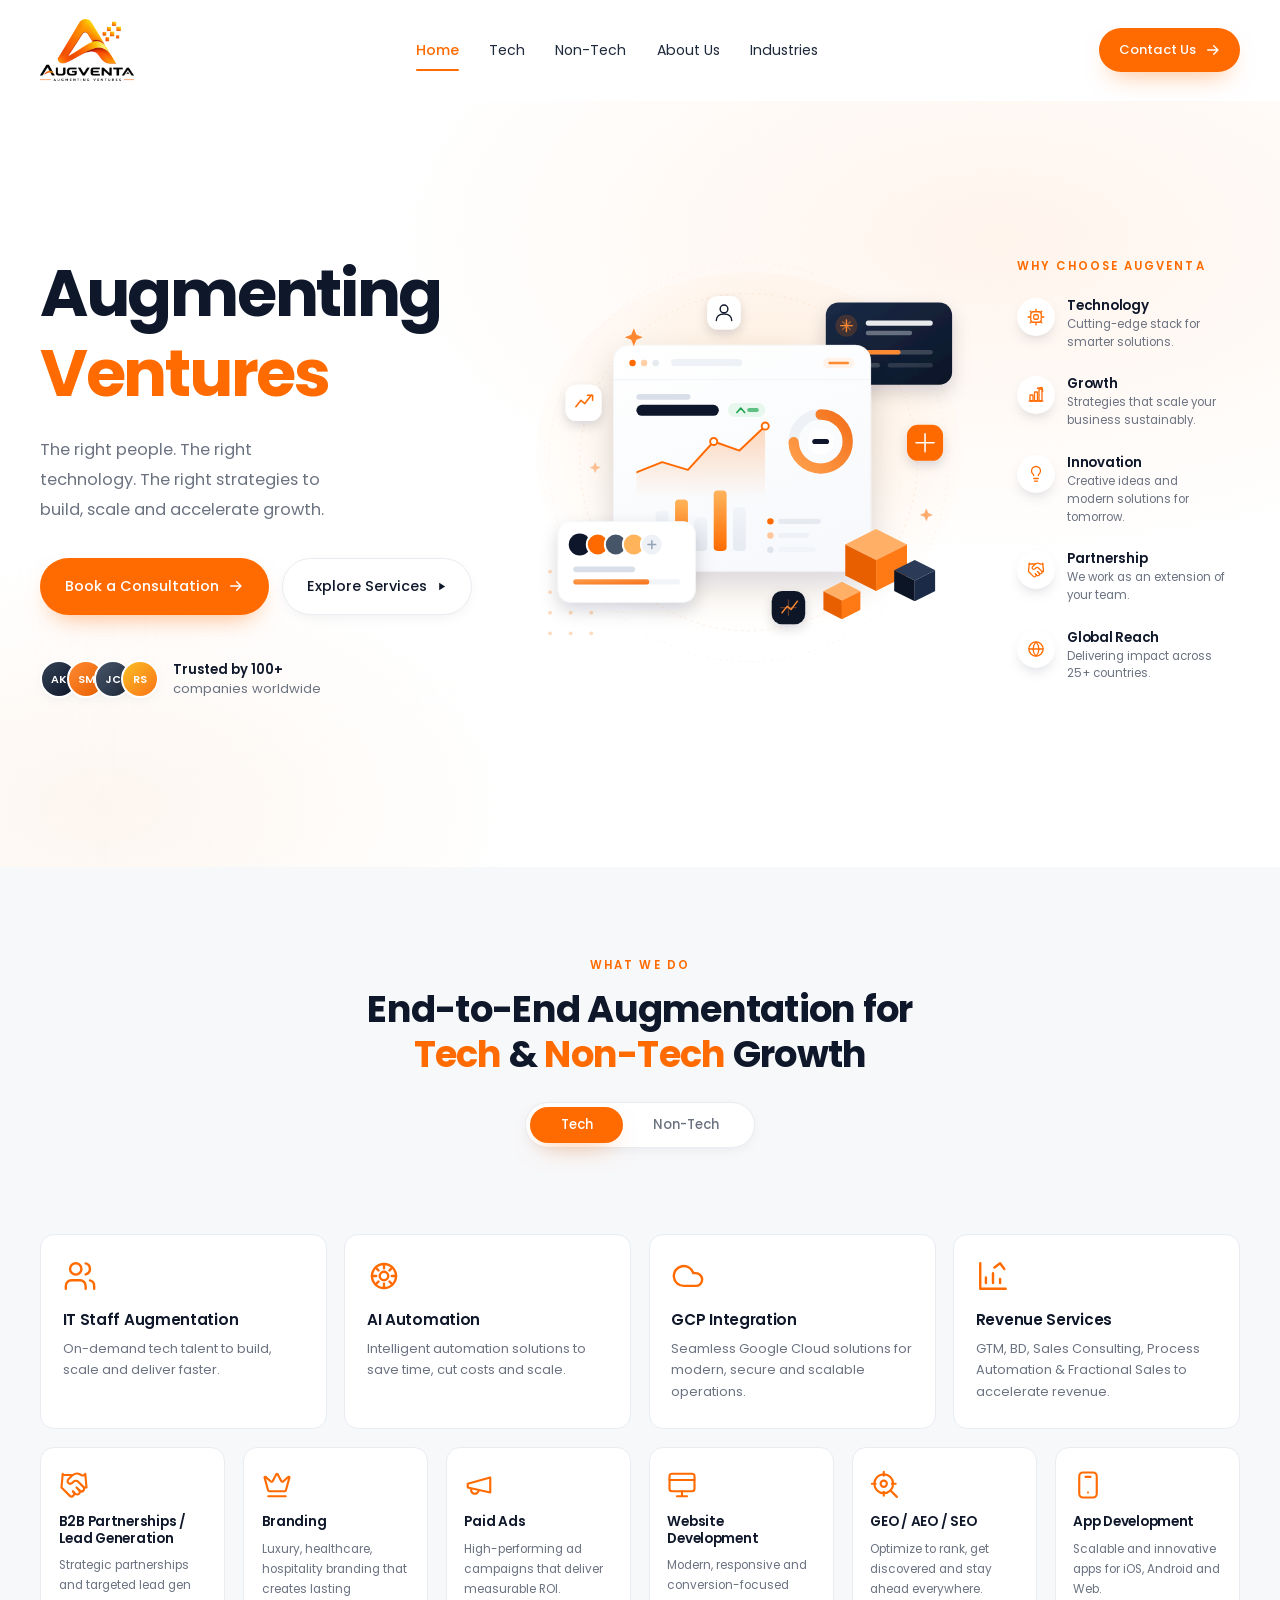
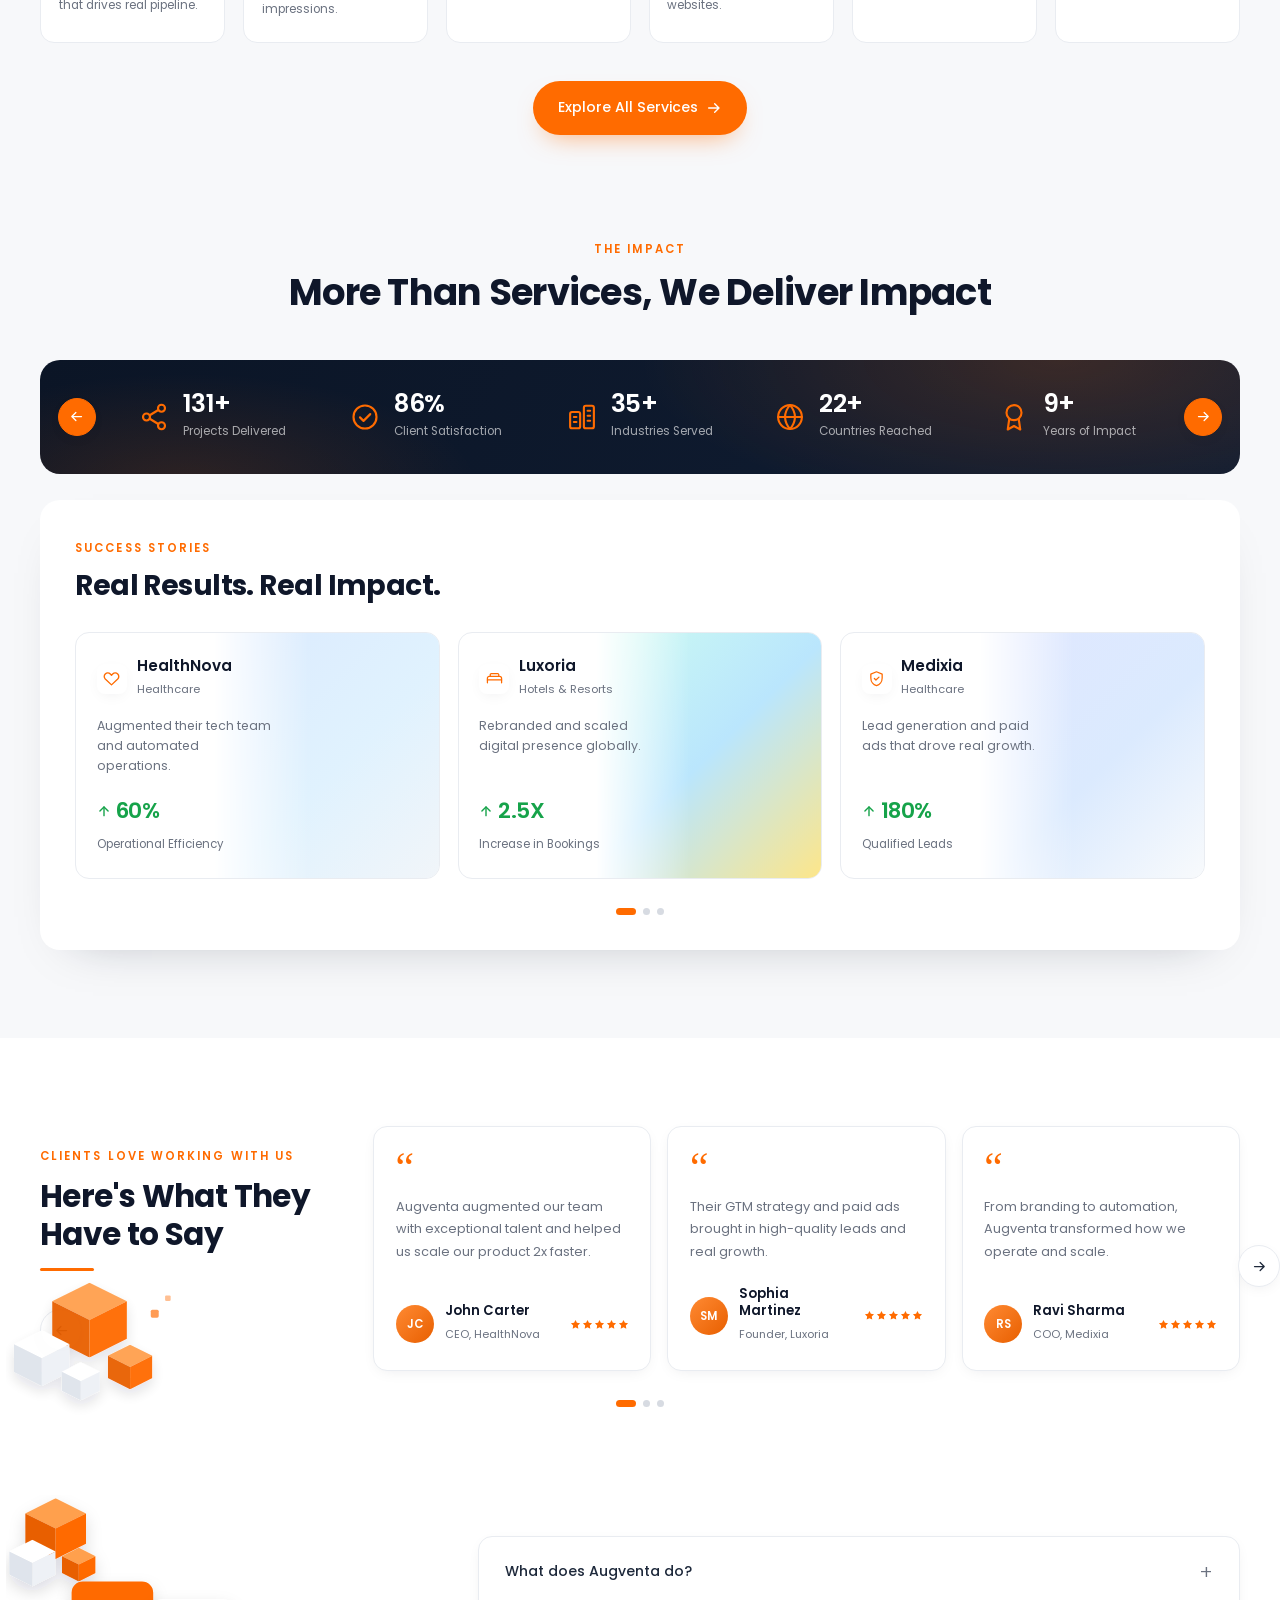
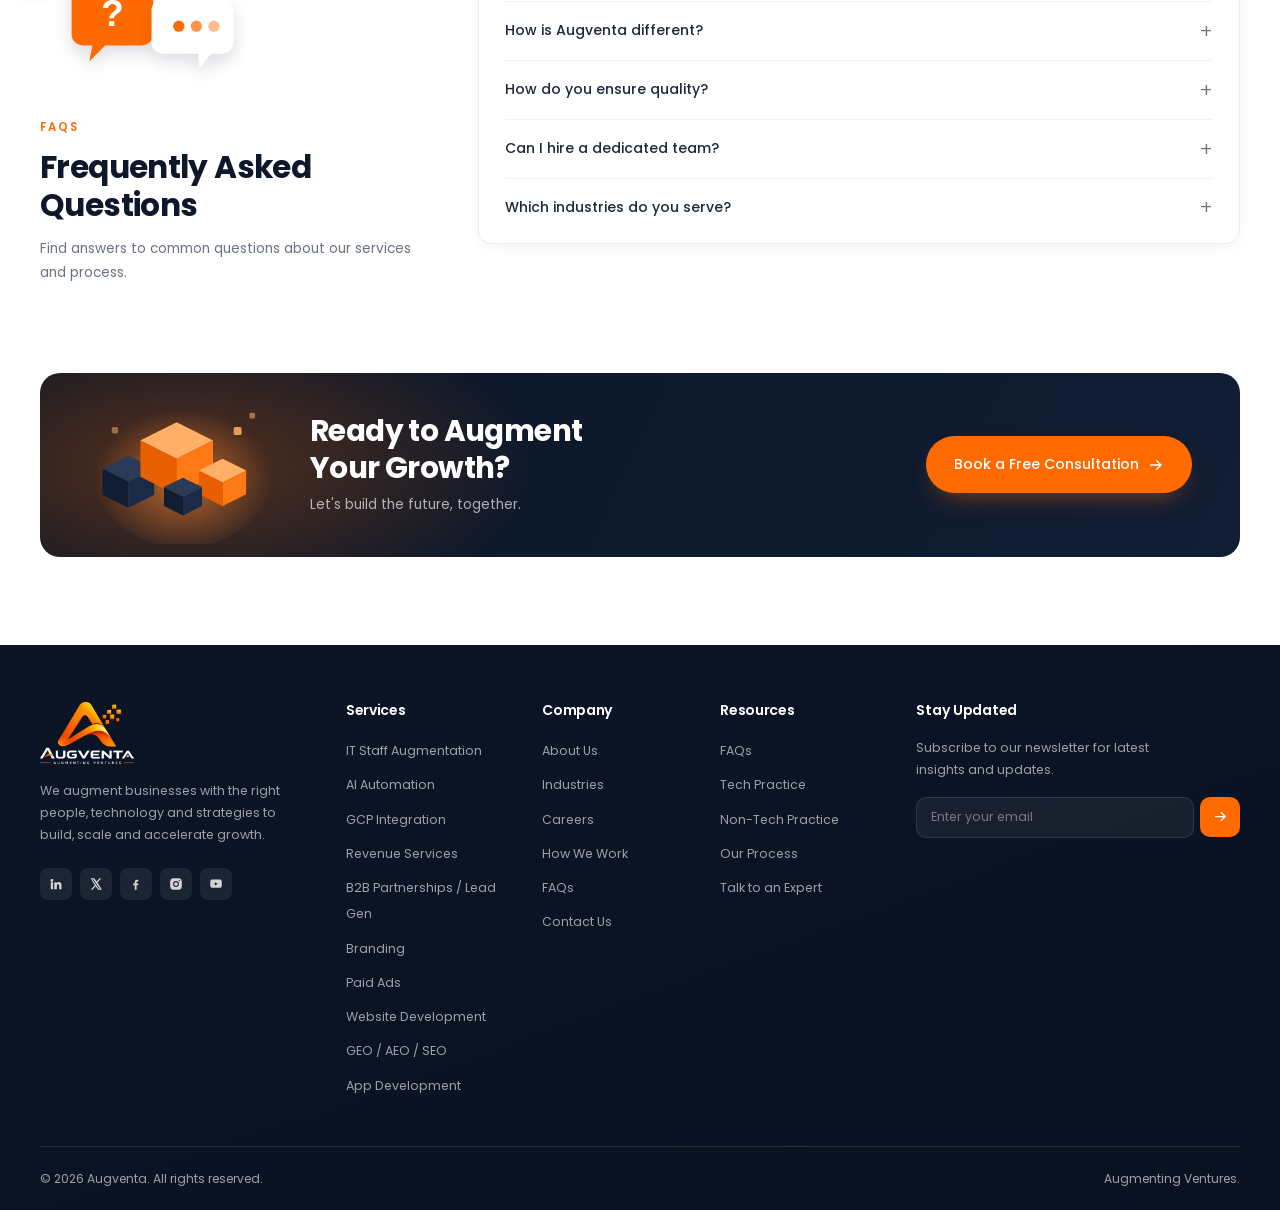
==== commit bf47da5b: "Move the five reasons into the hero, redraw the illustration, drop the team section Three changes Si" ====
--- a/index.html
+++ b/index.html
@@ -33,13 +33,13 @@
 <meta name="twitter:description" content="The right people. The right technology. The right strategies to build, scale and accelerate growth.">
 <meta name="twitter:image" content="https://augventa.com/assets/og-image.jpg">
 
-<link rel="icon" href="assets/favicon.svg?v=20260901a" type="image/svg+xml">
-<link rel="apple-touch-icon" href="assets/favicon.svg?v=20260901a">
+<link rel="icon" href="assets/favicon.svg?v=20260901b" type="image/svg+xml">
+<link rel="apple-touch-icon" href="assets/favicon.svg?v=20260901b">
 
 <link rel="preconnect" href="https://fonts.googleapis.com">
 <link rel="preconnect" href="https://fonts.gstatic.com" crossorigin>
 <link href="https://fonts.googleapis.com/css2?family=Poppins:wght@300;400;500;600;700&display=swap" rel="stylesheet">
-<link rel="stylesheet" href="assets/style.css?v=20260901a">
+<link rel="stylesheet" href="assets/style.css?v=20260901b">
 
 <!-- Structured data: tells Google this is a real business, with real
      contact details, so it can build a knowledge panel for your name. -->
@@ -256,7 +256,7 @@
 <!-- ================= HEADER ================= -->
 <header class="header" id="siteHeader">
   <div class="wrap nav">
-    <a href="index.html" class="logo" aria-label="Augventa — Augmenting Ventures"><img src="assets/logo-full.png?v=20260901a" alt="Augventa" class="logo-mark" width="620" height="408"></a>
+    <a href="index.html" class="logo" aria-label="Augventa — Augmenting Ventures"><img src="assets/logo-full.png?v=20260901b" alt="Augventa" class="logo-mark" width="620" height="408"></a>
 
     <ul class="nav-links" id="navLinks">
       <li><a href="index.html" class="on">Home</a></li>
@@ -298,7 +298,32 @@
     </div>
 
     <div class="hero-art">
-      <img src="assets/hero.svg?v=20260901a" alt="Illustration of an illuminated gateway with floating data cubes and dashboard cards" width="760" height="640">
+      <img src="assets/hero.svg?v=20260901b" alt="Illustration of an analytics dashboard with a growth chart, an automation panel and a team card" width="700" height="640">
+    </div>
+
+    <!-- Why choose Augventa — sits alongside the illustration -->
+    <div class="hero-rail">
+      <span class="eyebrow">Why choose Augventa</span>
+      <div class="rail-item">
+        <span class="rail-ico"><svg viewBox="0 0 24 24"><use href="#i-tech"/></svg></span>
+        <div><h3>Technology</h3><p>Cutting-edge stack for smarter solutions.</p></div>
+      </div>
+      <div class="rail-item">
+        <span class="rail-ico"><svg viewBox="0 0 24 24"><use href="#i-growth"/></svg></span>
+        <div><h3>Growth</h3><p>Strategies that scale your business sustainably.</p></div>
+      </div>
+      <div class="rail-item">
+        <span class="rail-ico"><svg viewBox="0 0 24 24"><use href="#i-idea"/></svg></span>
+        <div><h3>Innovation</h3><p>Creative ideas and modern solutions for tomorrow.</p></div>
+      </div>
+      <div class="rail-item">
+        <span class="rail-ico"><svg viewBox="0 0 24 24"><use href="#i-partners"/></svg></span>
+        <div><h3>Partnership</h3><p>We work as an extension of your team.</p></div>
+      </div>
+      <div class="rail-item">
+        <span class="rail-ico"><svg viewBox="0 0 24 24"><use href="#i-globe"/></svg></span>
+        <div><h3>Global Reach</h3><p>Delivering impact across 25+ countries.</p></div>
+      </div>
     </div>
   </div>
 </section>
@@ -379,40 +404,13 @@
   </div>
 </section>
 
-<!-- ================= WHY CHOOSE + STATS + CASE STUDIES ================= -->
+<!-- ================= IMPACT + CASE STUDIES =================
+     The five "why choose us" points now live beside the hero illustration. -->
 <section class="sec sec-gray" style="padding-top:1rem" id="why">
   <div class="wrap">
-    <div class="sec-head reveal" style="margin-bottom:0">
-      <span class="eyebrow">Why choose Augventa</span>
+    <div class="sec-head reveal">
+      <span class="eyebrow">The impact</span>
       <h2>More Than Services, We Deliver Impact</h2>
-    </div>
-
-    <div class="why-row reveal">
-      <div class="why-item">
-        <div class="why-ico"><svg viewBox="0 0 24 24"><use href="#i-tech"/></svg></div>
-        <h3>Technology</h3>
-        <p>Leverage cutting-edge tech stack for smarter solutions.</p>
-      </div>
-      <div class="why-item">
-        <div class="why-ico"><svg viewBox="0 0 24 24"><use href="#i-growth"/></svg></div>
-        <h3>Growth</h3>
-        <p>Built-in strategies to scale your business sustainably.</p>
-      </div>
-      <div class="why-item">
-        <div class="why-ico"><svg viewBox="0 0 24 24"><use href="#i-idea"/></svg></div>
-        <h3>Innovation</h3>
-        <p>Creative ideas and modern solutions for tomorrow.</p>
-      </div>
-      <div class="why-item">
-        <div class="why-ico"><svg viewBox="0 0 24 24"><use href="#i-partners"/></svg></div>
-        <h3>Partnership</h3>
-        <p>We work as an extension of your team.</p>
-      </div>
-      <div class="why-item">
-        <div class="why-ico"><svg viewBox="0 0 24 24"><use href="#i-globe"/></svg></div>
-        <h3>Global Reach</h3>
-        <p>Delivering impact across 25+ countries.</p>
-      </div>
     </div>
 
     <!-- ⚠️ Placeholder figures — replace with your real numbers before launch. -->
@@ -512,7 +510,7 @@
         <h2>Here's What They Have to Say</h2>
         <div class="rule"></div>
         <button class="arw" type="button" data-tst="prev" aria-label="Previous testimonial"><svg viewBox="0 0 24 24"><use href="#i-arrow-left"/></svg></button>
-        <img src="assets/cubes.svg?v=20260901a" alt="" class="tst-cubes">
+        <img src="assets/cubes.svg?v=20260901b" alt="" class="tst-cubes">
       </div>
 
       <div class="tst-cards reveal" id="tstCards">
@@ -568,7 +566,7 @@
 <section class="sec" id="faqs" style="padding-top:0">
   <div class="wrap faq-grid">
     <div class="faq-left reveal">
-      <img src="assets/faq-art.svg?v=20260901a" alt="" class="faq-art">
+      <img src="assets/faq-art.svg?v=20260901b" alt="" class="faq-art">
       <span class="eyebrow">FAQs</span>
       <h2>Frequently Asked Questions</h2>
       <p>Find answers to common questions about our services and process.</p>
@@ -624,7 +622,7 @@
 <section class="sec" style="padding-top:0">
   <div class="wrap">
     <div class="cta-band reveal">
-      <img src="assets/cta-art.svg?v=20260901a" alt="" class="cta-art">
+      <img src="assets/cta-art.svg?v=20260901b" alt="" class="cta-art">
       <div class="cta-copy">
         <h2>Ready to Augment<br>Your Growth?</h2>
         <p>Let's build the future, together.</p>
@@ -639,7 +637,7 @@
   <div class="wrap">
     <div class="foot-grid">
       <div>
-        <a href="index.html" class="logo" aria-label="Augventa — Augmenting Ventures"><img src="assets/logo-full-light.png?v=20260901a" alt="Augventa" class="logo-mark" width="620" height="408"></a>
+        <a href="index.html" class="logo" aria-label="Augventa — Augmenting Ventures"><img src="assets/logo-full-light.png?v=20260901b" alt="Augventa" class="logo-mark" width="620" height="408"></a>
         <p>We augment businesses with the right people, technology and strategies to build, scale and accelerate growth.</p>
         <div class="socials">
           <a href="#" aria-label="LinkedIn"><svg viewBox="0 0 24 24"><use href="#i-linkedin"/></svg></a>
@@ -708,6 +706,6 @@
   </div>
 </footer>
 
-<script src="assets/script.js?v=20260901a"></script>
+<script src="assets/script.js?v=20260901b"></script>
 </body>
 </html>
--- a/assets/style.css
+++ b/assets/style.css
@@ -214,13 +214,14 @@
     radial-gradient(700px 420px at 8% 92%, #fdf6f0 0%, rgba(255,255,255,0) 60%),
     #ffffff;
 }
-.hero-grid { display: grid; grid-template-columns: 1fr 1.12fr; gap: 2rem; align-items: center; }
+/* copy | illustration | "why choose us" rail */
+.hero-grid { display: grid; grid-template-columns: 1.15fr 1.14fr .6fr; gap: 1.8rem; align-items: center; }
 
 .hero h1 { margin-bottom: 1.4rem; }
 .hero h1 .orange { display: block; }
 .hero-sub { font-size: 1.02rem; line-height: 1.85; max-width: 30ch; margin-bottom: 2rem; color: var(--body); }
 .hero-actions { display: flex; flex-wrap: wrap; gap: .85rem; }
-.hero-actions .btn { padding: .95rem 1.7rem; font-size: .9rem; }
+.hero-actions .btn { padding: .95rem 1.5rem; font-size: .9rem; }
 
 .hero-trust { display: flex; align-items: center; gap: .9rem; margin-top: 2.8rem; }
 .avatar-stack { display: flex; }
@@ -241,6 +242,25 @@
 
 .hero-art { position: relative; }
 .hero-art img { width: 100%; }
+
+/* ---------- Hero rail: the five reasons, beside the illustration ---------- */
+.hero-rail { display: grid; gap: .15rem; align-content: center; }
+.hero-rail .eyebrow { margin-bottom: .5rem; padding-left: .9rem; }
+.rail-item {
+  display: flex; align-items: flex-start; gap: .75rem;
+  padding: .7rem .9rem; border-radius: 14px;
+  transition: background .2s ease, box-shadow .2s ease, transform .2s ease;
+}
+.rail-item:hover { background: #fff; box-shadow: var(--sh-sm); transform: translateY(-2px); }
+.rail-ico {
+  width: 38px; height: 38px; flex-shrink: 0;
+  border-radius: 50%; background: #fff; color: var(--brand);
+  display: grid; place-items: center;
+  box-shadow: 0 6px 16px -8px rgba(15,23,42,.35);
+}
+.rail-ico svg { width: 18px; height: 18px; }
+.rail-item h3 { font-size: .84rem; font-weight: 600; margin-bottom: .1rem; }
+.rail-item p { font-size: .72rem; line-height: 1.55; }
 
 /* ------------------------------------------------------------
    6. WHAT WE DO — service cards + tech / non-tech toggle
@@ -288,34 +308,10 @@
 .svc-grid.hide { display: none; }
 
 /* ------------------------------------------------------------
-   7. WHY CHOOSE — five column strip with dividers
-   ------------------------------------------------------------ */
-.why-row {
-  display: grid; grid-template-columns: repeat(5, 1fr);
-  margin-top: 2.6rem;
-}
-.why-item { text-align: center; padding: 0 1.4rem; position: relative; }
-.why-item + .why-item::before {
-  content: ''; position: absolute; left: 0; top: 12%; bottom: 12%;
-  width: 1px; background: var(--line);
-}
-.why-ico {
-  width: 62px; height: 62px; margin: 0 auto 1rem;
-  border-radius: 50%; background: #fff;
-  display: grid; place-items: center;
-  color: var(--brand);
-  box-shadow: 0 8px 22px -12px rgba(15,23,42,.28);
-}
-.why-ico svg { width: 27px; height: 27px; }
-.why-item h3 { font-size: .93rem; font-weight: 600; margin-bottom: .4rem; }
-.why-item p { font-size: .78rem; line-height: 1.65; }
-
-/* ------------------------------------------------------------
-   8. STATS BAR (dark, with carousel arrows)
+   7. STATS BAR (dark, with carousel arrows)
    ------------------------------------------------------------ */
 .stats-bar {
   position: relative;
-  margin-top: 3.4rem;
   background:
     radial-gradient(600px 220px at 85% 0%, rgba(255,107,0,.18), transparent 70%),
     linear-gradient(120deg, var(--dark) 0%, var(--dark-2) 100%);
@@ -764,6 +760,26 @@
 /* ------------------------------------------------------------
    18. RESPONSIVE
    ------------------------------------------------------------ */
+/* Below this the wrap has no side room left for the decorative art to
+   bleed into, so pull it back inside. */
+@media (max-width: 1260px) {
+  .faq-art { margin-left: 0; }
+  .tst-cubes { left: 0; }
+}
+
+/* The rail cannot hold a column below this, so it drops under the hero
+   and lays the five reasons out in a row instead. */
+@media (max-width: 1180px) {
+  .hero-grid { grid-template-columns: 1fr 1.1fr; }
+  .hero-rail {
+    grid-column: 1 / -1;
+    grid-template-columns: repeat(5, 1fr);
+    gap: .4rem; margin-top: 1rem;
+  }
+  .hero-rail .eyebrow { grid-column: 1 / -1; text-align: center; padding-left: 0; }
+  .rail-item { flex-direction: column; align-items: center; text-align: center; gap: .55rem; }
+}
+
 @media (max-width: 1100px) {
   .svc-grid.g6 { grid-template-columns: repeat(3, 1fr); }
   .foot-grid { grid-template-columns: 1.4fr 1fr 1fr; row-gap: 2.4rem; }
@@ -797,8 +813,7 @@
   .hero-sub { max-width: 46ch; }
 
   .svc-grid.g4 { grid-template-columns: repeat(2, 1fr); }
-  .why-row { grid-template-columns: repeat(3, 1fr); row-gap: 2.4rem; }
-  .why-item + .why-item::before { display: none; }
+  .hero-rail { grid-template-columns: repeat(3, 1fr); row-gap: 1rem; }
   .stats-bar { padding: 1.8rem 1.4rem; }
   .stats-track { grid-template-columns: repeat(3, 1fr); row-gap: 1.6rem; }
   .stats-bar .arw { display: none; }
@@ -822,7 +837,7 @@
   .hero-actions .btn { width: 100%; }
   .cta-actions { flex-direction: column; align-items: stretch; }
   .svc-grid.g4, .svc-grid.g6 { grid-template-columns: 1fr; }
-  .why-row { grid-template-columns: repeat(2, 1fr); }
+  .hero-rail { grid-template-columns: repeat(2, 1fr); }
   .stats-track { grid-template-columns: repeat(2, 1fr); }
   .stat { justify-content: flex-start; }
   .cases-panel { padding: 1.6rem 1.2rem; }
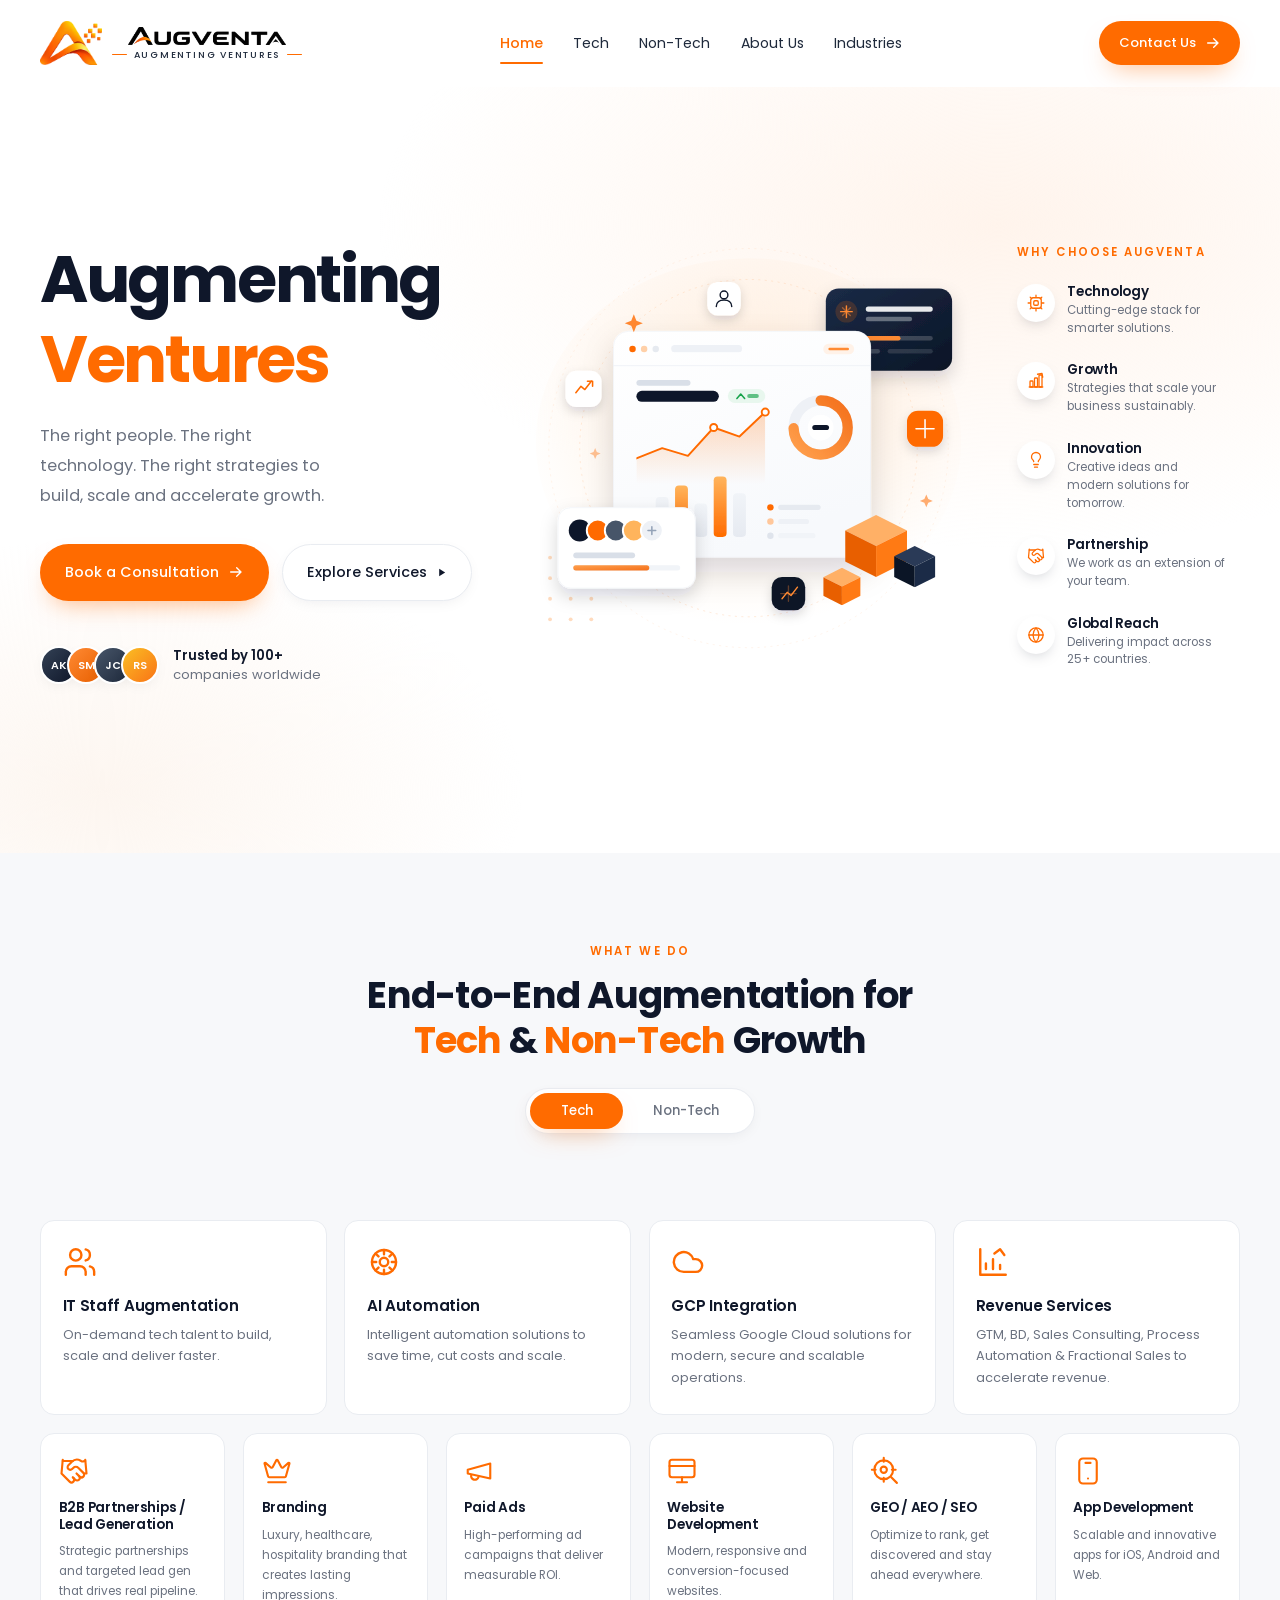
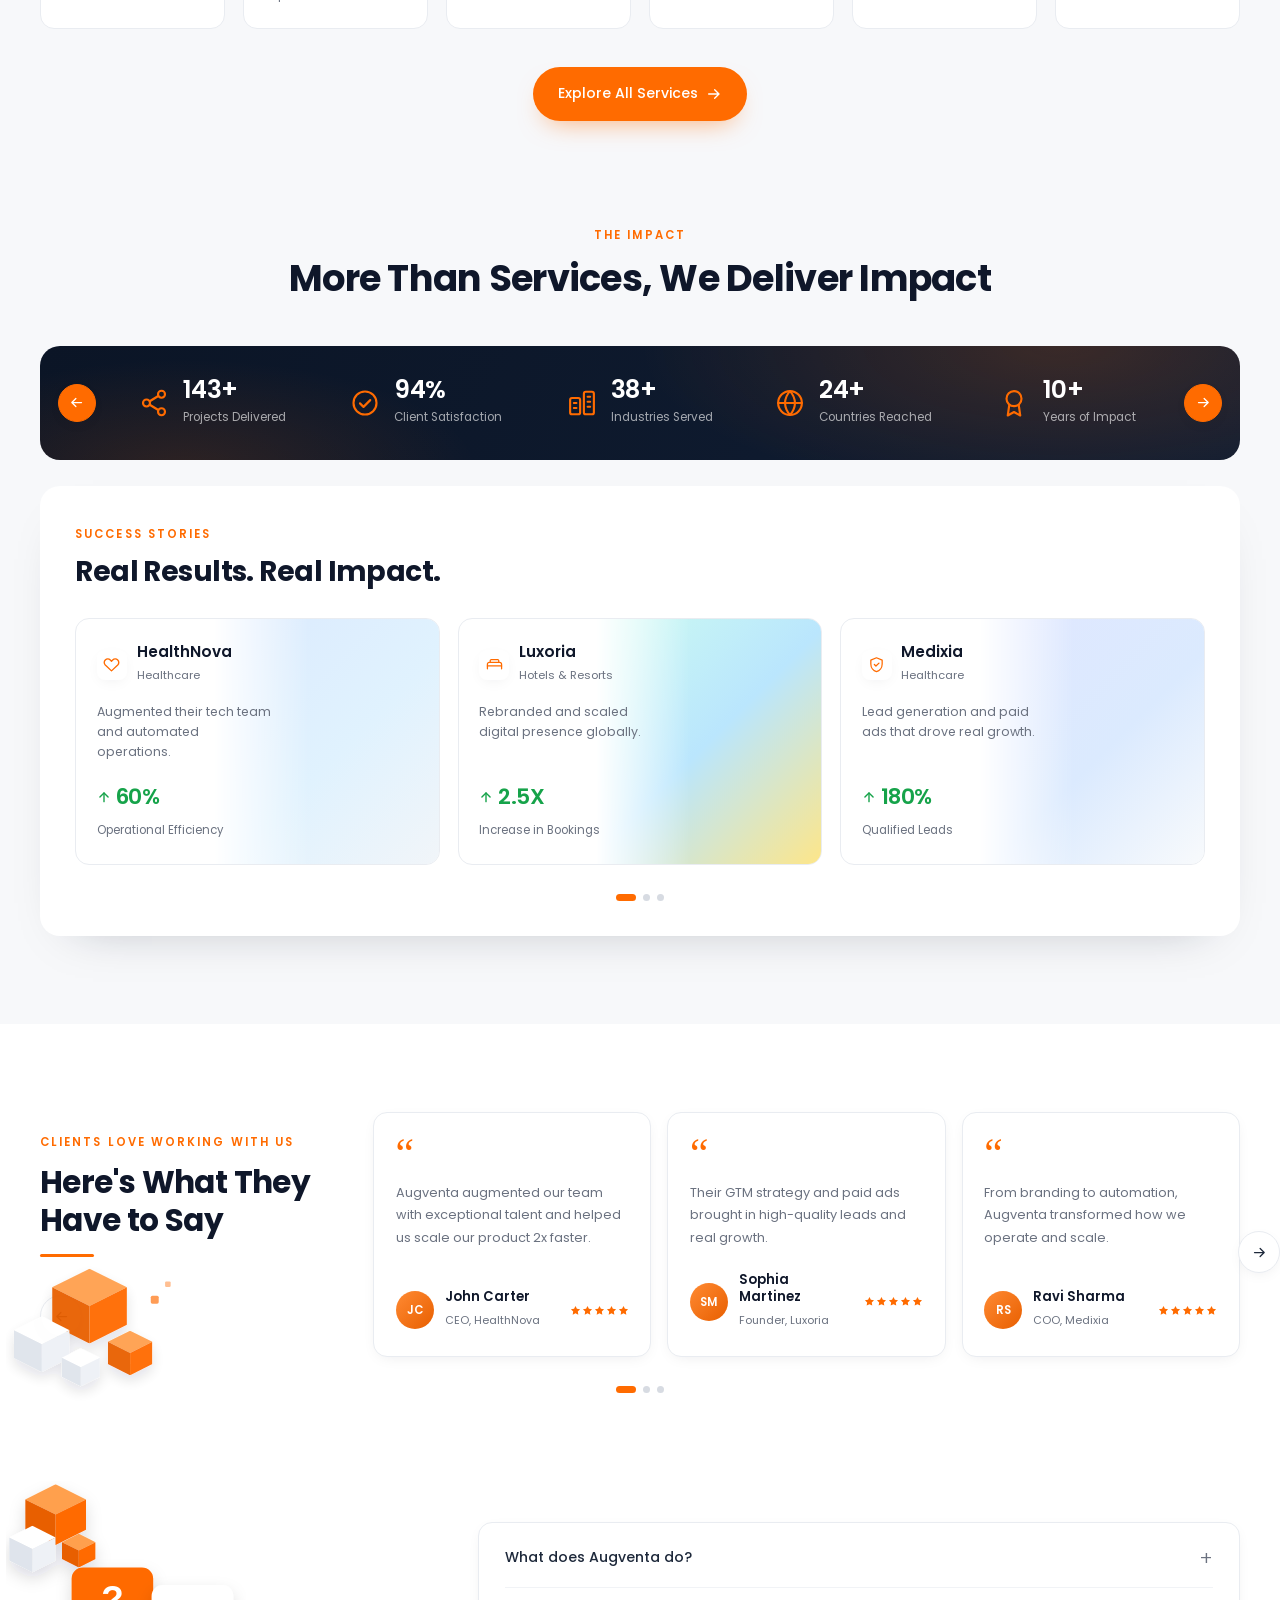
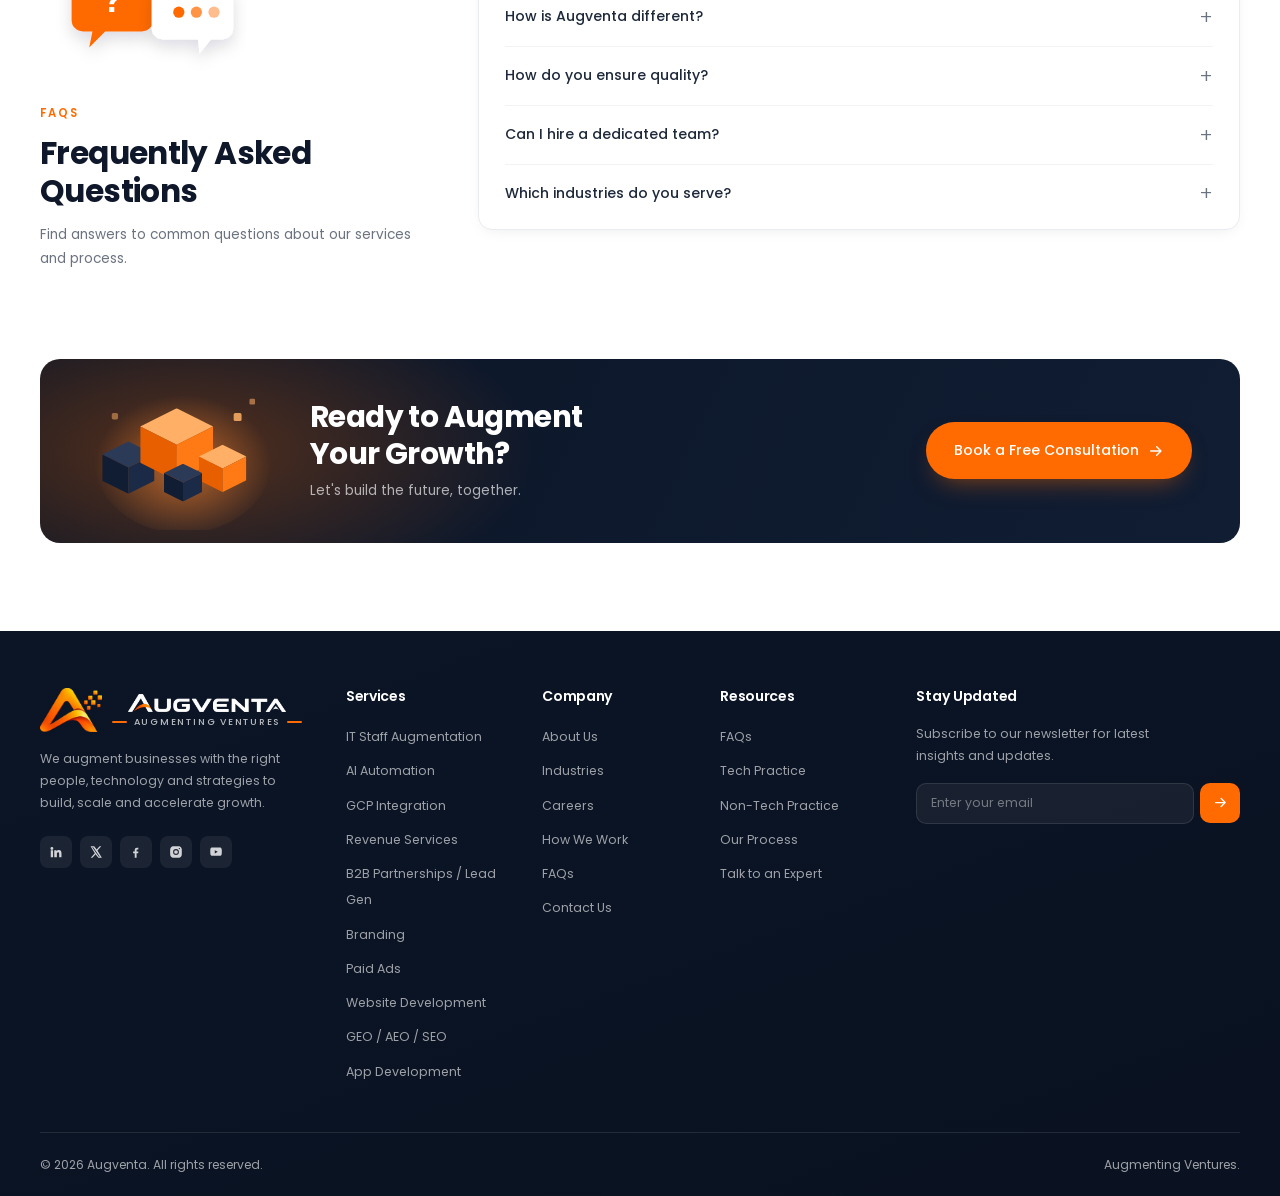
==== commit 8b83e8f2: "Set the logo tagline as text so it is actually readable "Augmenting Ventures" was part of the logo a" ====
--- a/index.html
+++ b/index.html
@@ -33,13 +33,13 @@
 <meta name="twitter:description" content="The right people. The right technology. The right strategies to build, scale and accelerate growth.">
 <meta name="twitter:image" content="https://augventa.com/assets/og-image.jpg">
 
-<link rel="icon" href="assets/favicon.svg?v=20260901b" type="image/svg+xml">
-<link rel="apple-touch-icon" href="assets/favicon.svg?v=20260901b">
+<link rel="icon" href="assets/favicon.svg?v=20260901c" type="image/svg+xml">
+<link rel="apple-touch-icon" href="assets/favicon.svg?v=20260901c">
 
 <link rel="preconnect" href="https://fonts.googleapis.com">
 <link rel="preconnect" href="https://fonts.gstatic.com" crossorigin>
 <link href="https://fonts.googleapis.com/css2?family=Poppins:wght@300;400;500;600;700&display=swap" rel="stylesheet">
-<link rel="stylesheet" href="assets/style.css?v=20260901b">
+<link rel="stylesheet" href="assets/style.css?v=20260901c">
 
 <!-- Structured data: tells Google this is a real business, with real
      contact details, so it can build a knowledge panel for your name. -->
@@ -55,7 +55,7 @@
       "slogan": "Augmenting Ventures",
       "description": "Augventa augments ventures with engineering talent, AI automation and cloud integration on the technology side, and partnerships, branding, paid media, web and app development on the growth side.",
       "url": "https://augventa.com/",
-      "logo": "https://augventa.com/assets/logo-full.png",
+      "logo": "https://augventa.com/assets/logo-mark.png",
       "image": "https://augventa.com/assets/og-image.jpg",
       "email": "sidrah@augventa.com",
       "telephone": "+923324322045",
@@ -256,7 +256,13 @@
 <!-- ================= HEADER ================= -->
 <header class="header" id="siteHeader">
   <div class="wrap nav">
-    <a href="index.html" class="logo" aria-label="Augventa — Augmenting Ventures"><img src="assets/logo-full.png?v=20260901b" alt="Augventa" class="logo-mark" width="620" height="408"></a>
+    <a href="index.html" class="logo" aria-label="Augventa — Augmenting Ventures">
+      <img src="assets/logo-mark.png?v=20260901c" alt="" class="logo-mark" width="340" height="241">
+      <span class="logo-lockup">
+        <img src="assets/logo-word.png?v=20260901c" alt="Augventa" class="logo-word" width="560" height="64">
+        <span class="logo-tag">Augmenting Ventures</span>
+      </span>
+    </a>
 
     <ul class="nav-links" id="navLinks">
       <li><a href="index.html" class="on">Home</a></li>
@@ -298,7 +304,7 @@
     </div>
 
     <div class="hero-art">
-      <img src="assets/hero.svg?v=20260901b" alt="Illustration of an analytics dashboard with a growth chart, an automation panel and a team card" width="700" height="640">
+      <img src="assets/hero.svg?v=20260901c" alt="Illustration of an analytics dashboard with a growth chart, an automation panel and a team card" width="700" height="640">
     </div>
 
     <!-- Why choose Augventa — sits alongside the illustration -->
@@ -510,7 +516,7 @@
         <h2>Here's What They Have to Say</h2>
         <div class="rule"></div>
         <button class="arw" type="button" data-tst="prev" aria-label="Previous testimonial"><svg viewBox="0 0 24 24"><use href="#i-arrow-left"/></svg></button>
-        <img src="assets/cubes.svg?v=20260901b" alt="" class="tst-cubes">
+        <img src="assets/cubes.svg?v=20260901c" alt="" class="tst-cubes">
       </div>
 
       <div class="tst-cards reveal" id="tstCards">
@@ -566,7 +572,7 @@
 <section class="sec" id="faqs" style="padding-top:0">
   <div class="wrap faq-grid">
     <div class="faq-left reveal">
-      <img src="assets/faq-art.svg?v=20260901b" alt="" class="faq-art">
+      <img src="assets/faq-art.svg?v=20260901c" alt="" class="faq-art">
       <span class="eyebrow">FAQs</span>
       <h2>Frequently Asked Questions</h2>
       <p>Find answers to common questions about our services and process.</p>
@@ -622,7 +628,7 @@
 <section class="sec" style="padding-top:0">
   <div class="wrap">
     <div class="cta-band reveal">
-      <img src="assets/cta-art.svg?v=20260901b" alt="" class="cta-art">
+      <img src="assets/cta-art.svg?v=20260901c" alt="" class="cta-art">
       <div class="cta-copy">
         <h2>Ready to Augment<br>Your Growth?</h2>
         <p>Let's build the future, together.</p>
@@ -637,7 +643,13 @@
   <div class="wrap">
     <div class="foot-grid">
       <div>
-        <a href="index.html" class="logo" aria-label="Augventa — Augmenting Ventures"><img src="assets/logo-full-light.png?v=20260901b" alt="Augventa" class="logo-mark" width="620" height="408"></a>
+        <a href="index.html" class="logo" aria-label="Augventa — Augmenting Ventures">
+      <img src="assets/logo-mark.png?v=20260901c" alt="" class="logo-mark" width="340" height="241">
+      <span class="logo-lockup">
+        <img src="assets/logo-word-light.png?v=20260901c" alt="Augventa" class="logo-word" width="560" height="64">
+        <span class="logo-tag">Augmenting Ventures</span>
+      </span>
+    </a>
         <p>We augment businesses with the right people, technology and strategies to build, scale and accelerate growth.</p>
         <div class="socials">
           <a href="#" aria-label="LinkedIn"><svg viewBox="0 0 24 24"><use href="#i-linkedin"/></svg></a>
@@ -706,6 +718,6 @@
   </div>
 </footer>
 
-<script src="assets/script.js?v=20260901b"></script>
+<script src="assets/script.js?v=20260901c"></script>
 </body>
 </html>
--- a/assets/style.css
+++ b/assets/style.css
@@ -54,7 +54,7 @@
    2. RESET / BASE
    ------------------------------------------------------------ */
 *, *::before, *::after { margin: 0; padding: 0; box-sizing: border-box; }
-html { scroll-behavior: smooth; scroll-padding-top: 112px; }
+html { scroll-behavior: smooth; scroll-padding-top: 98px; }
 body {
   font-family: var(--font);
   font-size: 15px;
@@ -170,12 +170,25 @@
 }
 .header.stuck { border-color: var(--line); box-shadow: 0 6px 22px -18px rgba(15,23,42,.5); }
 
-/* Tall enough to give the stacked lockup room to be legible. */
-.nav { display: flex; align-items: center; justify-content: space-between; height: 100px; gap: 1.5rem; }
-
-.logo { display: flex; align-items: center; gap: .5rem; font-weight: 700; font-size: 1.32rem; color: var(--ink); letter-spacing: -.02em; }
-/* The full lockup is landscape (620x408), so drive it off height. */
-.logo-mark { height: 62px; width: auto; flex-shrink: 0; }
+.nav { display: flex; align-items: center; justify-content: space-between; height: 86px; gap: 1.5rem; }
+
+/* Horizontal lockup: mark, then wordmark with the tagline under it.
+   The tagline is live text rather than part of the artwork — baked into
+   the image it shrank with the logo and became unreadable. */
+.logo { display: flex; align-items: center; gap: .6rem; }
+.logo-mark { height: 44px; width: auto; flex-shrink: 0; }
+.logo-lockup { display: flex; flex-direction: column; align-items: center; gap: 5px; }
+.logo-word { height: 18px; width: auto; display: block; }
+.logo-tag {
+  display: flex; align-items: center; gap: 7px;
+  font-size: .58rem; line-height: 1;
+  letter-spacing: .19em; text-transform: uppercase;
+  font-weight: 500; color: var(--ink-2); white-space: nowrap;
+}
+.logo-tag::before, .logo-tag::after {
+  content: ''; flex-shrink: 0;
+  width: 15px; height: 1.5px; border-radius: 1px; background: var(--brand);
+}
 
 .nav-links { display: flex; align-items: center; gap: 1.9rem; }
 .nav-links > li { position: relative; }
@@ -496,6 +509,7 @@
   padding: 3.6rem 0 0;
 }
 .footer .logo { color: #fff; margin-bottom: 1rem; }
+.footer .logo-tag { color: rgba(255,255,255,.72); }
 .foot-grid { display: grid; grid-template-columns: 1.5fr .9fr .8fr .9fr 1.25fr; gap: 2rem; }
 .footer h4 { color: #fff; font-size: .88rem; font-weight: 600; margin-bottom: 1.1rem; }
 .footer p { font-size: .78rem; line-height: 1.75; max-width: 30ch; }
@@ -790,15 +804,18 @@
 }
 
 @media (max-width: 980px) {
-  .nav { height: 88px; }
-  .logo-mark { height: 52px; }
+  .nav { height: 78px; }
+  .logo-mark { height: 38px; }
+  .logo-word { height: 15px; }
+  .logo-tag { font-size: .52rem; letter-spacing: .16em; gap: 5px; }
+  .logo-tag::before, .logo-tag::after { width: 11px; }
   .burger { display: block; }
   .nav-links {
-    position: absolute; top: 88px; left: 0; right: 0;
+    position: absolute; top: 78px; left: 0; right: 0;
     background: #fff; border-bottom: 1px solid var(--line);
     flex-direction: column; align-items: stretch; gap: 0;
     padding: .5rem 1.25rem 1.4rem;
-    max-height: calc(100vh - 88px); overflow-y: auto;
+    max-height: calc(100vh - 78px); overflow-y: auto;
     box-shadow: var(--sh);
     display: none;
   }
